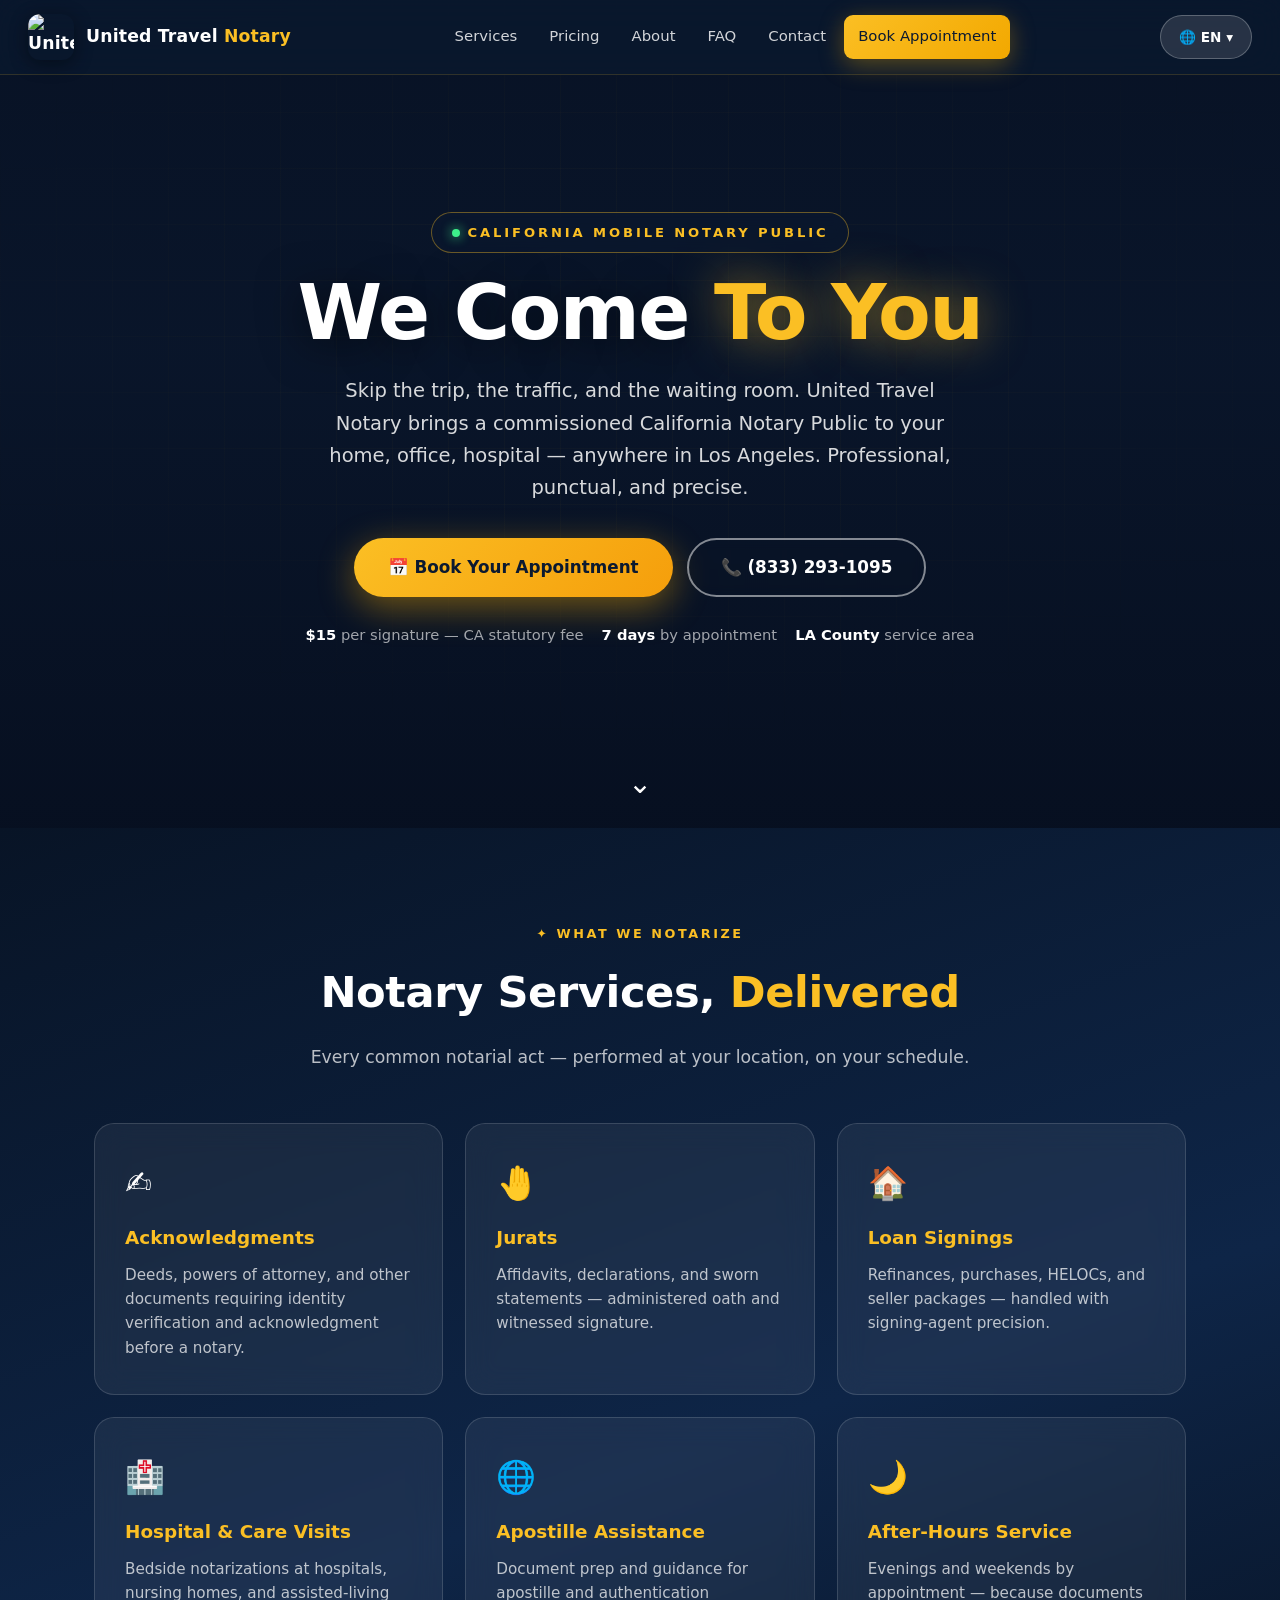
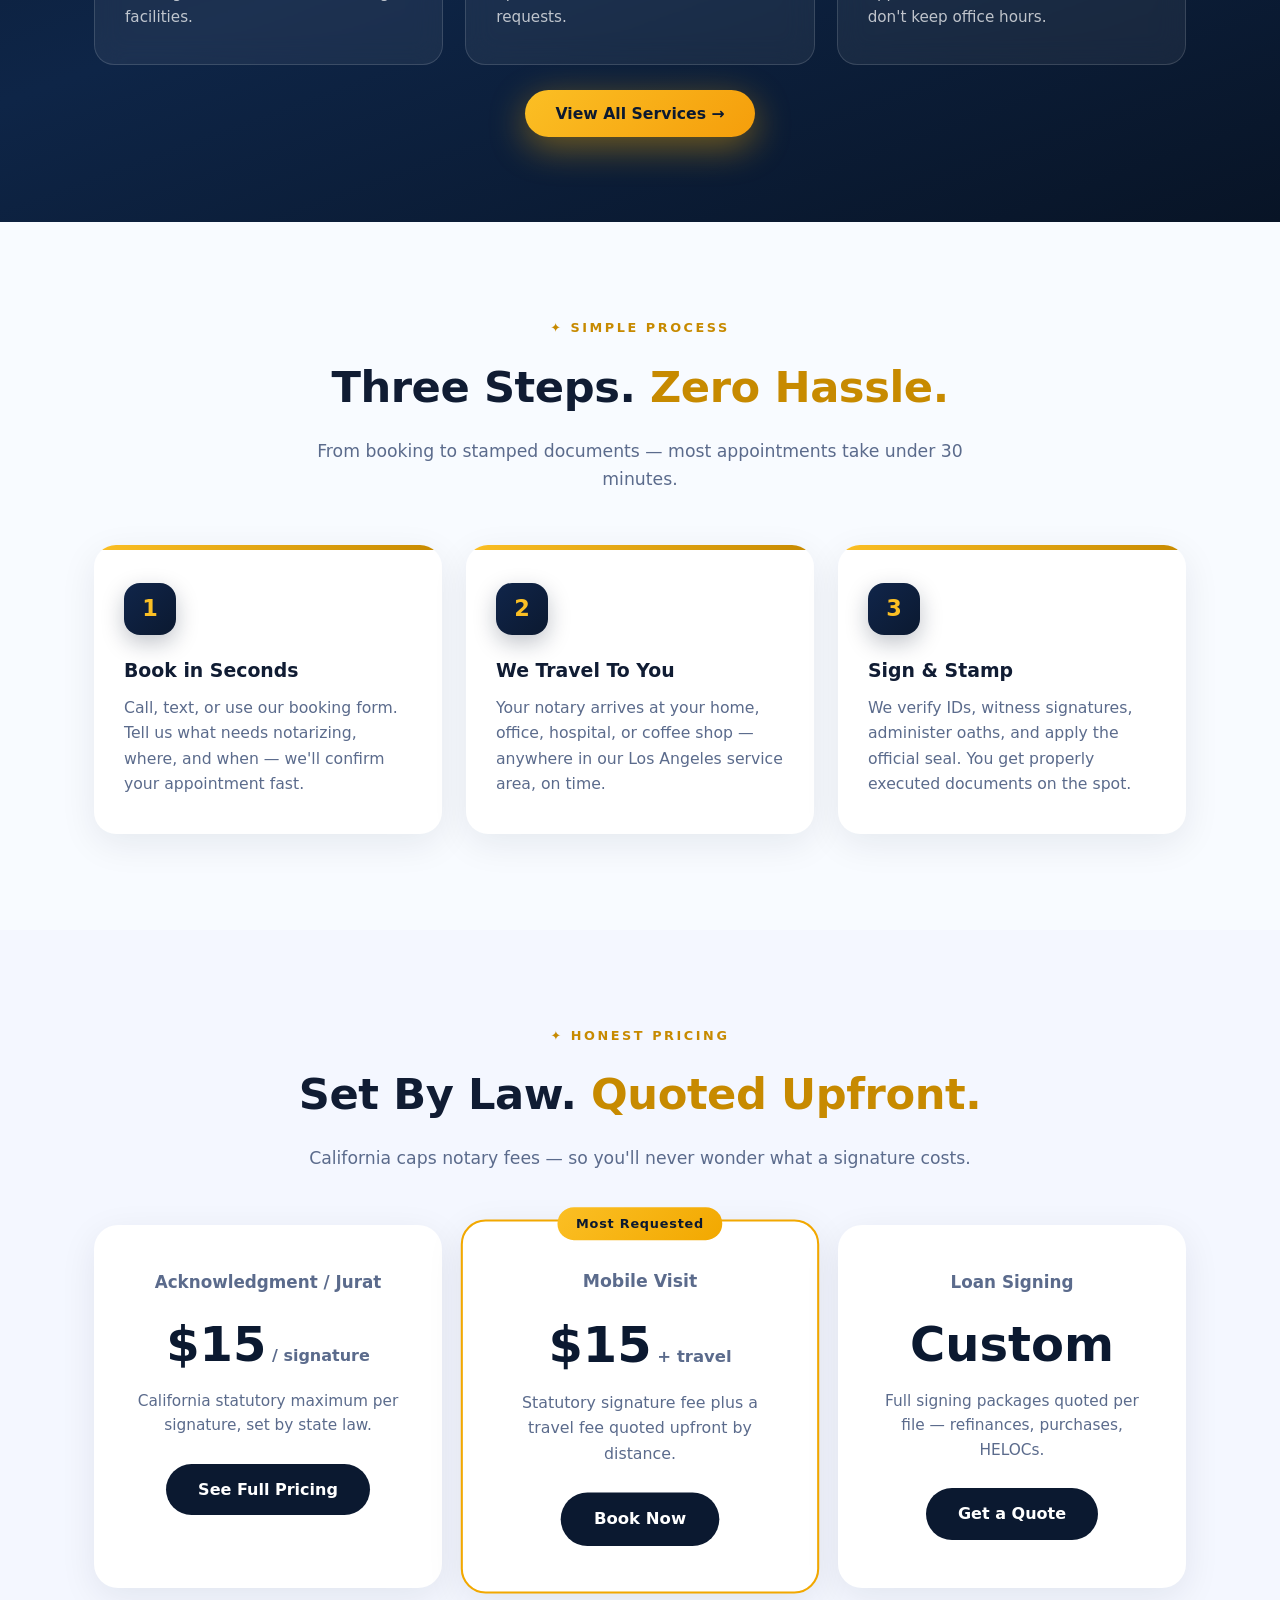
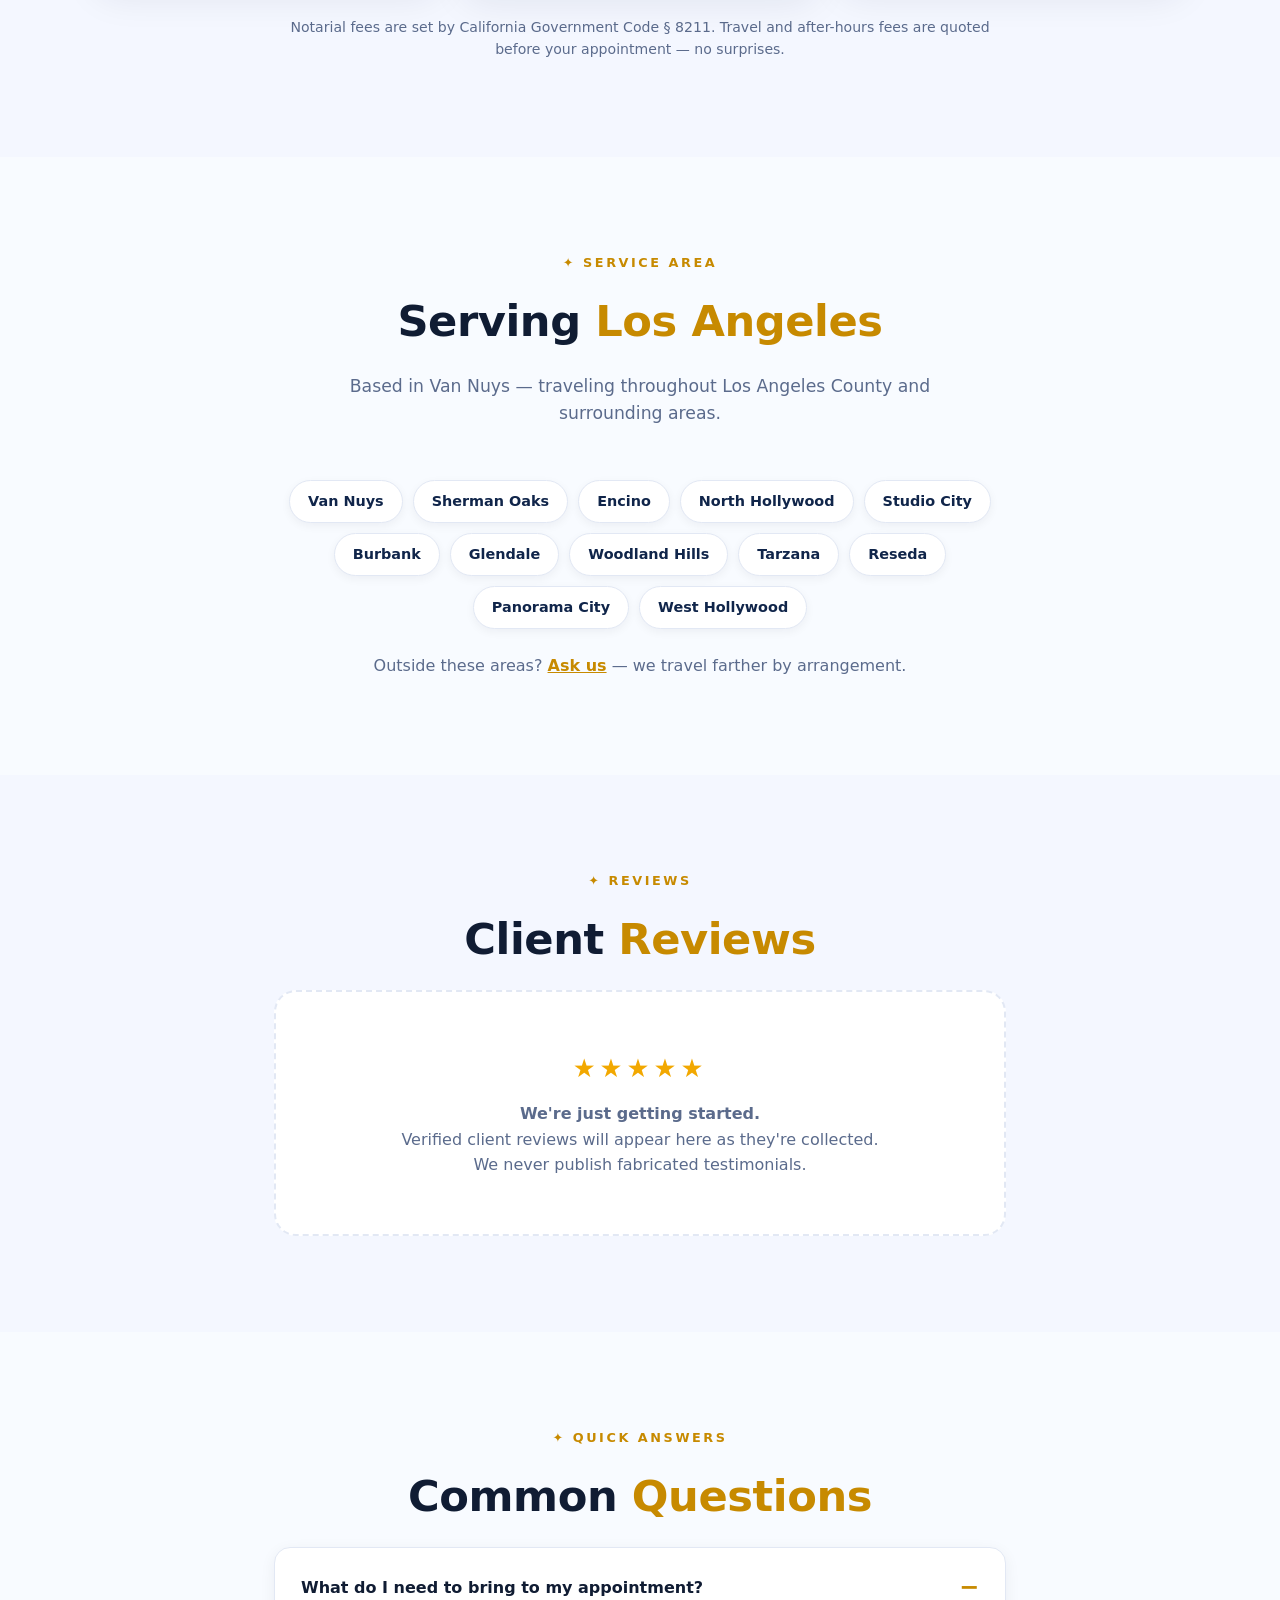
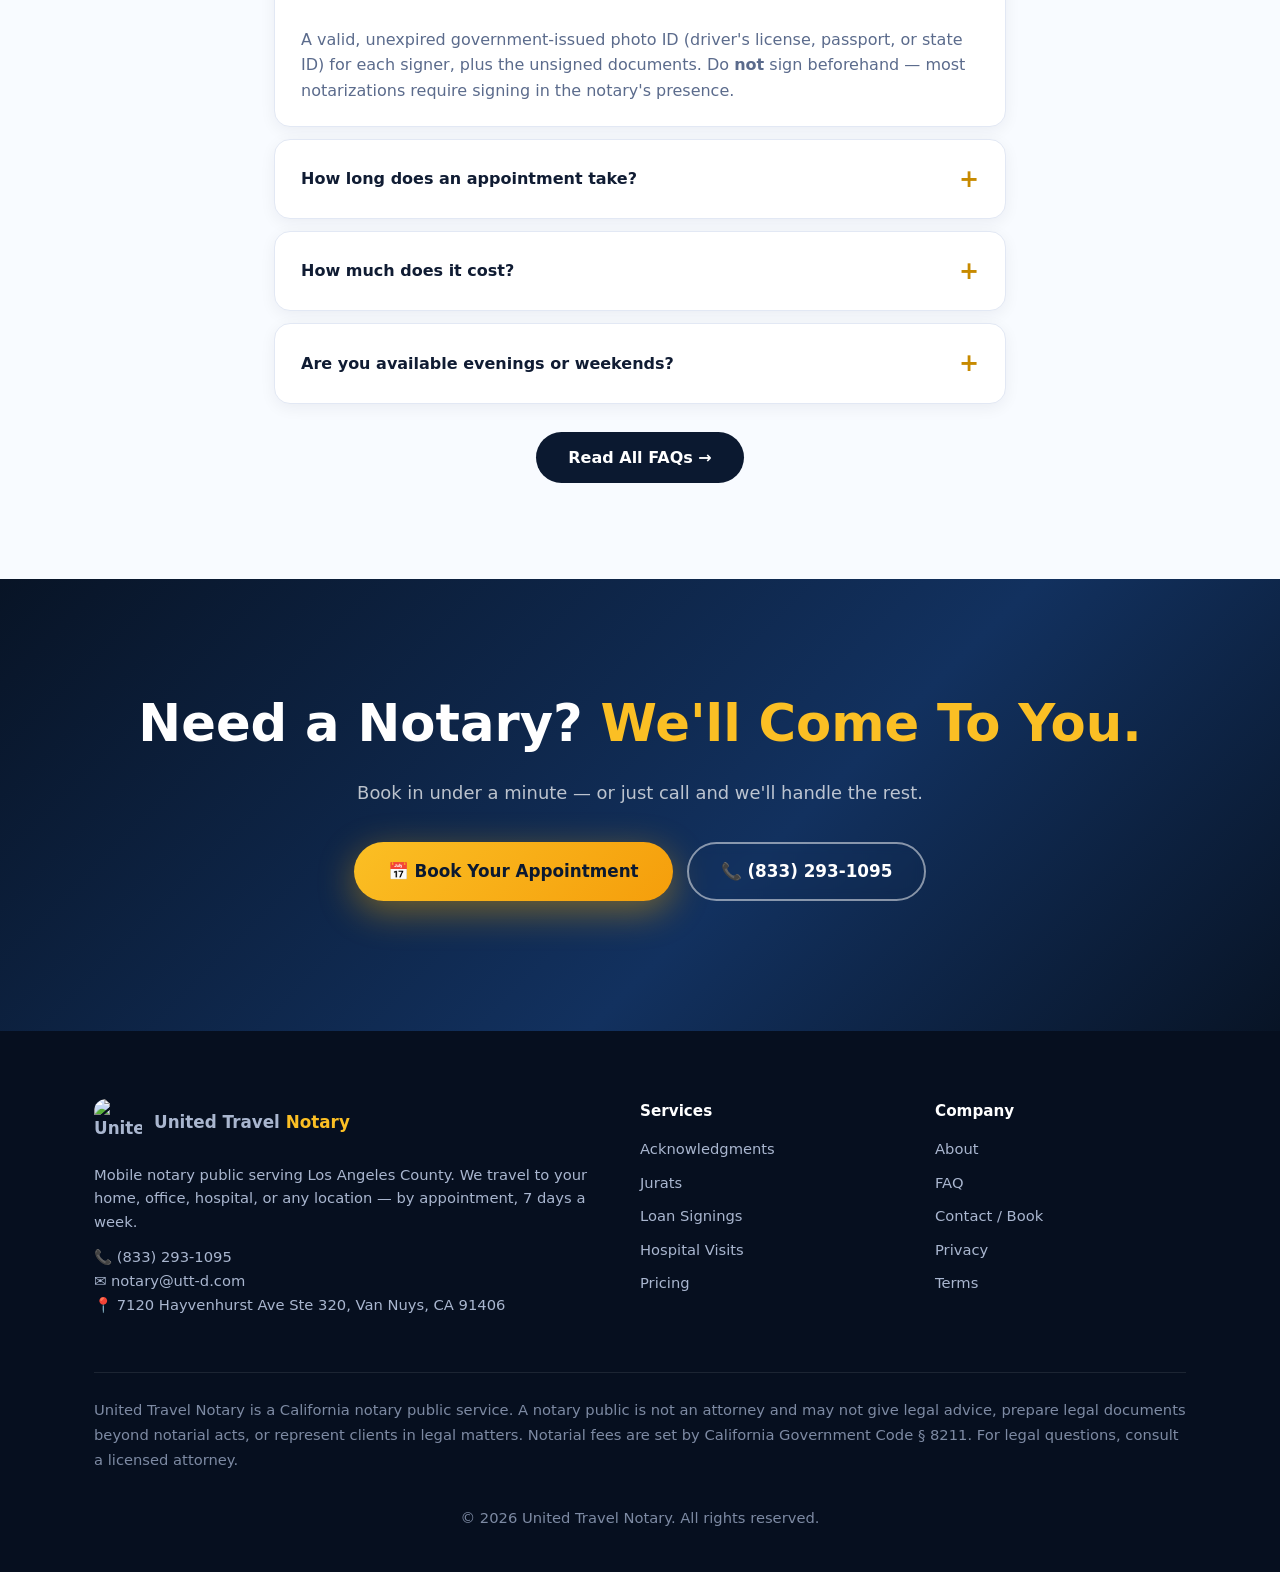
==== index.html @ 8c473d1f "Bulk site update (batch 1)" ====
<!DOCTYPE html>
<html lang="en">
<head>
<meta charset="UTF-8">
<meta name="viewport" content="width=device-width, initial-scale=1, viewport-fit=cover">
<meta name="theme-color" content="#0b1930">
<title>Mobile Notary Public — We Come To You | United Travel Notary</title>
<meta name="description" content="United Travel Notary is a California mobile notary public service. We travel to your home, office, hospital, or anywhere in Los Angeles. Acknowledgments, jurats, loan signings & more. Call (833) 293-1095.">
<meta name="robots" content="index,follow,max-image-preview:large">
<meta name="author" content="United Travel Notary">
<meta property="og:site_name" content="United Travel Notary">
<meta property="og:type" content="website">
<meta property="og:url" content="https://unitedtravelnotary.com/">
<meta property="og:title" content="Mobile Notary Public — We Come To You | United Travel Notary">
<meta property="og:description" content="California mobile notary public. We travel to you — home, office, hospital, anywhere in Los Angeles. Call (833) 293-1095.">
<meta property="og:image" content="https://unitedtravelnotary.com/assets/notary-hero.webp">
<meta name="twitter:card" content="summary_large_image">
<link rel="canonical" href="https://unitedtravelnotary.com/">
<link rel="icon" href="https://unitedtraffictickets.com/assets/logo-defense.webp">
<link rel="preload" as="image" href="/assets/notary-hero.webp" fetchpriority="high">
<link rel="preload" href="/style.css" as="style" onload="this.onload=null;this.rel='stylesheet'">
<noscript><link rel="stylesheet" href="/style.css"></noscript>
<script type="application/ld+json">
{
  "@context": "https://schema.org",
  "@type": "Notary",
  "name": "United Travel Notary",
  "url": "https://unitedtravelnotary.com/",
  "image": "https://unitedtravelnotary.com/assets/notary-hero.webp",
  "telephone": "+18332931095",
  "email": "notary@utt-d.com",
  "founder": { "@type": "Person", "name": "Sarkis Tulumdzhyan", "jobTitle": "Notary Public" },
  "address": {
    "@type": "PostalAddress",
    "streetAddress": "7120 Hayvenhurst Ave Ste 320",
    "addressLocality": "Van Nuys",
    "addressRegion": "CA",
    "postalCode": "91406",
    "addressCountry": "US"
  },
  "areaServed": "Los Angeles County, California",
  "priceRange": "$",
  "description": "Mobile notary public serving Los Angeles. We travel to your home, office, hospital, or any location for acknowledgments, jurats, loan signings, and more."
}
</script>
<style>
.lang-dropdown{position:relative;z-index:60}
.lang-btn{background:rgba(255,255,255,.12);border:1px solid rgba(255,255,255,.25);color:#fff;font-size:.85rem;font-weight:600;padding:12px 18px;min-height:44px;border-radius:999px;cursor:pointer;white-space:nowrap;font-family:inherit}
.lang-btn:hover{background:rgba(255,255,255,.22)}
.lang-menu{display:none;position:absolute;top:calc(100% + 8px);right:0;background:#0b1930;border:1px solid rgba(255,255,255,.15);border-radius:12px;min-width:170px;box-shadow:0 12px 40px rgba(0,0,0,.45);overflow:hidden;z-index:61}
.lang-menu.open{display:block}
.lang-menu a{display:block;color:#f0eaf8;text-decoration:none;padding:10px 18px;font-size:.9rem}
.lang-menu a:hover{background:rgba(255,255,255,.08);color:#fbbf24}
.lang-menu a[aria-current="true"]{color:#fbbf24;font-weight:700}
[dir="rtl"] .lang-menu{left:0;right:auto}
@media(max-width:760px){.lang-btn{padding:7px 12px;font-size:.8rem}.lang-menu{min-width:150px}}

/* Swoosh underline on nav links (bulk pass) */
.cine-links a{position:relative}
.cine-links a::after{content:"";position:absolute;left:0;bottom:-4px;height:2px;width:100%;background:linear-gradient(90deg,#f59e0b,transparent);transform:scaleX(0);transform-origin:left;transition:transform .3s ease}
.cine-links a:hover::after{transform:scaleX(1)}
@media(prefers-reduced-motion:reduce){.cine-links a::after{display:none}}
@media(max-width:900px){.cine-links a::after{display:none}}

@media(max-width:560px){
.cine-title{font-size:clamp(2.2rem,11vw,3rem)!important;line-height:1.08}
.cine-sub{font-size:1.05rem!important}
.cine-actions{flex-direction:column;align-items:stretch}
.cine-actions a{width:100%;text-align:center;box-sizing:border-box}
.cine-titles{padding:32px 20px}
}
</style>
</head>
<body>
<a class="skip" href="#main">Skip to content</a>

<header class="cine-hero">
  <div class="cine-bg" aria-hidden="true"></div>
  <div class="cine-overlay" aria-hidden="true"></div>
  <div class="cine-grid-bg" aria-hidden="true"></div>
  <nav class="cine-nav" aria-label="Main navigation">
    <a href="/" class="cine-brand">
      <img src="https://unitedtraffictickets.com/assets/logo-defense.webp" alt="United Travel Notary shield logo" width="46" height="46">
      <span>United Travel <em>Notary</em></span>
    </a>
    <button class="nav-toggle" aria-label="Open menu" aria-expanded="false"><span></span><span></span><span></span></button>
    <div class="cine-links">
      <a href="/services.html">Services</a>
      <a href="/pricing.html">Pricing</a>
      <a href="/about.html">About</a>
      <a href="/faq.html">FAQ</a>
      <a href="/contact.html">Contact</a>
      <a href="/contact.html" class="cine-cta nav-cta-desktop">Book Appointment</a>
    </div>
    <div class="lang-dropdown">
      <button class="lang-btn" aria-label="Select language" aria-haspopup="true" aria-expanded="false">🌐 EN ▾</button>
      <div class="lang-menu" role="menu">
        <a role="menuitem" href="/" aria-current="true">English</a>
        <a role="menuitem" href="#" data-gt="es">Español</a>
        <a role="menuitem" href="#" data-gt="zh-CN">中文</a>
        <a role="menuitem" href="#" data-gt="vi">Tiếng Việt</a>
        <a role="menuitem" href="#" data-gt="ko">한국어</a>
        <a role="menuitem" href="#" data-gt="tl">Tagalog</a>
        <a role="menuitem" href="#" data-gt="hy">Հայերեն</a>
        <a role="menuitem" href="#" data-gt="fa">فارسی</a>
        <a role="menuitem" href="#" data-gt="ar">العربية</a>
      </div>
    </div>
  </nav>
  <div class="cine-titles">
    <p class="cine-eyebrow"><span class="dot"></span> California Mobile Notary Public</p>
    <h1 class="cine-title">We Come <span class="gold">To You</span></h1>
    <p class="cine-sub">Skip the trip, the traffic, and the waiting room. United Travel Notary brings a commissioned California Notary Public to your home, office, hospital — anywhere in Los Angeles. Professional, punctual, and precise.</p>
    <div class="cine-actions">
      <a href="/contact.html" class="btn-cine-primary">📅 Book Your Appointment</a>
      <a href="tel:+18332931095" class="btn-cine-ghost">📞 (833) 293-1095</a>
    </div>
    <div class="cine-trust">
      <span><strong>$15</strong> per signature — CA statutory fee</span>
      <span><strong>7 days</strong> by appointment</span>
      <span><strong>LA County</strong> service area</span>
    </div>
  </div>
  <a href="#services" class="cine-scroll" aria-label="Scroll down">⌄</a>
</header>

<main id="main">
<!-- SERVICES -->
<section class="section dark" id="services">
  <div class="wrap">
    <p class="eyebrow">✦ What we notarize</p>
    <h2>Notary Services, <span class="gold">Delivered</span></h2>
    <p class="lede">Every common notarial act — performed at your location, on your schedule.</p>
    <div class="svc-grid">
      <div class="svc-card"><span class="svc-icon">✍️</span><h3>Acknowledgments</h3><p>Deeds, powers of attorney, and other documents requiring identity verification and acknowledgment before a notary.</p></div>
      <div class="svc-card"><span class="svc-icon">🤚</span><h3>Jurats</h3><p>Affidavits, declarations, and sworn statements — administered oath and witnessed signature.</p></div>
      <div class="svc-card"><span class="svc-icon">🏠</span><h3>Loan Signings</h3><p>Refinances, purchases, HELOCs, and seller packages — handled with signing-agent precision.</p></div>
      <div class="svc-card"><span class="svc-icon">🏥</span><h3>Hospital &amp; Care Visits</h3><p>Bedside notarizations at hospitals, nursing homes, and assisted-living facilities.</p></div>
      <div class="svc-card"><span class="svc-icon">🌐</span><h3>Apostille Assistance</h3><p>Document prep and guidance for apostille and authentication requests.</p></div>
      <div class="svc-card"><span class="svc-icon">🌙</span><h3>After-Hours Service</h3><p>Evenings and weekends by appointment — because documents don't keep office hours.</p></div>
    </div>
    <p style="text-align:center;margin-top:36px"><a href="/services.html" class="btn-cine-primary" style="font-size:.98rem;padding:14px 30px">View All Services →</a></p>
  </div>
</section>

<!-- HOW IT WORKS -->
<section class="section reveal" id="how">
  <div class="wrap">
    <p class="eyebrow">✦ Simple process</p>
    <h2>Three Steps. <span class="gold" style="color:var(--gold-d)">Zero Hassle.</span></h2>
    <p class="lede">From booking to stamped documents — most appointments take under 30 minutes.</p>
    <div class="steps">
      <div class="step"><div class="step-n">1</div><h3>Book in Seconds</h3><p>Call, text, or use our booking form. Tell us what needs notarizing, where, and when — we'll confirm your appointment fast.</p></div>
      <div class="step"><div class="step-n">2</div><h3>We Travel To You</h3><p>Your notary arrives at your home, office, hospital, or coffee shop — anywhere in our Los Angeles service area, on time.</p></div>
      <div class="step"><div class="step-n">3</div><h3>Sign &amp; Stamp</h3><p>We verify IDs, witness signatures, administer oaths, and apply the official seal. You get properly executed documents on the spot.</p></div>
    </div>
  </div>
</section>

<!-- PRICING TEASER -->
<section class="section alt" id="pricing">
  <div class="wrap">
    <p class="eyebrow">✦ Honest pricing</p>
    <h2>Set By Law. <span class="gold" style="color:var(--gold-d)">Quoted Upfront.</span></h2>
    <p class="lede">California caps notary fees — so you'll never wonder what a signature costs.</p>
    <div class="price-grid">
      <div class="price-card">
        <h3>Acknowledgment / Jurat</h3>
        <p class="price">$15<small> / signature</small></p>
        <p class="desc">California statutory maximum per signature, set by state law.</p>
        <a href="/pricing.html" class="btn-price">See Full Pricing</a>
      </div>
      <div class="price-card hot">
        <div class="hot-tag">Most Requested</div>
        <h3>Mobile Visit</h3>
        <p class="price">$15<small> + travel</small></p>
        <p class="desc">Statutory signature fee plus a travel fee quoted upfront by distance.</p>
        <a href="/contact.html" class="btn-price">Book Now</a>
      </div>
      <div class="price-card">
        <h3>Loan Signing</h3>
        <p class="price">Custom</p>
        <p class="desc">Full signing packages quoted per file — refinances, purchases, HELOCs.</p>
        <a href="/pricing.html" class="btn-price">Get a Quote</a>
      </div>
    </div>
    <p class="fine">Notarial fees are set by California Government Code § 8211. Travel and after-hours fees are quoted before your appointment — no surprises.</p>
  </div>
</section>

<!-- SERVICE AREA -->
<section class="section reveal" id="area">
  <div class="wrap narrow" style="text-align:center">
    <p class="eyebrow">✦ Service area</p>
    <h2>Serving <span class="gold" style="color:var(--gold-d)">Los Angeles</span></h2>
    <p class="lede">Based in Van Nuys — traveling throughout Los Angeles County and surrounding areas.</p>
    <div class="area-chips">
      <span>Van Nuys</span><span>Sherman Oaks</span><span>Encino</span><span>North Hollywood</span><span>Studio City</span><span>Burbank</span><span>Glendale</span><span>Woodland Hills</span><span>Tarzana</span><span>Reseda</span><span>Panorama City</span><span>West Hollywood</span>
    </div>
    <p style="margin-top:24px;color:var(--muted)">Outside these areas? <a href="/contact.html" style="color:var(--gold-d);font-weight:700">Ask us</a> — we travel farther by arrangement.</p>
  </div>
</section>

<!-- REVIEWS (placeholder — no fabricated reviews) -->
<section class="section alt" id="reviews">
  <div class="wrap narrow">
    <p class="eyebrow">✦ Reviews</p>
    <h2>Client <span class="gold" style="color:var(--gold-d)">Reviews</span></h2>
    <div class="reviews-empty">
      <div class="stars">★★★★★</div>
      <p><strong>We're just getting started.</strong><br>Verified client reviews will appear here as they're collected.<br>We never publish fabricated testimonials.</p>
    </div>
  </div>
</section>

<!-- FAQ TEASER -->
<section class="section reveal" id="faq">
  <div class="wrap narrow">
    <p class="eyebrow">✦ Quick answers</p>
    <h2>Common <span class="gold" style="color:var(--gold-d)">Questions</span></h2>
    <div class="faq">
      <details open><summary>What do I need to bring to my appointment?</summary><p>A valid, unexpired government-issued photo ID (driver's license, passport, or state ID) for each signer, plus the unsigned documents. Do <strong>not</strong> sign beforehand — most notarizations require signing in the notary's presence.</p></details>
      <details><summary>How long does an appointment take?</summary><p>Most appointments take 15–30 minutes depending on the number of documents and signers. Loan signings typically run 30–45 minutes.</p></details>
      <details><summary>How much does it cost?</summary><p>California law sets the maximum at $15 per signature for acknowledgments and jurats. A travel fee applies for mobile visits and is always quoted upfront before you book.</p></details>
      <details><summary>Are you available evenings or weekends?</summary><p>Yes — appointments are available 7 days a week, including evenings, by arrangement. After-hours visits may include a surcharge, quoted in advance.</p></details>
    </div>
    <p style="text-align:center;margin-top:28px"><a href="/faq.html" class="btn-price">Read All FAQs →</a></p>
  </div>
</section>

<!-- FINAL CTA -->
<section class="final">
  <div class="wrap">
    <h2>Need a Notary? <span class="gold">We'll Come To You.</span></h2>
    <p>Book in under a minute — or just call and we'll handle the rest.</p>
    <div class="cine-actions">
      <a href="/contact.html" class="btn-cine-primary">📅 Book Your Appointment</a>
      <a href="tel:+18332931095" class="btn-cine-ghost">📞 (833) 293-1095</a>
    </div>
  </div>
</section>
</main>

<footer class="footer">
  <div class="wrap footer-grid">
    <div>
      <a href="/" class="footer-brand">
        <img src="https://unitedtraffictickets.com/assets/logo-defense.webp" alt="United Travel Notary" width="48" height="48">
        <span>United Travel <em>Notary</em></span>
      </a>
      <p>Mobile notary public serving Los Angeles County. We travel to your home, office, hospital, or any location — by appointment, 7 days a week.</p>
      <p>📞 <a href="tel:+18332931095">(833) 293-1095</a><br>✉️ <a href="mailto:notary@utt-d.com">notary@utt-d.com</a><br>📍 7120 Hayvenhurst Ave Ste 320, Van Nuys, CA 91406</p>
    </div>
    <div class="footer-col">
      <strong>Services</strong>
      <a href="/services.html">Acknowledgments</a>
      <a href="/services.html">Jurats</a>
      <a href="/services.html">Loan Signings</a>
      <a href="/services.html">Hospital Visits</a>
      <a href="/pricing.html">Pricing</a>
    </div>
    <div class="footer-col">
      <strong>Company</strong>
      <a href="/about.html">About</a>
      <a href="/faq.html">FAQ</a>
      <a href="/contact.html">Contact / Book</a>
      <a href="/privacy.html">Privacy</a>
      <a href="/terms.html">Terms</a>
    </div>
  </div>
  <div class="wrap">
    <p class="footer-legal">United Travel Notary is a California notary public service. A notary public is not an attorney and may not give legal advice, prepare legal documents beyond notarial acts, or represent clients in legal matters. Notarial fees are set by California Government Code § 8211. For legal questions, consult a licensed attorney.</p>
    <p class="copy">© 2026 United Travel Notary. All rights reserved.</p>
  </div>
</footer>

<script>
// Mobile nav toggle
(function(){var t=document.querySelector('.nav-toggle'),l=document.querySelector('.cine-links');if(!t||!l)return;t.addEventListener('click',function(){var o=l.classList.toggle('open');t.setAttribute('aria-expanded',o)});})();
// Scroll reveal
(function(){var els=document.querySelectorAll('.section');els.forEach(function(e){e.classList.add('reveal')});if(!('IntersectionObserver' in window)){els.forEach(function(e){e.classList.add('visible')});return}var io=new IntersectionObserver(function(es){es.forEach(function(e){if(e.isIntersecting){e.target.classList.add('visible');io.unobserve(e.target)}})},{threshold:.1});els.forEach(function(e){io.observe(e)})})();
</script>
<script>
(function(){var b=document.querySelector('.lang-btn'),m=document.querySelector('.lang-menu');if(!b||!m)return;b.addEventListener('click',function(e){e.stopPropagation();var o=m.classList.toggle('open');b.setAttribute('aria-expanded',o?'true':'false')});document.addEventListener('click',function(){m.classList.remove('open');b.setAttribute('aria-expanded','false')});document.addEventListener('keydown',function(e){if(e.key==='Escape'){m.classList.remove('open');b.setAttribute('aria-expanded','false')}});m.querySelectorAll('a[data-gt]').forEach(function(a){a.addEventListener('click',function(e){e.preventDefault();var tl=a.getAttribute('data-gt');window.location.href='https://translate.google.com/translate?sl=en&tl='+tl+'&u='+encodeURIComponent(window.location.href)})})})();
</script>
</body>
</html>
---- style.css ----
/* United Travel Notary — worldclass futuristic theme */
:root{
  --navy:#0b1930; --navy2:#10254a; --navy3:#0e1f3d;
  --gold:#f2a800; --gold-l:#fbbf24; --gold-d:#c78a00;
  --white:#ffffff; --cloud:#f4f7ff; --ink:#101c33;
  --muted:#5b6b8c; --line:#e2e8f4;
  --max:1140px;
}
*{box-sizing:border-box;margin:0;padding:0}
html{scroll-behavior:smooth}
body{font-family:Inter,system-ui,-apple-system,'Segoe UI',Helvetica,Arial,sans-serif;color:var(--ink);background:#f8fbff;line-height:1.6;overflow-x:hidden}
img{max-width:100%;height:auto}
a{color:inherit}
.wrap{max-width:var(--max);margin:0 auto;padding:0 24px}
.wrap.narrow{max-width:780px}
.gold{color:var(--gold-l)}
.skip{position:fixed;left:16px;top:-90px;z-index:10000;background:#fff;color:var(--navy);font-weight:800;padding:12px 18px;border-radius:10px}
.skip:focus{top:16px}

/* ---------- NAV ---------- */
.cine-nav{position:sticky;top:0;z-index:50;display:flex;align-items:center;justify-content:space-between;gap:16px;padding:14px 28px;background:rgba(11,25,48,.72);backdrop-filter:blur(18px);-webkit-backdrop-filter:blur(18px);border-bottom:1px solid rgba(251,191,36,.16)}
.cine-brand{display:flex;align-items:center;gap:12px;color:#fff;text-decoration:none;font-weight:800;font-size:1.08rem;letter-spacing:.01em}
.cine-brand em{font-style:normal;color:var(--gold-l)}
.cine-brand img{width:46px;height:46px;border-radius:12px;object-fit:cover;box-shadow:0 4px 18px rgba(0,0,0,.4)}
.cine-links{display:flex;gap:4px;align-items:center}
.cine-links a{color:rgba(255,255,255,.82);text-decoration:none;font-size:.93rem;font-weight:500;padding:10px 14px;border-radius:9px}
.cine-links a:hover{color:var(--gold-l);background:rgba(255,255,255,.06)}
.cine-cta{background:linear-gradient(135deg,var(--gold-l),var(--gold));color:#0b1930!important;font-weight:800;padding:11px 22px;border-radius:999px;text-decoration:none;box-shadow:0 6px 24px rgba(242,168,0,.35);white-space:nowrap}
.cine-cta:hover{transform:translateY(-1px)}
.nav-toggle{display:none;background:none;border:1px solid rgba(255,255,255,.25);border-radius:10px;padding:10px 12px;cursor:pointer}
.nav-toggle span{display:block;width:22px;height:2px;background:#fff;margin:5px 0;border-radius:2px}

/* ---------- HERO ---------- */
.cine-hero{position:relative;min-height:92vh;min-height:92svh;display:flex;flex-direction:column;overflow:hidden;background:var(--navy)}
.cine-bg{position:absolute;inset:0;background:url(/assets/notary-hero.webp) center/cover no-repeat;animation:kenburns 26s ease-in-out infinite alternate}
@keyframes kenburns{from{transform:scale(1)}to{transform:scale(1.12)}}
.cine-overlay{position:absolute;inset:0;background:linear-gradient(180deg,rgba(6,14,30,.62) 0%,rgba(6,14,30,.34) 42%,rgba(6,14,30,.86) 100%)}
.cine-grid-bg{position:absolute;inset:0;pointer-events:none;opacity:.5;background-image:linear-gradient(rgba(251,191,36,.05) 1px,transparent 1px),linear-gradient(90deg,rgba(251,191,36,.05) 1px,transparent 1px);background-size:56px 56px;mask-image:radial-gradient(ellipse 80% 70% at 50% 40%,#000 30%,transparent 75%)}
.cine-titles{position:relative;z-index:2;flex:1;display:flex;flex-direction:column;justify-content:center;align-items:center;text-align:center;padding:72px 24px 48px;animation:fadeUp 1.1s ease-out}
@keyframes fadeUp{from{opacity:0;transform:translateY(28px)}to{opacity:1;transform:none}}
.cine-eyebrow{display:inline-flex;align-items:center;gap:8px;color:var(--gold-l);font-size:.82rem;font-weight:800;letter-spacing:.22em;text-transform:uppercase;margin-bottom:20px;padding:9px 20px;border:1px solid rgba(251,191,36,.4);border-radius:999px;background:rgba(11,25,48,.5);backdrop-filter:blur(8px)}
.cine-eyebrow .dot{width:8px;height:8px;border-radius:50%;background:#3df08a;box-shadow:0 0 12px #3df08a;animation:blink 2s infinite}
@keyframes blink{50%{opacity:.4}}
.cine-title{color:#fff;font-size:clamp(2.6rem,7vw,4.8rem);font-weight:900;line-height:1.04;letter-spacing:-.02em;margin-bottom:22px;text-shadow:0 6px 44px rgba(0,0,0,.6)}
.cine-title .gold{text-shadow:0 0 46px rgba(251,191,36,.55)}
.cine-sub{color:rgba(255,255,255,.84);font-size:clamp(1rem,2.2vw,1.22rem);max-width:660px;margin-bottom:34px;line-height:1.65}
.cine-actions{display:flex;gap:14px;flex-wrap:wrap;justify-content:center;margin-bottom:26px}
.btn-cine-primary{background:linear-gradient(135deg,var(--gold-l),#f59e0b);color:#0b1930;font-weight:800;font-size:1.05rem;padding:16px 34px;border-radius:999px;text-decoration:none;box-shadow:0 10px 36px rgba(242,168,0,.45);transition:transform .2s}
.btn-cine-primary:hover{transform:translateY(-2px)}
.btn-cine-ghost{border:2px solid rgba(255,255,255,.5);color:#fff;font-weight:700;font-size:1.05rem;padding:14px 32px;border-radius:999px;text-decoration:none;backdrop-filter:blur(6px)}
.btn-cine-ghost:hover{background:rgba(255,255,255,.12)}
.cine-trust{color:rgba(255,255,255,.62);font-size:.92rem;display:flex;gap:18px;flex-wrap:wrap;justify-content:center}
.cine-trust strong{color:#fff}
.cine-scroll{position:relative;z-index:2;text-align:center;color:#fff;font-size:1.8rem;text-decoration:none;padding-bottom:22px;animation:bounce 2.2s infinite}
@keyframes bounce{0%,100%{transform:translateY(0)}50%{transform:translateY(8px)}}

/* ---------- SECTIONS ---------- */
.section{padding:96px 0}
.section.alt{background:var(--cloud)}
.section.dark{background:linear-gradient(160deg,#081426 0%,#0e2547 60%,#081426 100%);color:#fff;position:relative;overflow:hidden}
.eyebrow{color:var(--gold-d);font-weight:800;letter-spacing:.2em;text-transform:uppercase;font-size:.8rem;margin-bottom:14px;text-align:center}
.section.dark .eyebrow{color:var(--gold-l)}
.section h2{font-size:clamp(1.9rem,4vw,2.7rem);font-weight:800;margin-bottom:16px;text-align:center;letter-spacing:-.01em}
.section.dark h2{color:#fff}
.section .lede{text-align:center;color:var(--muted);max-width:680px;margin:0 auto 52px;font-size:1.08rem}
.section.dark .lede{color:rgba(255,255,255,.72)}

/* steps */
.steps{display:grid;grid-template-columns:repeat(auto-fit,minmax(250px,1fr));gap:24px}
.step{background:#fff;border-radius:22px;padding:38px 30px;box-shadow:0 10px 36px rgba(11,25,48,.08);position:relative;overflow:hidden;transition:transform .25s,box-shadow .25s}
.step::before{content:"";position:absolute;top:0;left:0;right:0;height:5px;background:linear-gradient(90deg,var(--gold-l),var(--gold-d))}
.step:hover{transform:translateY(-5px);box-shadow:0 18px 54px rgba(242,168,0,.16)}
.step-n{width:52px;height:52px;border-radius:16px;background:linear-gradient(135deg,var(--navy2),var(--navy));color:var(--gold-l);font-weight:900;font-size:1.4rem;display:flex;align-items:center;justify-content:center;margin-bottom:20px;box-shadow:0 8px 22px rgba(11,25,48,.25)}
.step h3{margin-bottom:10px;font-size:1.18rem}
.step p{color:var(--muted);font-size:.98rem}

/* services grid */
.svc-grid{display:grid;grid-template-columns:repeat(auto-fit,minmax(300px,1fr));gap:22px}
.svc-card{background:rgba(255,255,255,.06);border:1px solid rgba(255,255,255,.14);border-radius:20px;padding:34px 30px;backdrop-filter:blur(14px);-webkit-backdrop-filter:blur(14px);transition:transform .25s,border-color .25s;color:#fff}
.svc-card:hover{transform:translateY(-5px);border-color:rgba(251,191,36,.5)}
.svc-icon{font-size:2rem;margin-bottom:14px;display:block}
.svc-card h3{font-size:1.15rem;margin-bottom:10px;color:var(--gold-l)}
.svc-card p{color:rgba(255,255,255,.72);font-size:.95rem}

/* pricing */
.price-grid{display:grid;grid-template-columns:repeat(auto-fit,minmax(280px,1fr));gap:24px;margin-bottom:28px}
.price-card{background:#fff;border-radius:24px;padding:44px 36px;text-align:center;box-shadow:0 10px 36px rgba(11,25,48,.08);position:relative}
.price-card.hot{border:2px solid var(--gold);transform:scale(1.03)}
.hot-tag{position:absolute;top:-14px;left:50%;transform:translateX(-50%);background:linear-gradient(135deg,var(--gold-l),var(--gold));color:#0b1930;font-weight:800;font-size:.78rem;letter-spacing:.06em;padding:6px 18px;border-radius:999px;white-space:nowrap}
.price-card h3{font-size:1.05rem;color:var(--muted);margin-bottom:10px;font-weight:700}
.price{font-size:3rem;font-weight:900;color:var(--navy);margin-bottom:6px}
.price small{font-size:1rem;font-weight:600;color:var(--muted)}
.price-card p.desc{color:var(--muted);margin-bottom:26px;font-size:.96rem}
.btn-price{display:inline-block;background:var(--navy);color:#fff;font-weight:700;padding:13px 32px;border-radius:999px;text-decoration:none}
.btn-price:hover{background:var(--navy2)}
.fine{text-align:center;color:var(--muted);font-size:.88rem;max-width:720px;margin:0 auto}
.fee-table{width:100%;border-collapse:collapse;background:#fff;border-radius:18px;overflow:hidden;box-shadow:0 10px 36px rgba(11,25,48,.08);margin-bottom:28px}
.fee-table th{background:var(--navy);color:#fff;text-align:left;padding:16px 22px;font-size:.9rem;letter-spacing:.04em}
.fee-table td{padding:16px 22px;border-top:1px solid var(--line);font-size:.96rem}
.fee-table tr td:first-child{font-weight:700}
.fee-table .amt{color:var(--gold-d);font-weight:800;white-space:nowrap}

/* area chips */
.area-chips{display:flex;flex-wrap:wrap;gap:10px;justify-content:center;margin-top:8px}
.area-chips span{background:#fff;border:1px solid var(--line);padding:9px 18px;border-radius:999px;font-size:.9rem;font-weight:600;color:var(--navy2);box-shadow:0 3px 10px rgba(11,25,48,.05)}

/* faq */
.faq details{background:#fff;border-radius:16px;margin-bottom:12px;box-shadow:0 4px 16px rgba(11,25,48,.06);border:1px solid var(--line)}
.faq summary{padding:20px 26px;font-weight:700;cursor:pointer;list-style:none;display:flex;justify-content:space-between;align-items:center;gap:12px}
.faq summary::-webkit-details-marker{display:none}
.faq summary::after{content:"+";color:var(--gold-d);font-size:1.5rem;font-weight:800;flex-shrink:0}
.faq details[open] summary::after{content:"−"}
.faq details p{padding:0 26px 22px;color:var(--muted)}

/* reviews placeholder */
.reviews-empty{background:#fff;border:2px dashed var(--line);border-radius:22px;padding:56px 32px;text-align:center;color:var(--muted)}
.reviews-empty .stars{font-size:1.6rem;color:var(--gold);letter-spacing:4px;margin-bottom:12px}

/* final cta */
.final{background:linear-gradient(135deg,#081426,#12315f 60%,#081426);color:#fff;text-align:center;padding:104px 0;position:relative;overflow:hidden}
.final h2{font-size:clamp(2rem,5vw,3.2rem);font-weight:900;margin-bottom:14px}
.final p{color:rgba(255,255,255,.72);font-size:1.12rem;margin-bottom:34px}

/* footer */
.footer{background:#060f1f;color:#a9b6cf;padding:68px 0 30px}
.footer-grid{display:grid;grid-template-columns:2fr 1fr 1fr;gap:44px;margin-bottom:44px}
.footer-brand{display:flex;align-items:center;gap:12px;color:#fff;font-weight:800;font-size:1.05rem;margin-bottom:16px;text-decoration:none}
.footer-brand img{width:48px;height:48px;border-radius:12px}
.footer-brand em{font-style:normal;color:var(--gold-l)}
.footer p{font-size:.92rem;margin-bottom:12px}
.footer a{color:#a9b6cf;text-decoration:none}
.footer a:hover{color:var(--gold-l)}
.footer strong{display:block;color:#fff;margin-bottom:14px;font-size:.95rem}
.footer-col a{display:block;margin-bottom:10px;font-size:.92rem}
.footer-legal{border-top:1px solid rgba(255,255,255,.09);padding-top:24px;font-size:.82rem;color:#7d8aa3;line-height:1.7}
.footer-legal a{color:#a9b6cf;text-decoration:underline}
.copy{text-align:center;padding-top:22px;font-size:.85rem;color:#7d8aa3}

/* forms */
.book-form{background:#fff;border-radius:24px;padding:44px 40px;box-shadow:0 14px 48px rgba(11,25,48,.1);max-width:720px;margin:0 auto}
.form-row{display:grid;grid-template-columns:1fr 1fr;gap:18px}
.form-group{margin-bottom:18px}
.form-group label{display:block;font-weight:700;font-size:.88rem;margin-bottom:7px;color:var(--navy)}
.form-group input,.form-group select,.form-group textarea{width:100%;padding:13px 16px;border:1.5px solid var(--line);border-radius:12px;font-size:1rem;font-family:inherit;background:#fbfcff;color:var(--ink)}
.form-group input:focus,.form-group select:focus,.form-group textarea:focus{outline:none;border-color:var(--gold);box-shadow:0 0 0 3px rgba(242,168,0,.18)}
.form-group textarea{min-height:110px;resize:vertical}
.btn-submit{width:100%;background:linear-gradient(135deg,var(--gold-l),var(--gold));color:#0b1930;font-weight:800;font-size:1.08rem;padding:16px;border:none;border-radius:14px;cursor:pointer;box-shadow:0 10px 30px rgba(242,168,0,.35)}
.btn-submit:hover{transform:translateY(-1px)}
.contact-cards{display:grid;grid-template-columns:repeat(auto-fit,minmax(260px,1fr));gap:20px;margin-bottom:48px}
.contact-card{background:var(--navy);color:#fff;border-radius:20px;padding:32px 28px;text-align:center}
.contact-card .ci{font-size:2rem;margin-bottom:10px;display:block}
.contact-card h3{color:var(--gold-l);margin-bottom:8px}
.contact-card a{color:#fff;font-weight:700;text-decoration:none;font-size:1.1rem}
.contact-card p{color:rgba(255,255,255,.65);font-size:.9rem}

/* prose pages */
.prose{background:#fff;border-radius:22px;padding:48px;box-shadow:0 10px 36px rgba(11,25,48,.07)}
.prose h2{font-size:1.5rem;margin:34px 0 12px;text-align:left}
.prose h2:first-child{margin-top:0}
.prose p,.prose li{color:var(--muted);margin-bottom:12px}
.prose ul{padding-left:22px}
.page-hero{background:linear-gradient(150deg,#081426,#12315f);color:#fff;padding:72px 0;text-align:center}
.page-hero h1{font-size:clamp(2rem,5vw,3rem);font-weight:900;margin-bottom:12px}
.page-hero h1 .gold{text-shadow:0 0 34px rgba(251,191,36,.5)}
.page-hero p{color:rgba(255,255,255,.72);max-width:620px;margin:0 auto}

/* reveal */
.reveal{opacity:0;transform:translateY(34px);transition:opacity .7s ease,transform .7s ease}
.reveal.visible{opacity:1;transform:none}
@media(prefers-reduced-motion:reduce){.reveal{opacity:1;transform:none}.cine-bg{animation:none}}

@media(max-width:900px){
  .cine-links{display:none;position:absolute;top:100%;left:0;right:0;background:rgba(8,20,38,.97);flex-direction:column;align-items:stretch;padding:12px 20px 20px;gap:2px}
  .cine-links.open{display:flex}
  .nav-toggle{display:block}
  .cine-nav{padding:12px 18px}
  .nav-cta-desktop{display:none}
  .footer-grid{grid-template-columns:1fr}
  .form-row{grid-template-columns:1fr}
  .section{padding:68px 0}
  .prose{padding:32px 22px}
  .book-form{padding:32px 22px}
}
---- style.css ----
/* United Travel Notary — worldclass futuristic theme */
:root{
  --navy:#0b1930; --navy2:#10254a; --navy3:#0e1f3d;
  --gold:#f2a800; --gold-l:#fbbf24; --gold-d:#c78a00;
  --white:#ffffff; --cloud:#f4f7ff; --ink:#101c33;
  --muted:#5b6b8c; --line:#e2e8f4;
  --max:1140px;
}
*{box-sizing:border-box;margin:0;padding:0}
html{scroll-behavior:smooth}
body{font-family:Inter,system-ui,-apple-system,'Segoe UI',Helvetica,Arial,sans-serif;color:var(--ink);background:#f8fbff;line-height:1.6;overflow-x:hidden}
img{max-width:100%;height:auto}
a{color:inherit}
.wrap{max-width:var(--max);margin:0 auto;padding:0 24px}
.wrap.narrow{max-width:780px}
.gold{color:var(--gold-l)}
.skip{position:fixed;left:16px;top:-90px;z-index:10000;background:#fff;color:var(--navy);font-weight:800;padding:12px 18px;border-radius:10px}
.skip:focus{top:16px}

/* ---------- NAV ---------- */
.cine-nav{position:sticky;top:0;z-index:50;display:flex;align-items:center;justify-content:space-between;gap:16px;padding:14px 28px;background:rgba(11,25,48,.72);backdrop-filter:blur(18px);-webkit-backdrop-filter:blur(18px);border-bottom:1px solid rgba(251,191,36,.16)}
.cine-brand{display:flex;align-items:center;gap:12px;color:#fff;text-decoration:none;font-weight:800;font-size:1.08rem;letter-spacing:.01em}
.cine-brand em{font-style:normal;color:var(--gold-l)}
.cine-brand img{width:46px;height:46px;border-radius:12px;object-fit:cover;box-shadow:0 4px 18px rgba(0,0,0,.4)}
.cine-links{display:flex;gap:4px;align-items:center}
.cine-links a{color:rgba(255,255,255,.82);text-decoration:none;font-size:.93rem;font-weight:500;padding:10px 14px;border-radius:9px}
.cine-links a:hover{color:var(--gold-l);background:rgba(255,255,255,.06)}
.cine-cta{background:linear-gradient(135deg,var(--gold-l),var(--gold));color:#0b1930!important;font-weight:800;padding:11px 22px;border-radius:999px;text-decoration:none;box-shadow:0 6px 24px rgba(242,168,0,.35);white-space:nowrap}
.cine-cta:hover{transform:translateY(-1px)}
.nav-toggle{display:none;background:none;border:1px solid rgba(255,255,255,.25);border-radius:10px;padding:10px 12px;cursor:pointer}
.nav-toggle span{display:block;width:22px;height:2px;background:#fff;margin:5px 0;border-radius:2px}

/* ---------- HERO ---------- */
.cine-hero{position:relative;min-height:92vh;min-height:92svh;display:flex;flex-direction:column;overflow:hidden;background:var(--navy)}
.cine-bg{position:absolute;inset:0;background:url(/assets/notary-hero.webp) center/cover no-repeat;animation:kenburns 26s ease-in-out infinite alternate}
@keyframes kenburns{from{transform:scale(1)}to{transform:scale(1.12)}}
.cine-overlay{position:absolute;inset:0;background:linear-gradient(180deg,rgba(6,14,30,.62) 0%,rgba(6,14,30,.34) 42%,rgba(6,14,30,.86) 100%)}
.cine-grid-bg{position:absolute;inset:0;pointer-events:none;opacity:.5;background-image:linear-gradient(rgba(251,191,36,.05) 1px,transparent 1px),linear-gradient(90deg,rgba(251,191,36,.05) 1px,transparent 1px);background-size:56px 56px;mask-image:radial-gradient(ellipse 80% 70% at 50% 40%,#000 30%,transparent 75%)}
.cine-titles{position:relative;z-index:2;flex:1;display:flex;flex-direction:column;justify-content:center;align-items:center;text-align:center;padding:72px 24px 48px;animation:fadeUp 1.1s ease-out}
@keyframes fadeUp{from{opacity:0;transform:translateY(28px)}to{opacity:1;transform:none}}
.cine-eyebrow{display:inline-flex;align-items:center;gap:8px;color:var(--gold-l);font-size:.82rem;font-weight:800;letter-spacing:.22em;text-transform:uppercase;margin-bottom:20px;padding:9px 20px;border:1px solid rgba(251,191,36,.4);border-radius:999px;background:rgba(11,25,48,.5);backdrop-filter:blur(8px)}
.cine-eyebrow .dot{width:8px;height:8px;border-radius:50%;background:#3df08a;box-shadow:0 0 12px #3df08a;animation:blink 2s infinite}
@keyframes blink{50%{opacity:.4}}
.cine-title{color:#fff;font-size:clamp(2.6rem,7vw,4.8rem);font-weight:900;line-height:1.04;letter-spacing:-.02em;margin-bottom:22px;text-shadow:0 6px 44px rgba(0,0,0,.6)}
.cine-title .gold{text-shadow:0 0 46px rgba(251,191,36,.55)}
.cine-sub{color:rgba(255,255,255,.84);font-size:clamp(1rem,2.2vw,1.22rem);max-width:660px;margin-bottom:34px;line-height:1.65}
.cine-actions{display:flex;gap:14px;flex-wrap:wrap;justify-content:center;margin-bottom:26px}
.btn-cine-primary{background:linear-gradient(135deg,var(--gold-l),#f59e0b);color:#0b1930;font-weight:800;font-size:1.05rem;padding:16px 34px;border-radius:999px;text-decoration:none;box-shadow:0 10px 36px rgba(242,168,0,.45);transition:transform .2s}
.btn-cine-primary:hover{transform:translateY(-2px)}
.btn-cine-ghost{border:2px solid rgba(255,255,255,.5);color:#fff;font-weight:700;font-size:1.05rem;padding:14px 32px;border-radius:999px;text-decoration:none;backdrop-filter:blur(6px)}
.btn-cine-ghost:hover{background:rgba(255,255,255,.12)}
.cine-trust{color:rgba(255,255,255,.62);font-size:.92rem;display:flex;gap:18px;flex-wrap:wrap;justify-content:center}
.cine-trust strong{color:#fff}
.cine-scroll{position:relative;z-index:2;text-align:center;color:#fff;font-size:1.8rem;text-decoration:none;padding-bottom:22px;animation:bounce 2.2s infinite}
@keyframes bounce{0%,100%{transform:translateY(0)}50%{transform:translateY(8px)}}

/* ---------- SECTIONS ---------- */
.section{padding:96px 0}
.section.alt{background:var(--cloud)}
.section.dark{background:linear-gradient(160deg,#081426 0%,#0e2547 60%,#081426 100%);color:#fff;position:relative;overflow:hidden}
.eyebrow{color:var(--gold-d);font-weight:800;letter-spacing:.2em;text-transform:uppercase;font-size:.8rem;margin-bottom:14px;text-align:center}
.section.dark .eyebrow{color:var(--gold-l)}
.section h2{font-size:clamp(1.9rem,4vw,2.7rem);font-weight:800;margin-bottom:16px;text-align:center;letter-spacing:-.01em}
.section.dark h2{color:#fff}
.section .lede{text-align:center;color:var(--muted);max-width:680px;margin:0 auto 52px;font-size:1.08rem}
.section.dark .lede{color:rgba(255,255,255,.72)}

/* steps */
.steps{display:grid;grid-template-columns:repeat(auto-fit,minmax(250px,1fr));gap:24px}
.step{background:#fff;border-radius:22px;padding:38px 30px;box-shadow:0 10px 36px rgba(11,25,48,.08);position:relative;overflow:hidden;transition:transform .25s,box-shadow .25s}
.step::before{content:"";position:absolute;top:0;left:0;right:0;height:5px;background:linear-gradient(90deg,var(--gold-l),var(--gold-d))}
.step:hover{transform:translateY(-5px);box-shadow:0 18px 54px rgba(242,168,0,.16)}
.step-n{width:52px;height:52px;border-radius:16px;background:linear-gradient(135deg,var(--navy2),var(--navy));color:var(--gold-l);font-weight:900;font-size:1.4rem;display:flex;align-items:center;justify-content:center;margin-bottom:20px;box-shadow:0 8px 22px rgba(11,25,48,.25)}
.step h3{margin-bottom:10px;font-size:1.18rem}
.step p{color:var(--muted);font-size:.98rem}

/* services grid */
.svc-grid{display:grid;grid-template-columns:repeat(auto-fit,minmax(300px,1fr));gap:22px}
.svc-card{background:rgba(255,255,255,.06);border:1px solid rgba(255,255,255,.14);border-radius:20px;padding:34px 30px;backdrop-filter:blur(14px);-webkit-backdrop-filter:blur(14px);transition:transform .25s,border-color .25s;color:#fff}
.svc-card:hover{transform:translateY(-5px);border-color:rgba(251,191,36,.5)}
.svc-icon{font-size:2rem;margin-bottom:14px;display:block}
.svc-card h3{font-size:1.15rem;margin-bottom:10px;color:var(--gold-l)}
.svc-card p{color:rgba(255,255,255,.72);font-size:.95rem}

/* pricing */
.price-grid{display:grid;grid-template-columns:repeat(auto-fit,minmax(280px,1fr));gap:24px;margin-bottom:28px}
.price-card{background:#fff;border-radius:24px;padding:44px 36px;text-align:center;box-shadow:0 10px 36px rgba(11,25,48,.08);position:relative}
.price-card.hot{border:2px solid var(--gold);transform:scale(1.03)}
.hot-tag{position:absolute;top:-14px;left:50%;transform:translateX(-50%);background:linear-gradient(135deg,var(--gold-l),var(--gold));color:#0b1930;font-weight:800;font-size:.78rem;letter-spacing:.06em;padding:6px 18px;border-radius:999px;white-space:nowrap}
.price-card h3{font-size:1.05rem;color:var(--muted);margin-bottom:10px;font-weight:700}
.price{font-size:3rem;font-weight:900;color:var(--navy);margin-bottom:6px}
.price small{font-size:1rem;font-weight:600;color:var(--muted)}
.price-card p.desc{color:var(--muted);margin-bottom:26px;font-size:.96rem}
.btn-price{display:inline-block;background:var(--navy);color:#fff;font-weight:700;padding:13px 32px;border-radius:999px;text-decoration:none}
.btn-price:hover{background:var(--navy2)}
.fine{text-align:center;color:var(--muted);font-size:.88rem;max-width:720px;margin:0 auto}
.fee-table{width:100%;border-collapse:collapse;background:#fff;border-radius:18px;overflow:hidden;box-shadow:0 10px 36px rgba(11,25,48,.08);margin-bottom:28px}
.fee-table th{background:var(--navy);color:#fff;text-align:left;padding:16px 22px;font-size:.9rem;letter-spacing:.04em}
.fee-table td{padding:16px 22px;border-top:1px solid var(--line);font-size:.96rem}
.fee-table tr td:first-child{font-weight:700}
.fee-table .amt{color:var(--gold-d);font-weight:800;white-space:nowrap}

/* area chips */
.area-chips{display:flex;flex-wrap:wrap;gap:10px;justify-content:center;margin-top:8px}
.area-chips span{background:#fff;border:1px solid var(--line);padding:9px 18px;border-radius:999px;font-size:.9rem;font-weight:600;color:var(--navy2);box-shadow:0 3px 10px rgba(11,25,48,.05)}

/* faq */
.faq details{background:#fff;border-radius:16px;margin-bottom:12px;box-shadow:0 4px 16px rgba(11,25,48,.06);border:1px solid var(--line)}
.faq summary{padding:20px 26px;font-weight:700;cursor:pointer;list-style:none;display:flex;justify-content:space-between;align-items:center;gap:12px}
.faq summary::-webkit-details-marker{display:none}
.faq summary::after{content:"+";color:var(--gold-d);font-size:1.5rem;font-weight:800;flex-shrink:0}
.faq details[open] summary::after{content:"−"}
.faq details p{padding:0 26px 22px;color:var(--muted)}

/* reviews placeholder */
.reviews-empty{background:#fff;border:2px dashed var(--line);border-radius:22px;padding:56px 32px;text-align:center;color:var(--muted)}
.reviews-empty .stars{font-size:1.6rem;color:var(--gold);letter-spacing:4px;margin-bottom:12px}

/* final cta */
.final{background:linear-gradient(135deg,#081426,#12315f 60%,#081426);color:#fff;text-align:center;padding:104px 0;position:relative;overflow:hidden}
.final h2{font-size:clamp(2rem,5vw,3.2rem);font-weight:900;margin-bottom:14px}
.final p{color:rgba(255,255,255,.72);font-size:1.12rem;margin-bottom:34px}

/* footer */
.footer{background:#060f1f;color:#a9b6cf;padding:68px 0 30px}
.footer-grid{display:grid;grid-template-columns:2fr 1fr 1fr;gap:44px;margin-bottom:44px}
.footer-brand{display:flex;align-items:center;gap:12px;color:#fff;font-weight:800;font-size:1.05rem;margin-bottom:16px;text-decoration:none}
.footer-brand img{width:48px;height:48px;border-radius:12px}
.footer-brand em{font-style:normal;color:var(--gold-l)}
.footer p{font-size:.92rem;margin-bottom:12px}
.footer a{color:#a9b6cf;text-decoration:none}
.footer a:hover{color:var(--gold-l)}
.footer strong{display:block;color:#fff;margin-bottom:14px;font-size:.95rem}
.footer-col a{display:block;margin-bottom:10px;font-size:.92rem}
.footer-legal{border-top:1px solid rgba(255,255,255,.09);padding-top:24px;font-size:.82rem;color:#7d8aa3;line-height:1.7}
.footer-legal a{color:#a9b6cf;text-decoration:underline}
.copy{text-align:center;padding-top:22px;font-size:.85rem;color:#7d8aa3}

/* forms */
.book-form{background:#fff;border-radius:24px;padding:44px 40px;box-shadow:0 14px 48px rgba(11,25,48,.1);max-width:720px;margin:0 auto}
.form-row{display:grid;grid-template-columns:1fr 1fr;gap:18px}
.form-group{margin-bottom:18px}
.form-group label{display:block;font-weight:700;font-size:.88rem;margin-bottom:7px;color:var(--navy)}
.form-group input,.form-group select,.form-group textarea{width:100%;padding:13px 16px;border:1.5px solid var(--line);border-radius:12px;font-size:1rem;font-family:inherit;background:#fbfcff;color:var(--ink)}
.form-group input:focus,.form-group select:focus,.form-group textarea:focus{outline:none;border-color:var(--gold);box-shadow:0 0 0 3px rgba(242,168,0,.18)}
.form-group textarea{min-height:110px;resize:vertical}
.btn-submit{width:100%;background:linear-gradient(135deg,var(--gold-l),var(--gold));color:#0b1930;font-weight:800;font-size:1.08rem;padding:16px;border:none;border-radius:14px;cursor:pointer;box-shadow:0 10px 30px rgba(242,168,0,.35)}
.btn-submit:hover{transform:translateY(-1px)}
.contact-cards{display:grid;grid-template-columns:repeat(auto-fit,minmax(260px,1fr));gap:20px;margin-bottom:48px}
.contact-card{background:var(--navy);color:#fff;border-radius:20px;padding:32px 28px;text-align:center}
.contact-card .ci{font-size:2rem;margin-bottom:10px;display:block}
.contact-card h3{color:var(--gold-l);margin-bottom:8px}
.contact-card a{color:#fff;font-weight:700;text-decoration:none;font-size:1.1rem}
.contact-card p{color:rgba(255,255,255,.65);font-size:.9rem}

/* prose pages */
.prose{background:#fff;border-radius:22px;padding:48px;box-shadow:0 10px 36px rgba(11,25,48,.07)}
.prose h2{font-size:1.5rem;margin:34px 0 12px;text-align:left}
.prose h2:first-child{margin-top:0}
.prose p,.prose li{color:var(--muted);margin-bottom:12px}
.prose ul{padding-left:22px}
.page-hero{background:linear-gradient(150deg,#081426,#12315f);color:#fff;padding:72px 0;text-align:center}
.page-hero h1{font-size:clamp(2rem,5vw,3rem);font-weight:900;margin-bottom:12px}
.page-hero h1 .gold{text-shadow:0 0 34px rgba(251,191,36,.5)}
.page-hero p{color:rgba(255,255,255,.72);max-width:620px;margin:0 auto}

/* reveal */
.reveal{opacity:0;transform:translateY(34px);transition:opacity .7s ease,transform .7s ease}
.reveal.visible{opacity:1;transform:none}
@media(prefers-reduced-motion:reduce){.reveal{opacity:1;transform:none}.cine-bg{animation:none}}

@media(max-width:900px){
  .cine-links{display:none;position:absolute;top:100%;left:0;right:0;background:rgba(8,20,38,.97);flex-direction:column;align-items:stretch;padding:12px 20px 20px;gap:2px}
  .cine-links.open{display:flex}
  .nav-toggle{display:block}
  .cine-nav{padding:12px 18px}
  .nav-cta-desktop{display:none}
  .footer-grid{grid-template-columns:1fr}
  .form-row{grid-template-columns:1fr}
  .section{padding:68px 0}
  .prose{padding:32px 22px}
  .book-form{padding:32px 22px}
}
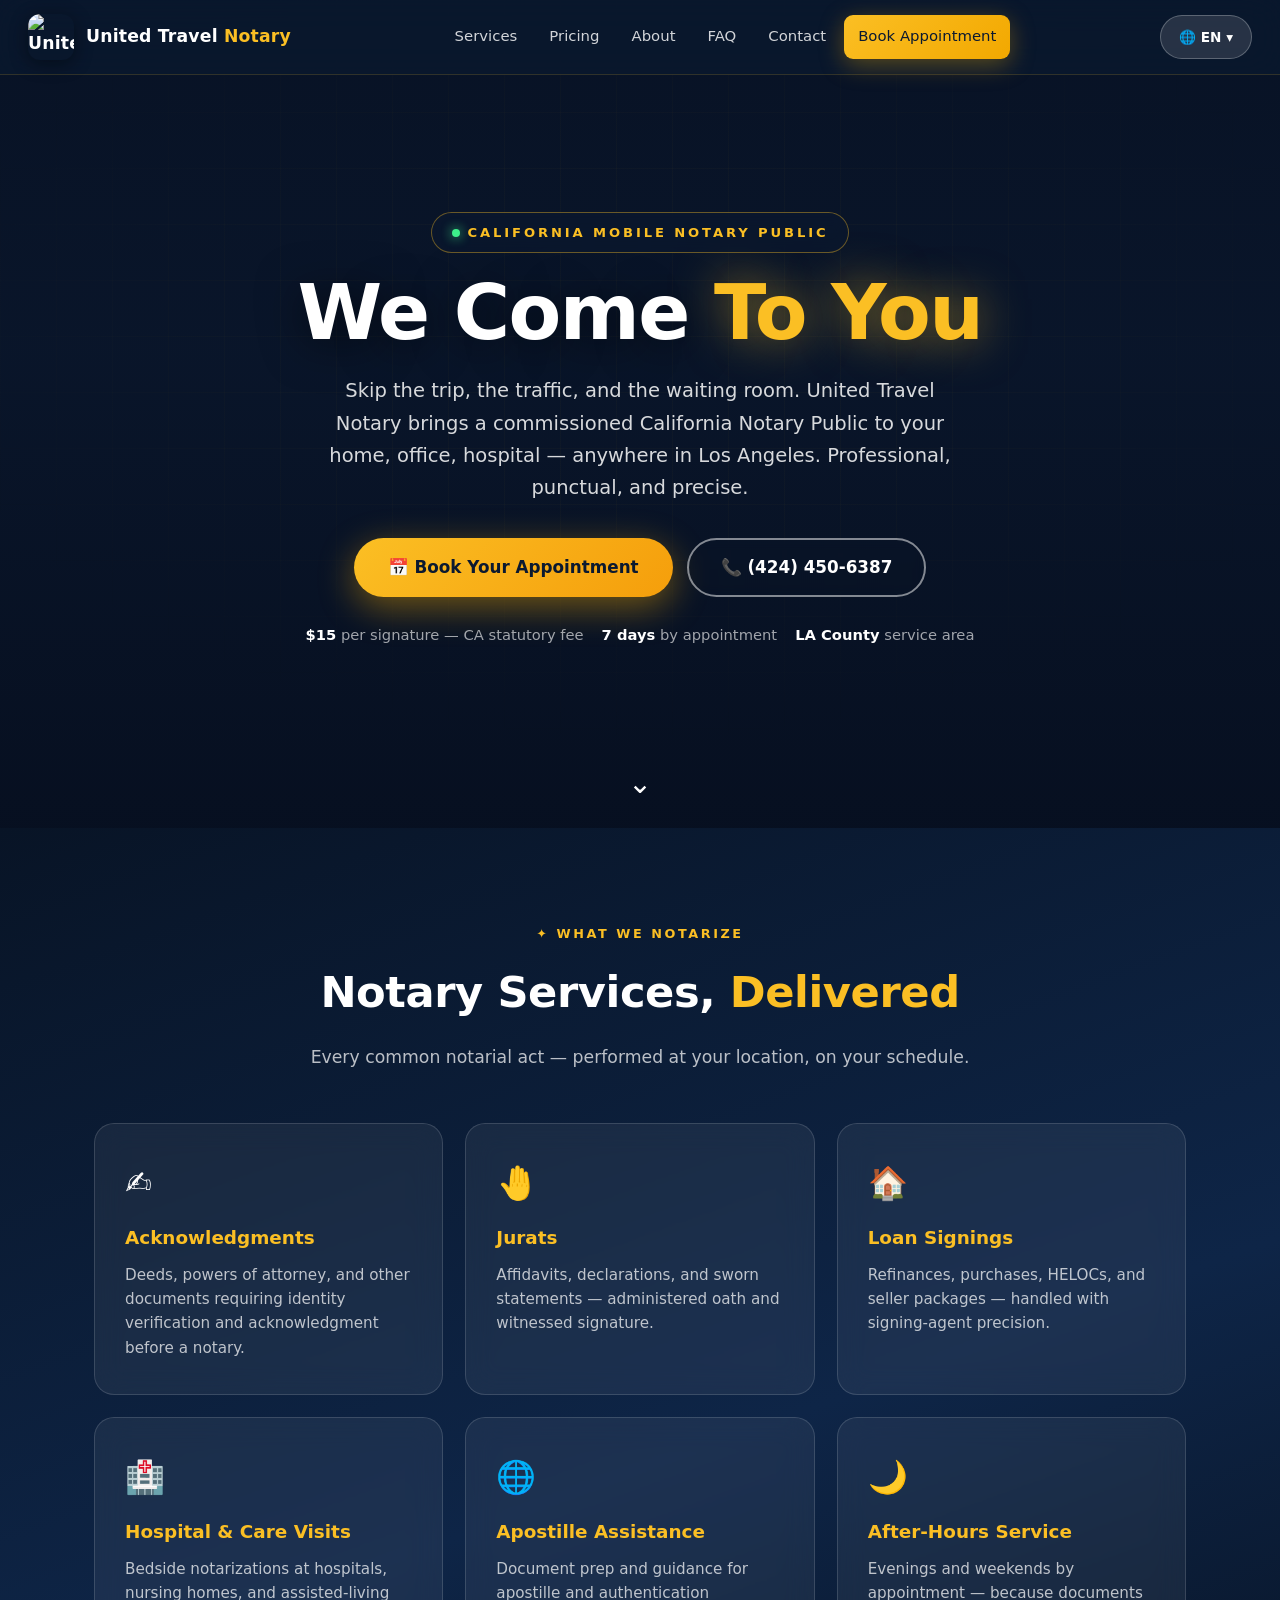
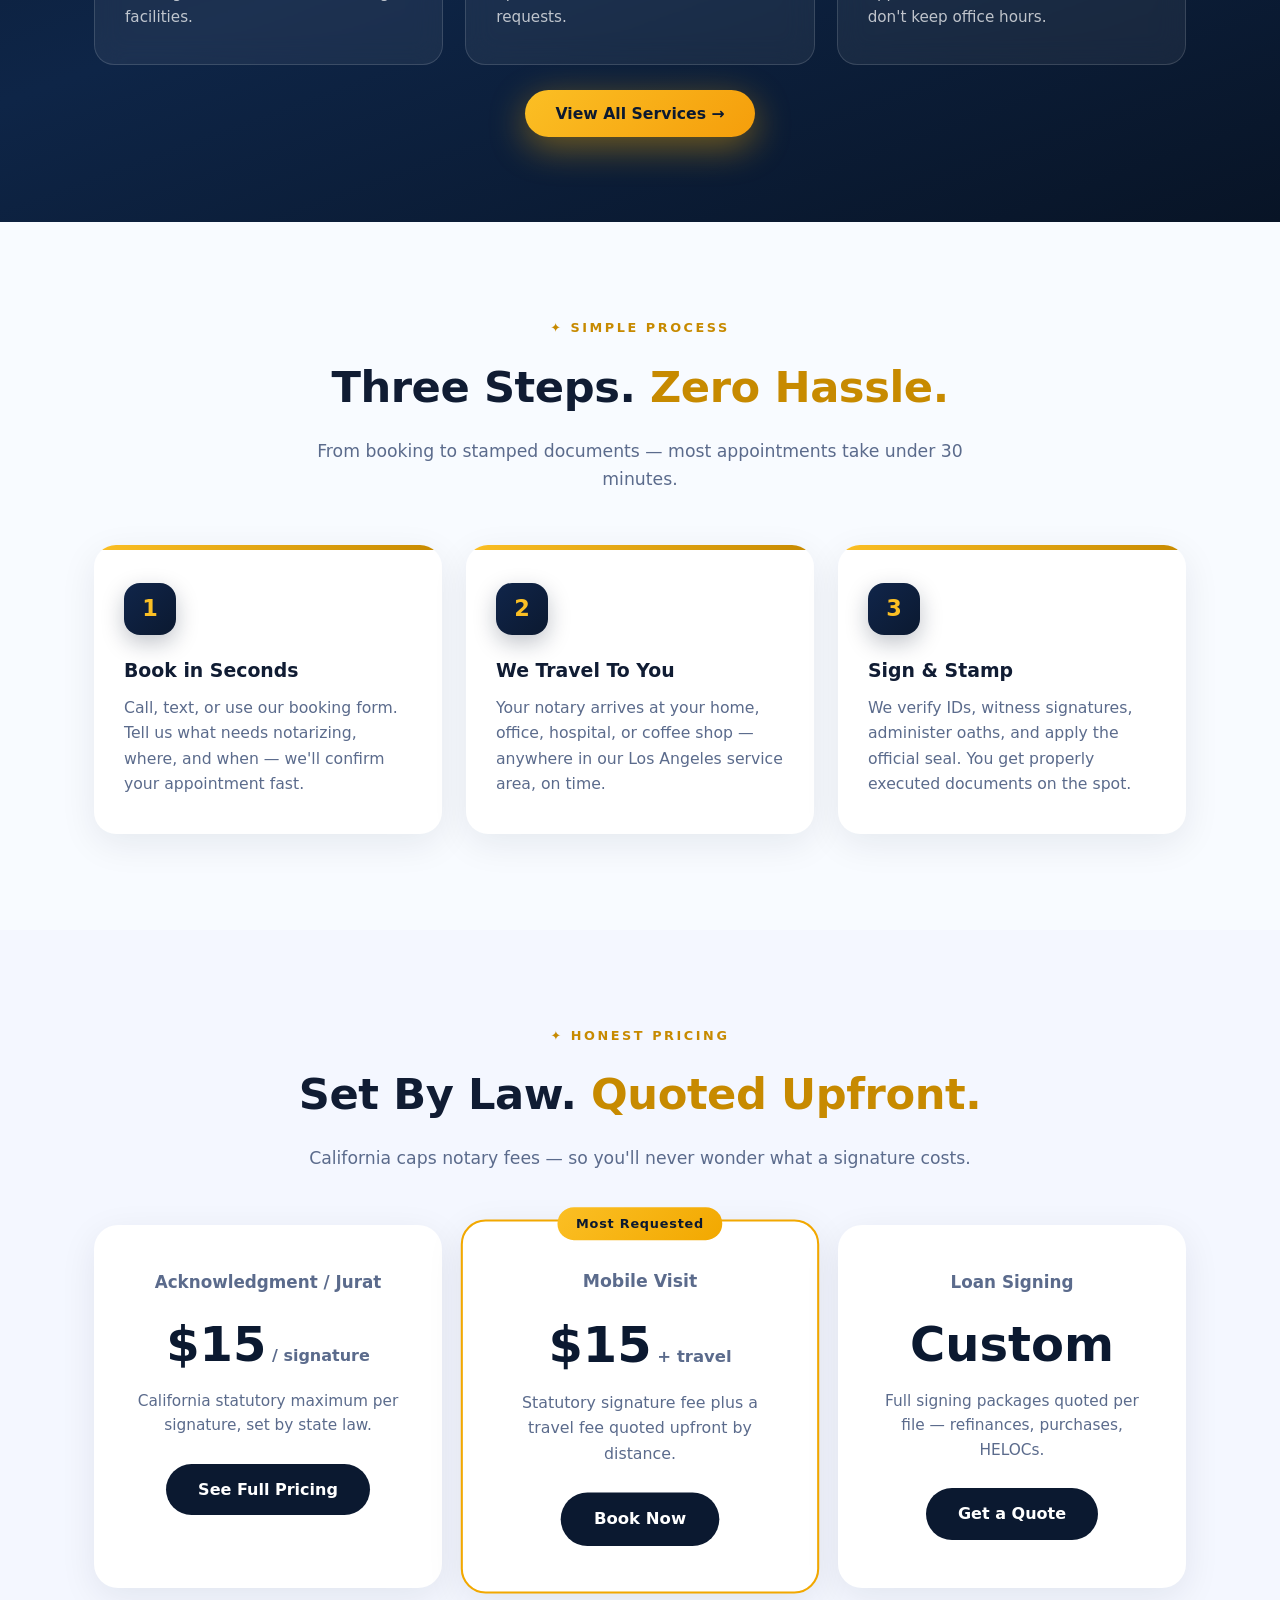
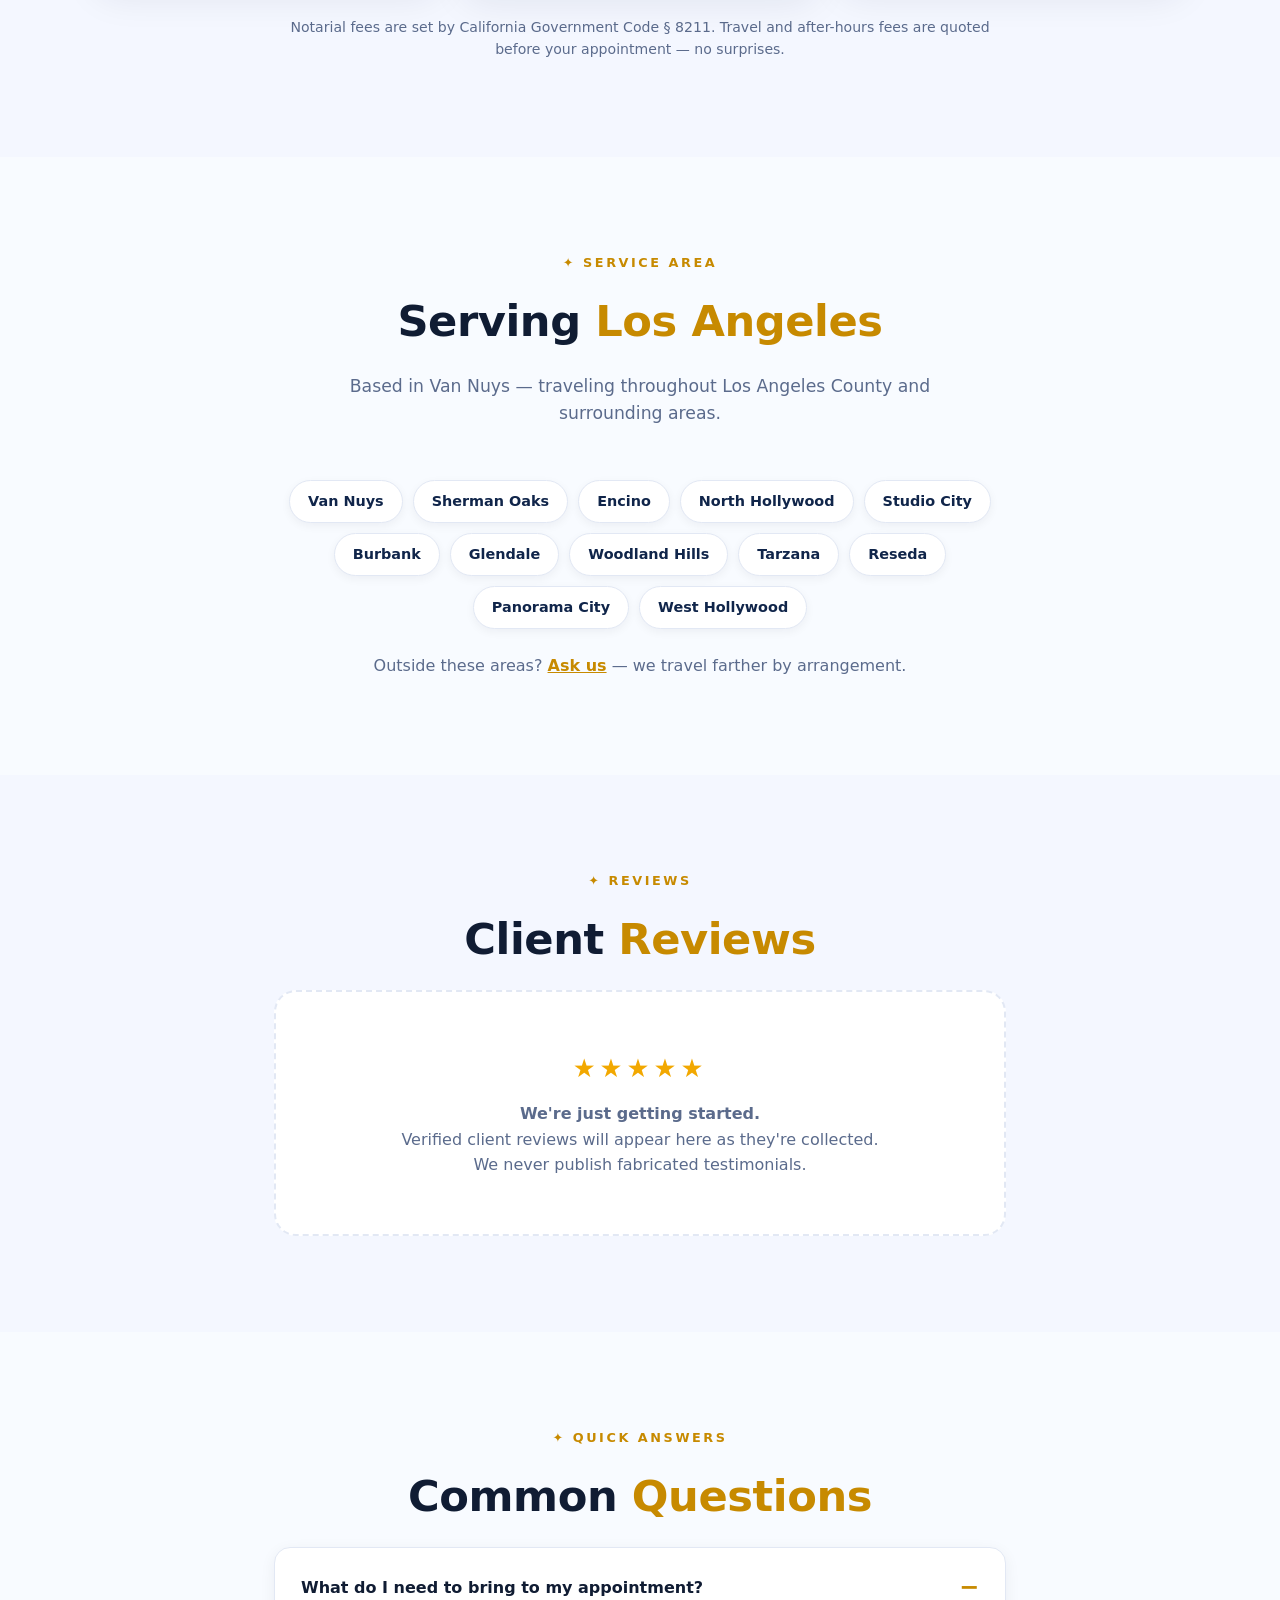
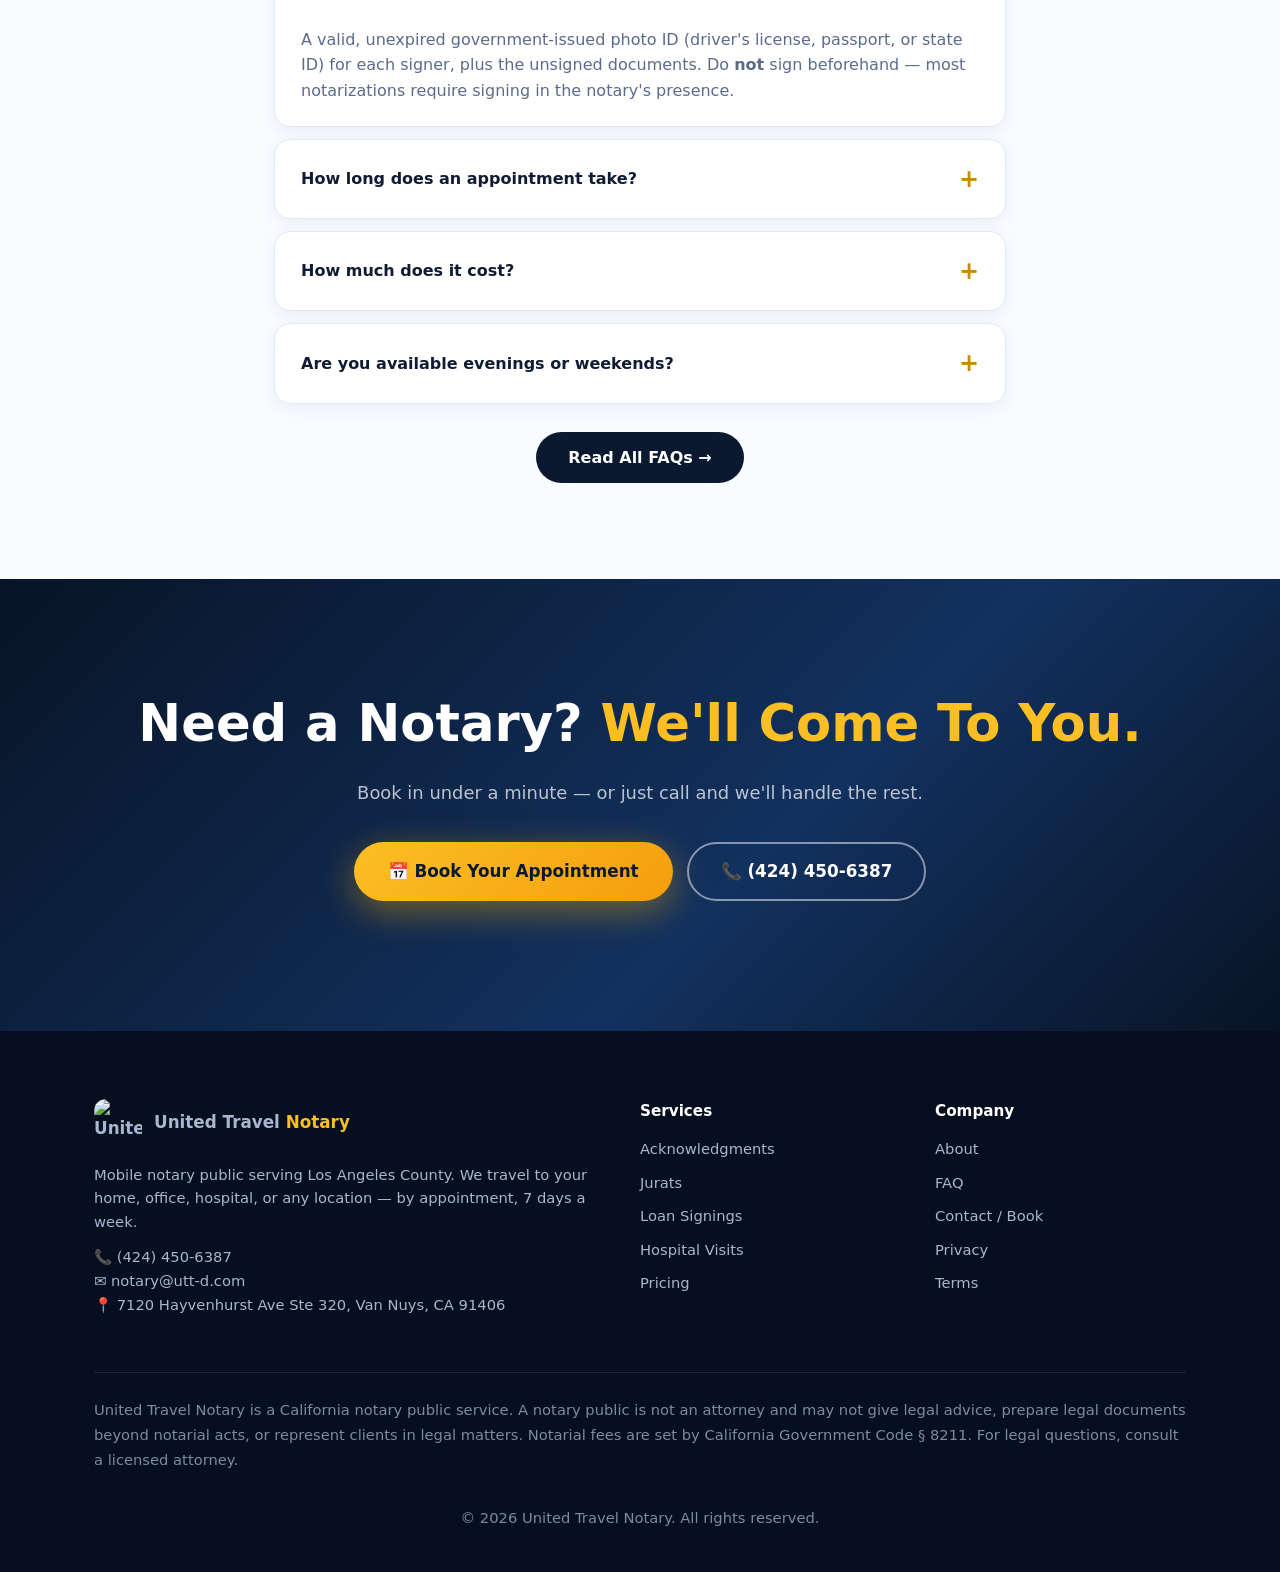
==== commit ca8e81a3: "Replace Telnyx numbers with (424) 450-6387 cell (batch 1/1)" ====
--- a/index.html
+++ b/index.html
@@ -5,14 +5,14 @@
 <meta name="viewport" content="width=device-width, initial-scale=1, viewport-fit=cover">
 <meta name="theme-color" content="#0b1930">
 <title>Mobile Notary Public — We Come To You | United Travel Notary</title>
-<meta name="description" content="United Travel Notary is a California mobile notary public service. We travel to your home, office, hospital, or anywhere in Los Angeles. Acknowledgments, jurats, loan signings & more. Call (833) 293-1095.">
+<meta name="description" content="United Travel Notary is a California mobile notary public service. We travel to your home, office, hospital, or anywhere in Los Angeles. Acknowledgments, jurats, loan signings & more. Call (424) 450-6387.">
 <meta name="robots" content="index,follow,max-image-preview:large">
 <meta name="author" content="United Travel Notary">
 <meta property="og:site_name" content="United Travel Notary">
 <meta property="og:type" content="website">
 <meta property="og:url" content="https://unitedtravelnotary.com/">
 <meta property="og:title" content="Mobile Notary Public — We Come To You | United Travel Notary">
-<meta property="og:description" content="California mobile notary public. We travel to you — home, office, hospital, anywhere in Los Angeles. Call (833) 293-1095.">
+<meta property="og:description" content="California mobile notary public. We travel to you — home, office, hospital, anywhere in Los Angeles. Call (424) 450-6387.">
 <meta property="og:image" content="https://unitedtravelnotary.com/assets/notary-hero.webp">
 <meta name="twitter:card" content="summary_large_image">
 <link rel="canonical" href="https://unitedtravelnotary.com/">
@@ -27,7 +27,7 @@
   "name": "United Travel Notary",
   "url": "https://unitedtravelnotary.com/",
   "image": "https://unitedtravelnotary.com/assets/notary-hero.webp",
-  "telephone": "+18332931095",
+  "telephone": "+14244506387",
   "email": "notary@utt-d.com",
   "founder": { "@type": "Person", "name": "Sarkis Tulumdzhyan", "jobTitle": "Notary Public" },
   "address": {
@@ -113,7 +113,7 @@
     <p class="cine-sub">Skip the trip, the traffic, and the waiting room. United Travel Notary brings a commissioned California Notary Public to your home, office, hospital — anywhere in Los Angeles. Professional, punctual, and precise.</p>
     <div class="cine-actions">
       <a href="/contact.html" class="btn-cine-primary">📅 Book Your Appointment</a>
-      <a href="tel:+18332931095" class="btn-cine-ghost">📞 (833) 293-1095</a>
+      <a href="tel:+14244506387" class="btn-cine-ghost">📞 (424) 450-6387</a>
     </div>
     <div class="cine-trust">
       <span><strong>$15</strong> per signature — CA statutory fee</span>
@@ -235,7 +235,7 @@
     <p>Book in under a minute — or just call and we'll handle the rest.</p>
     <div class="cine-actions">
       <a href="/contact.html" class="btn-cine-primary">📅 Book Your Appointment</a>
-      <a href="tel:+18332931095" class="btn-cine-ghost">📞 (833) 293-1095</a>
+      <a href="tel:+14244506387" class="btn-cine-ghost">📞 (424) 450-6387</a>
     </div>
   </div>
 </section>
@@ -249,7 +249,7 @@
         <span>United Travel <em>Notary</em></span>
       </a>
       <p>Mobile notary public serving Los Angeles County. We travel to your home, office, hospital, or any location — by appointment, 7 days a week.</p>
-      <p>📞 <a href="tel:+18332931095">(833) 293-1095</a><br>✉️ <a href="mailto:notary@utt-d.com">notary@utt-d.com</a><br>📍 7120 Hayvenhurst Ave Ste 320, Van Nuys, CA 91406</p>
+      <p>📞 <a href="tel:+14244506387">(424) 450-6387</a><br>✉️ <a href="mailto:notary@utt-d.com">notary@utt-d.com</a><br>📍 7120 Hayvenhurst Ave Ste 320, Van Nuys, CA 91406</p>
     </div>
     <div class="footer-col">
       <strong>Services</strong>
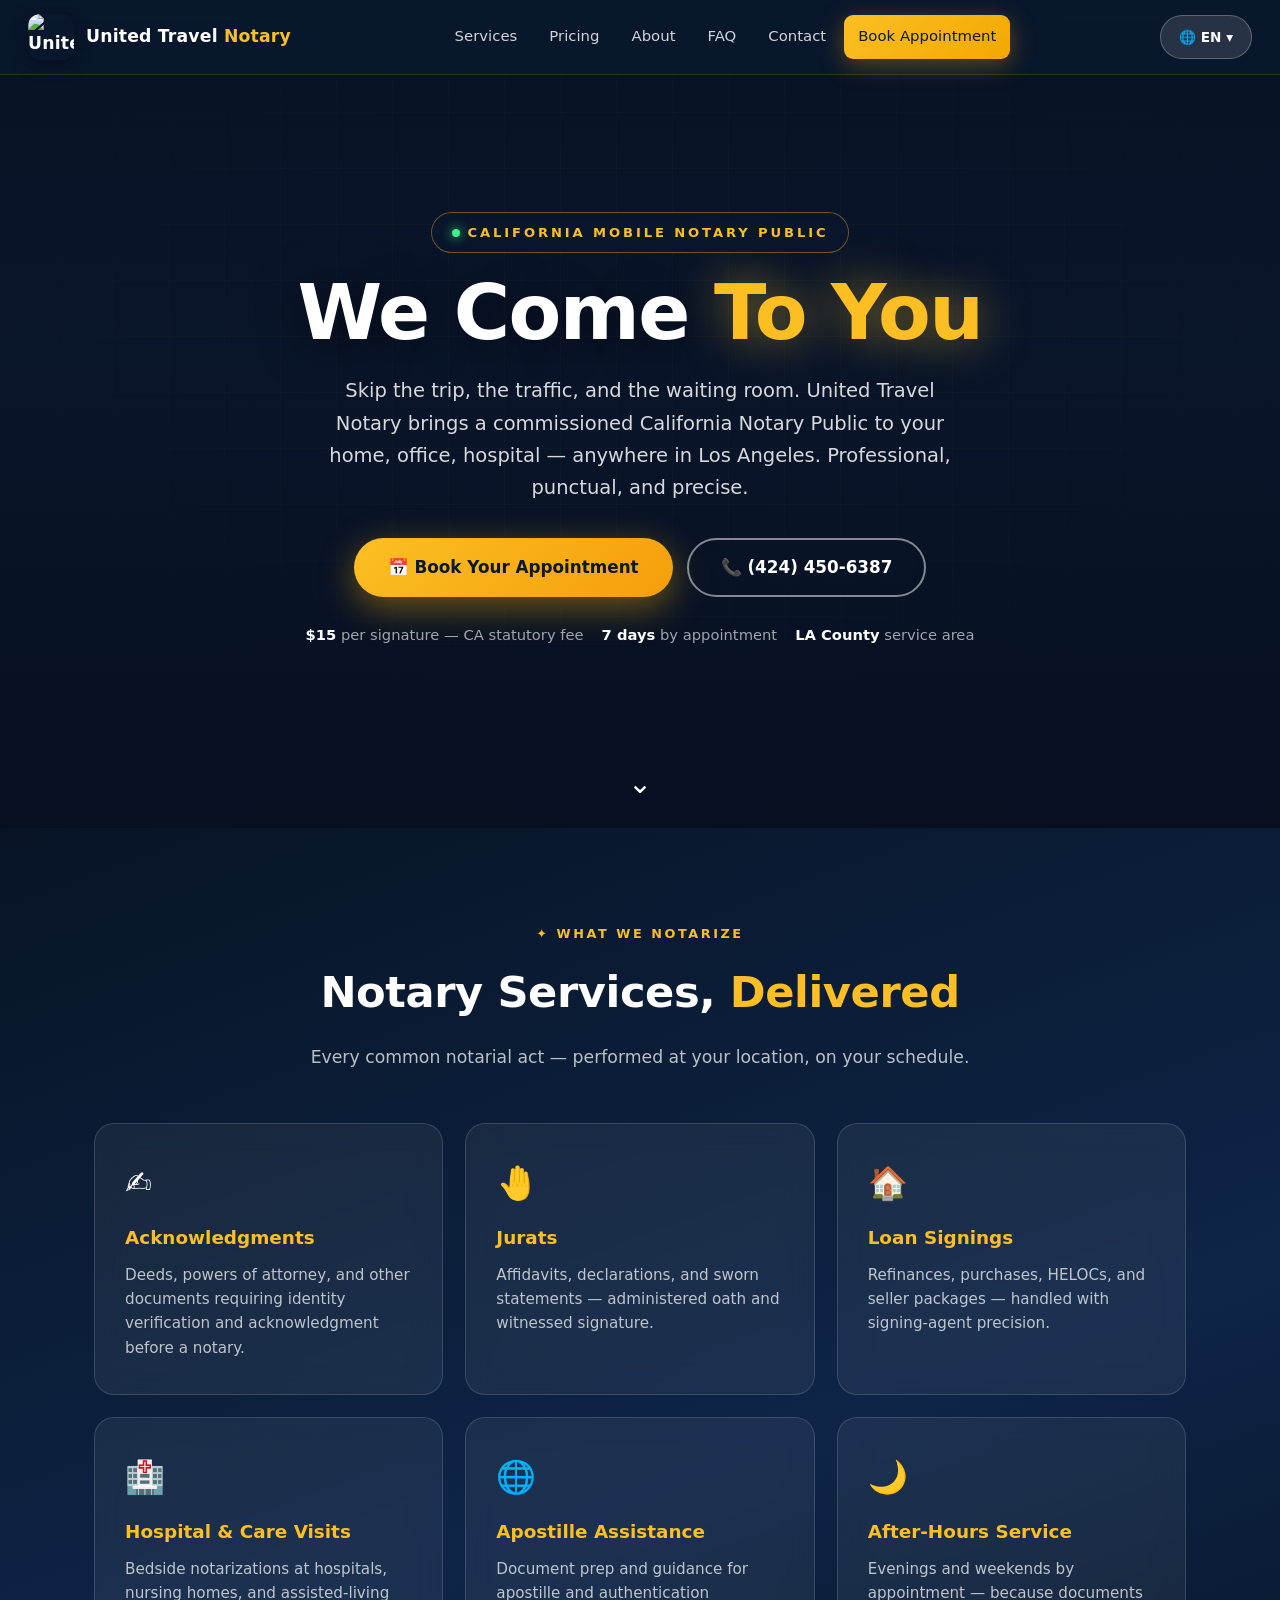
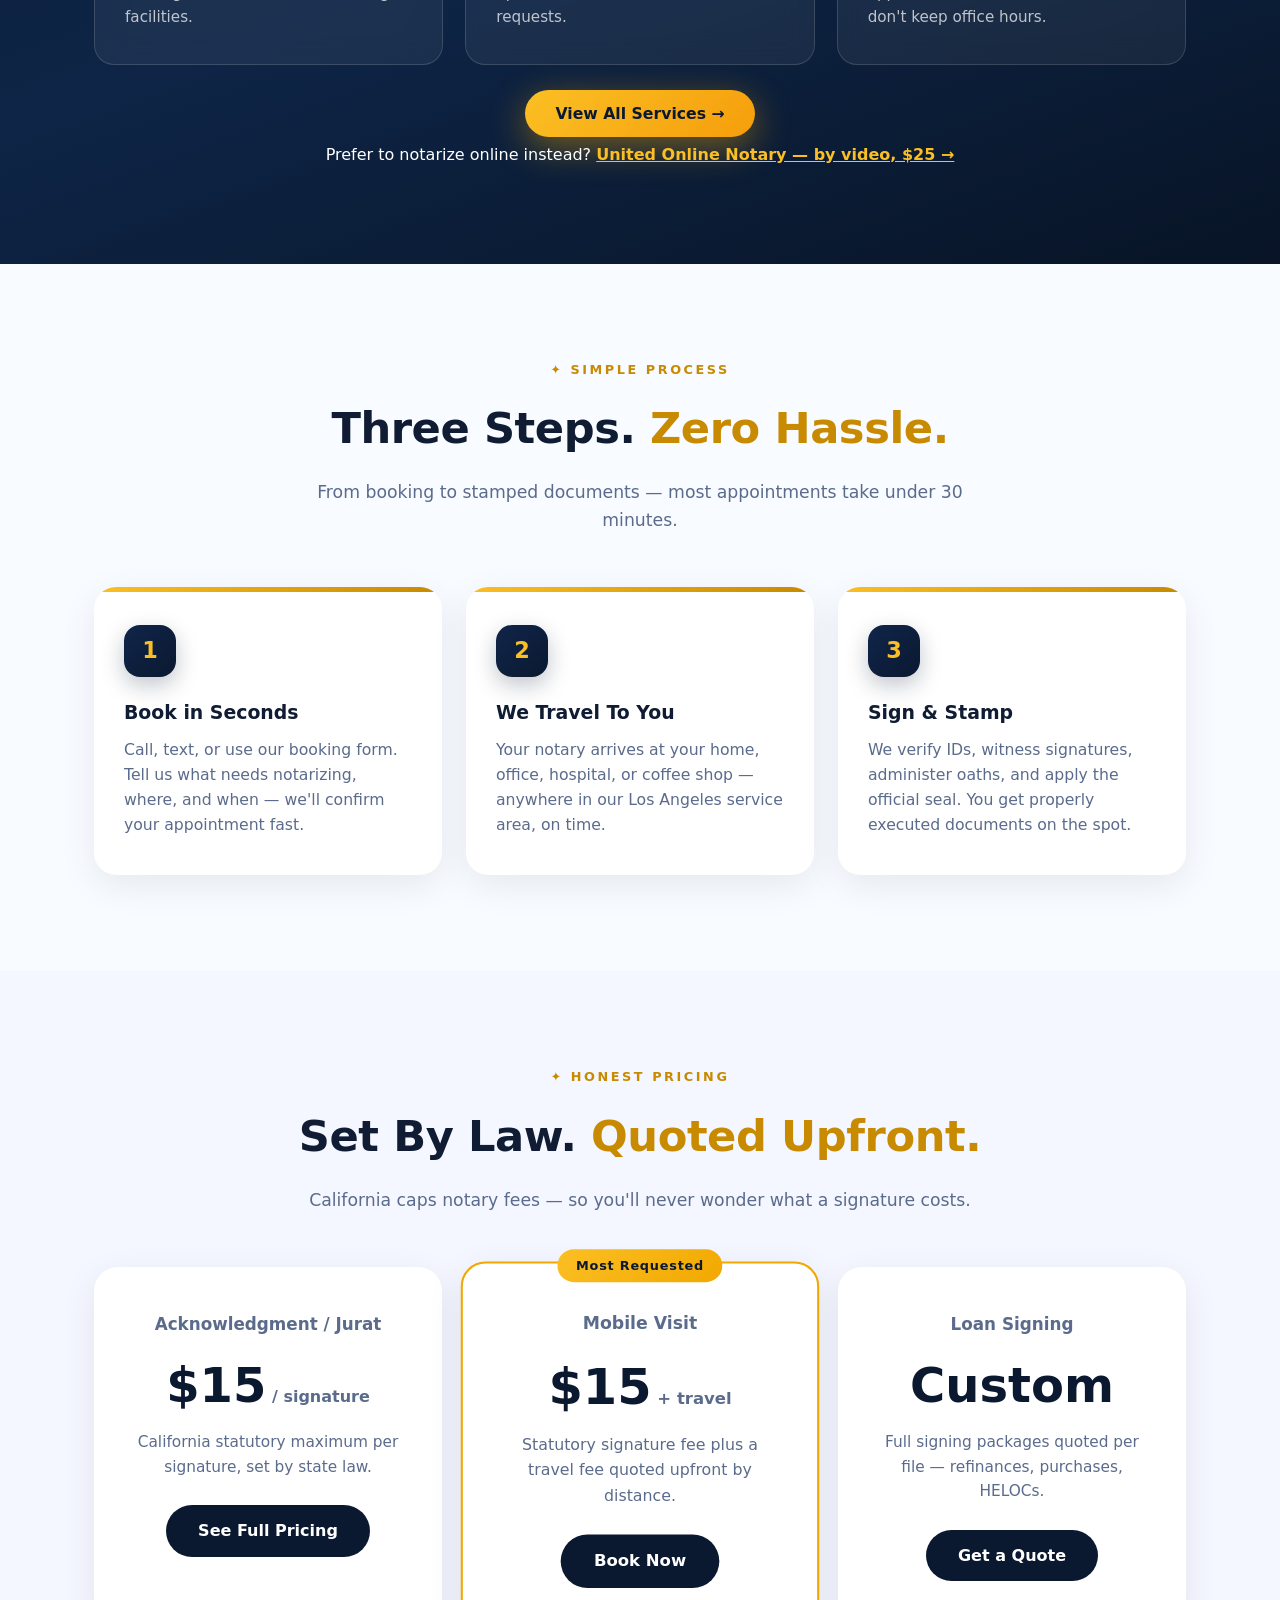
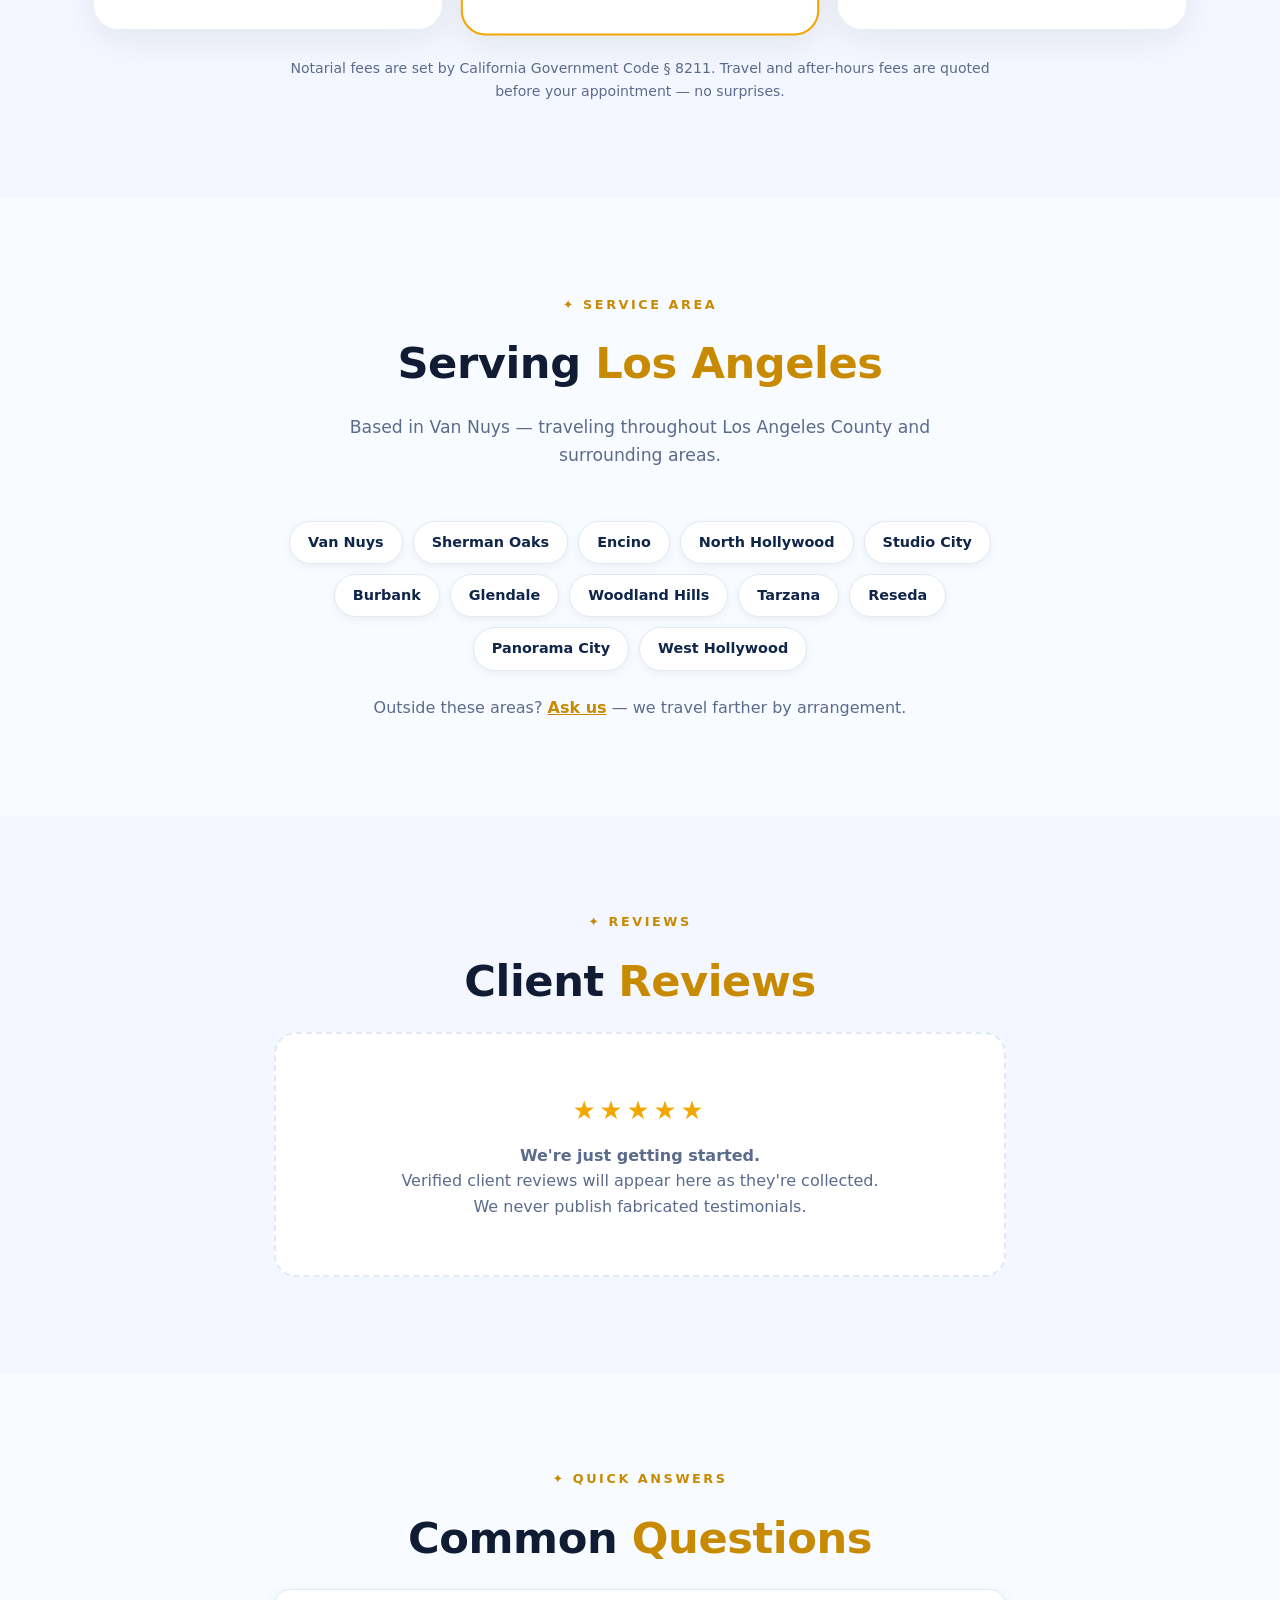
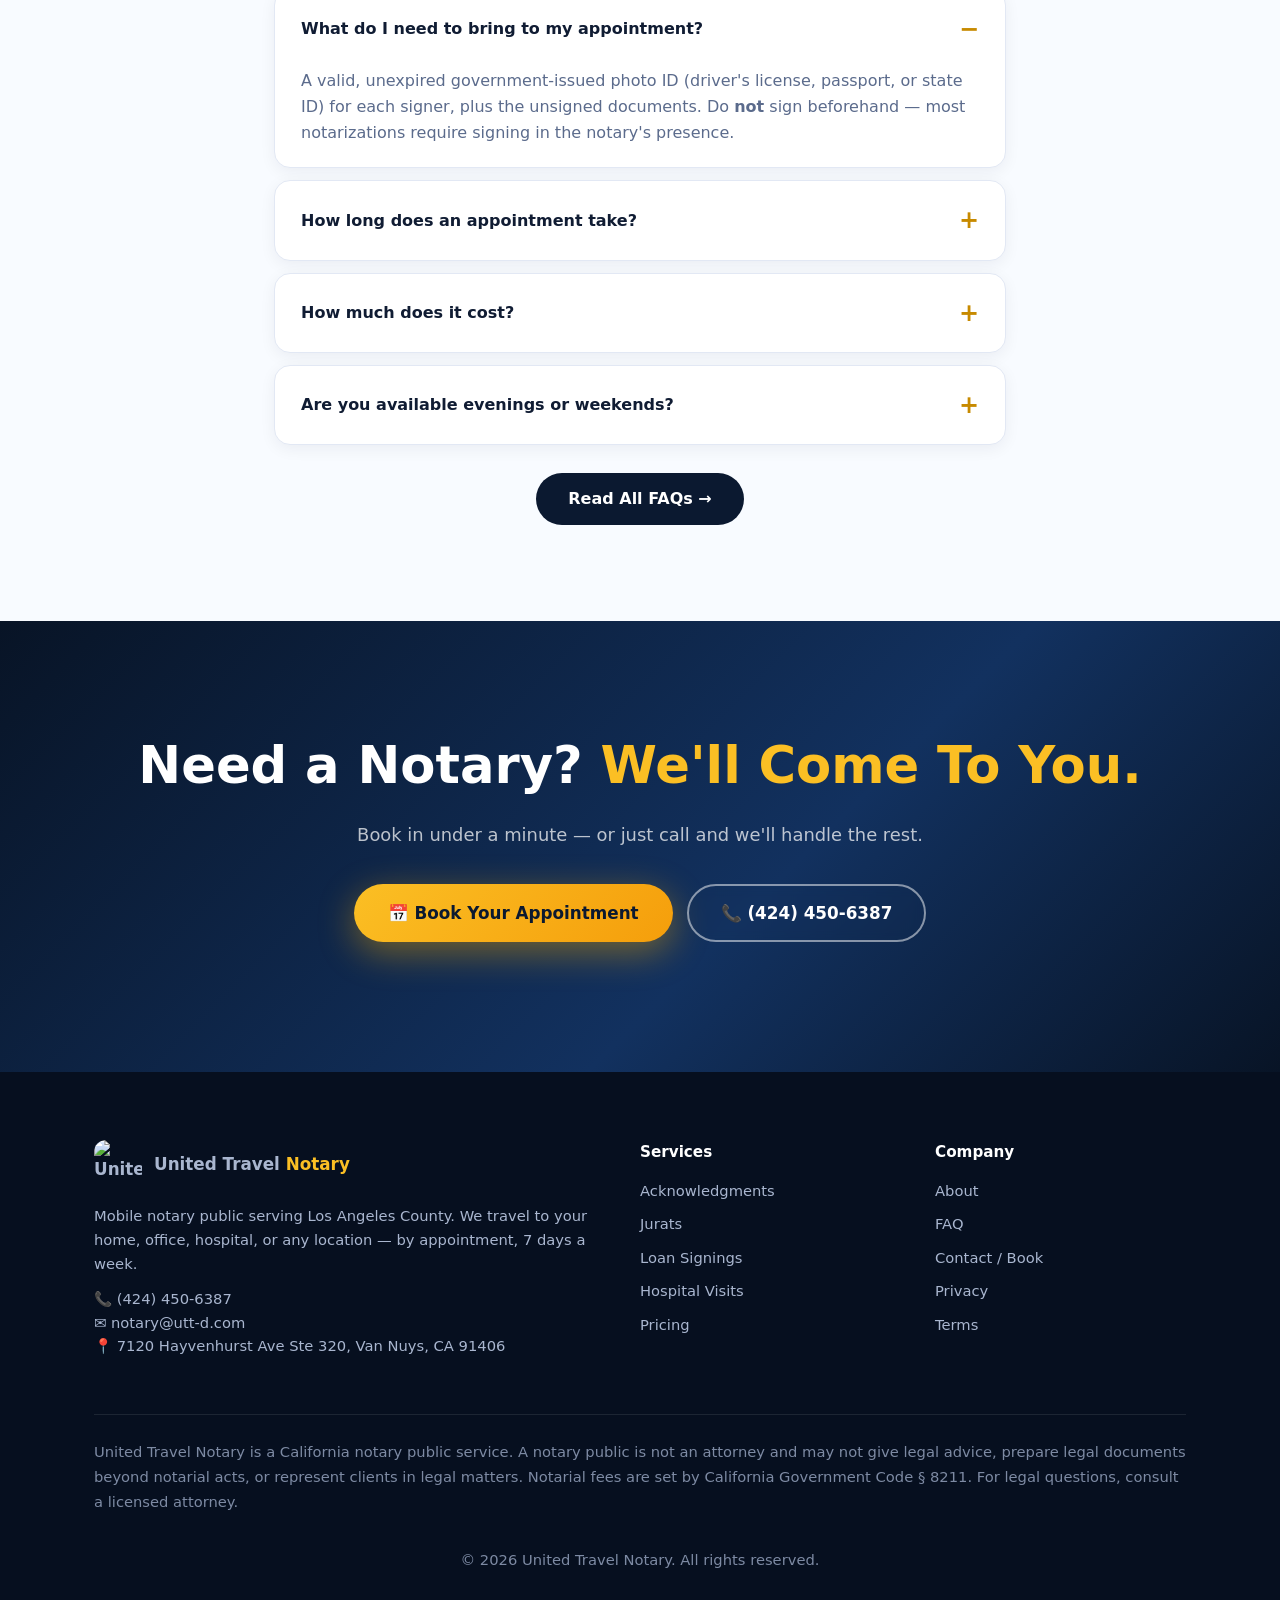
==== commit 9d344368: "Add reciprocal United Online Notary link under Services" ====
--- a/index.html
+++ b/index.html
@@ -140,6 +140,7 @@
       <div class="svc-card"><span class="svc-icon">🌙</span><h3>After-Hours Service</h3><p>Evenings and weekends by appointment — because documents don't keep office hours.</p></div>
     </div>
     <p style="text-align:center;margin-top:36px"><a href="/services.html" class="btn-cine-primary" style="font-size:.98rem;padding:14px 30px">View All Services →</a></p>
+    <p style="text-align:center;margin-top:16px">Prefer to notarize online instead? <a href="https://unitedonlinenotary.com/book" style="color:var(--gold-l);font-weight:700">United Online Notary — by video, $25 →</a></p>
   </div>
 </section>
 
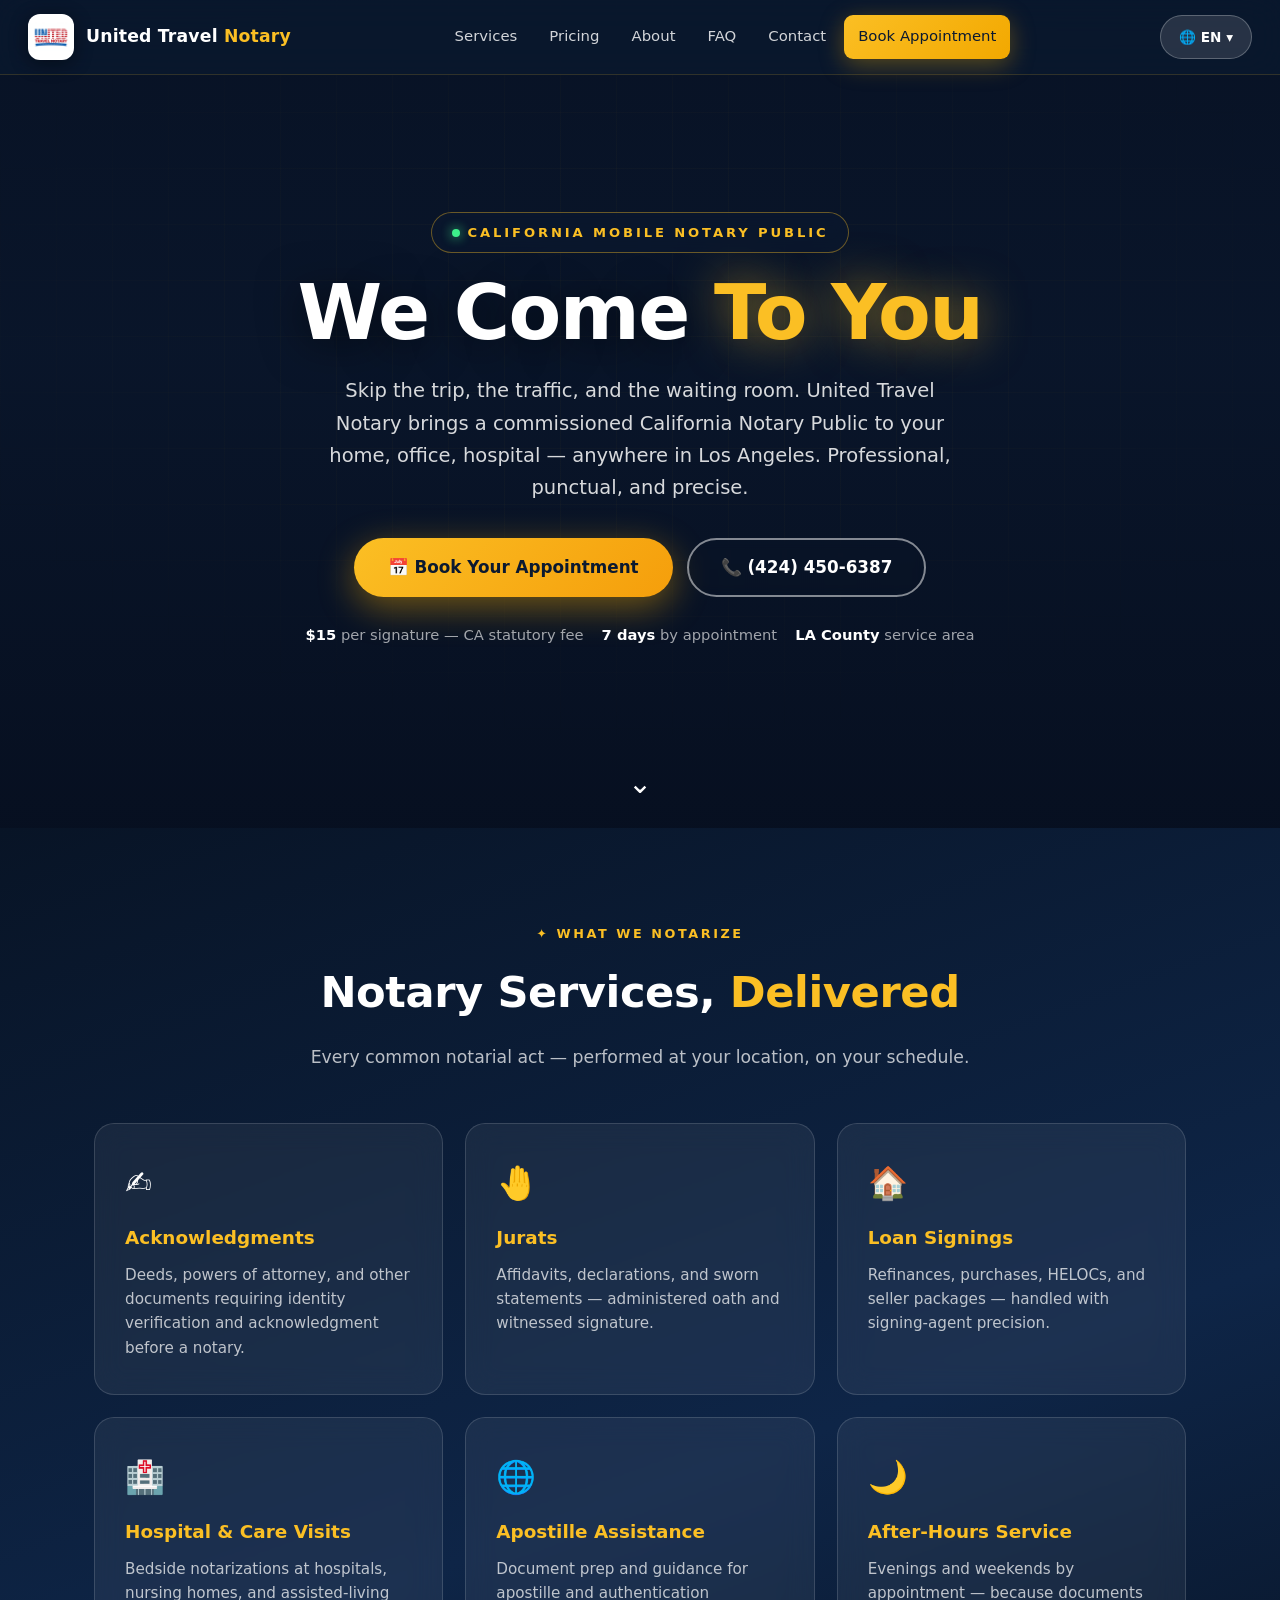
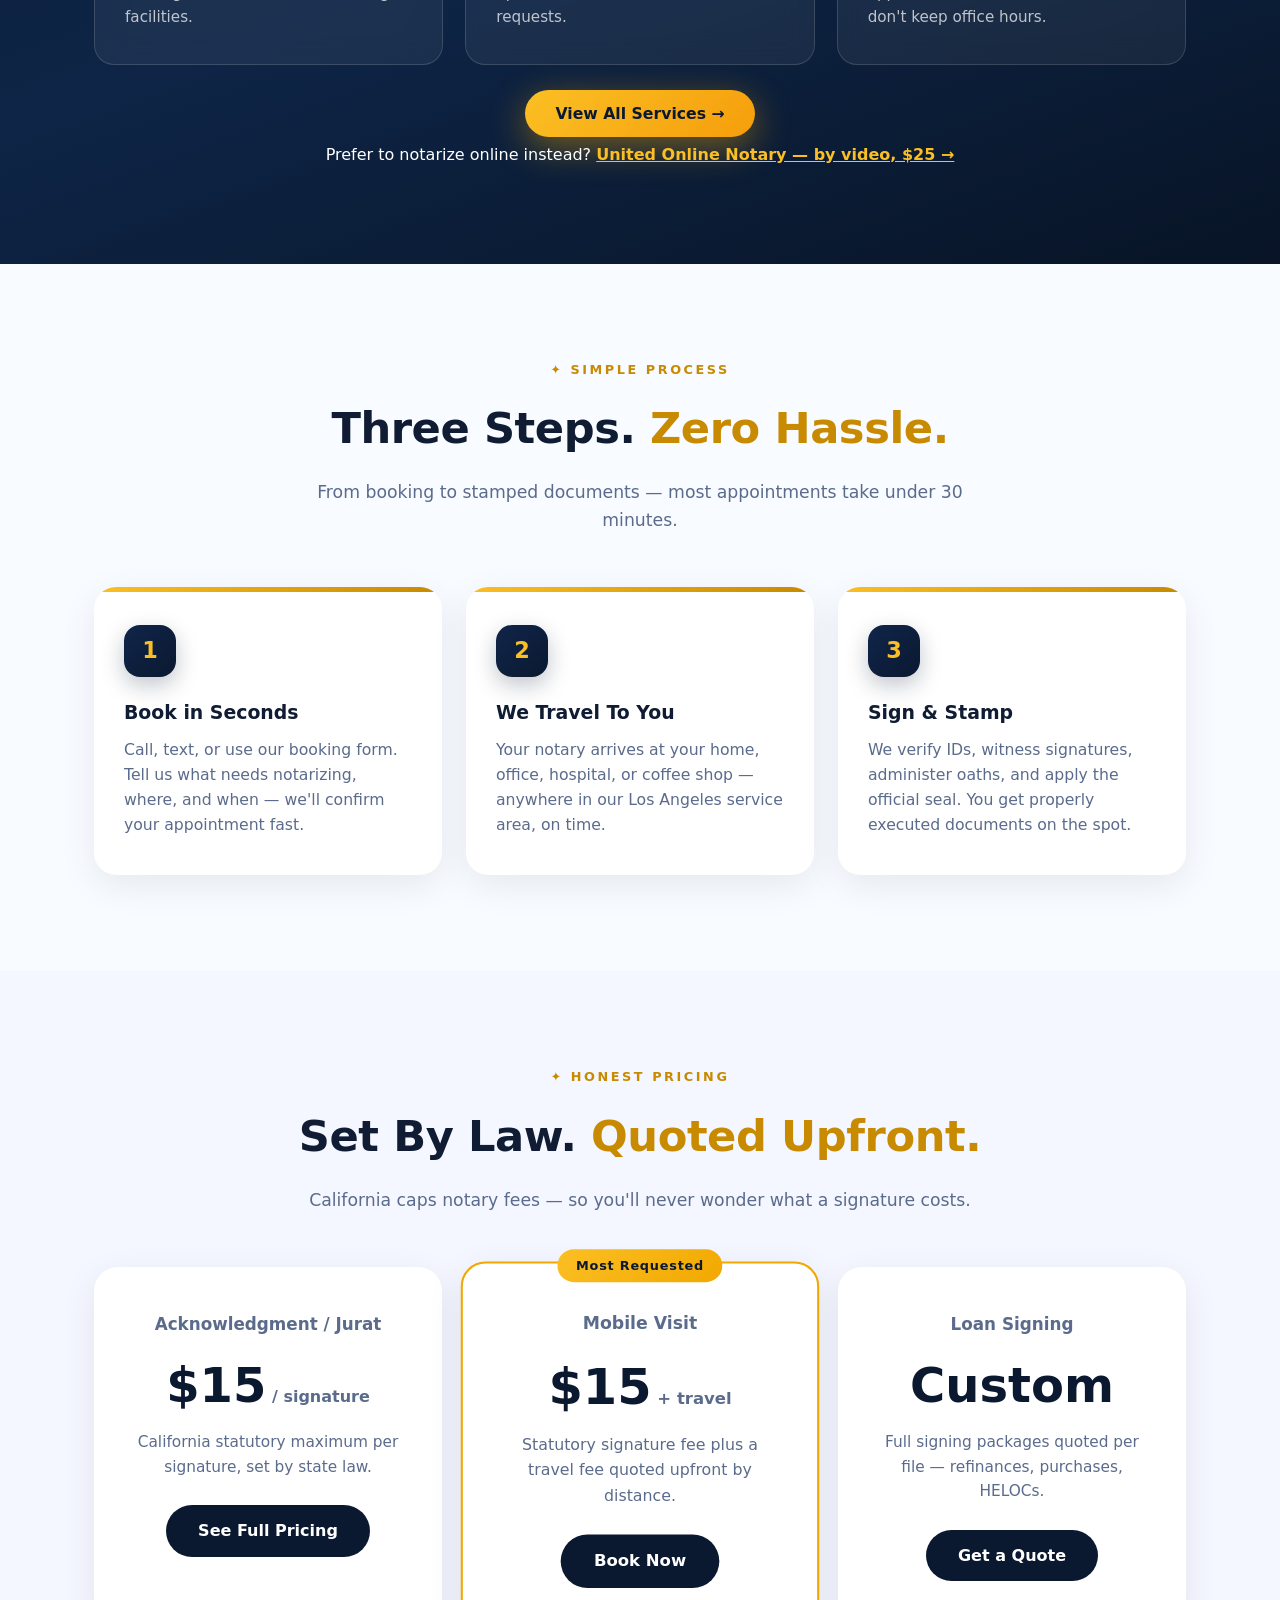
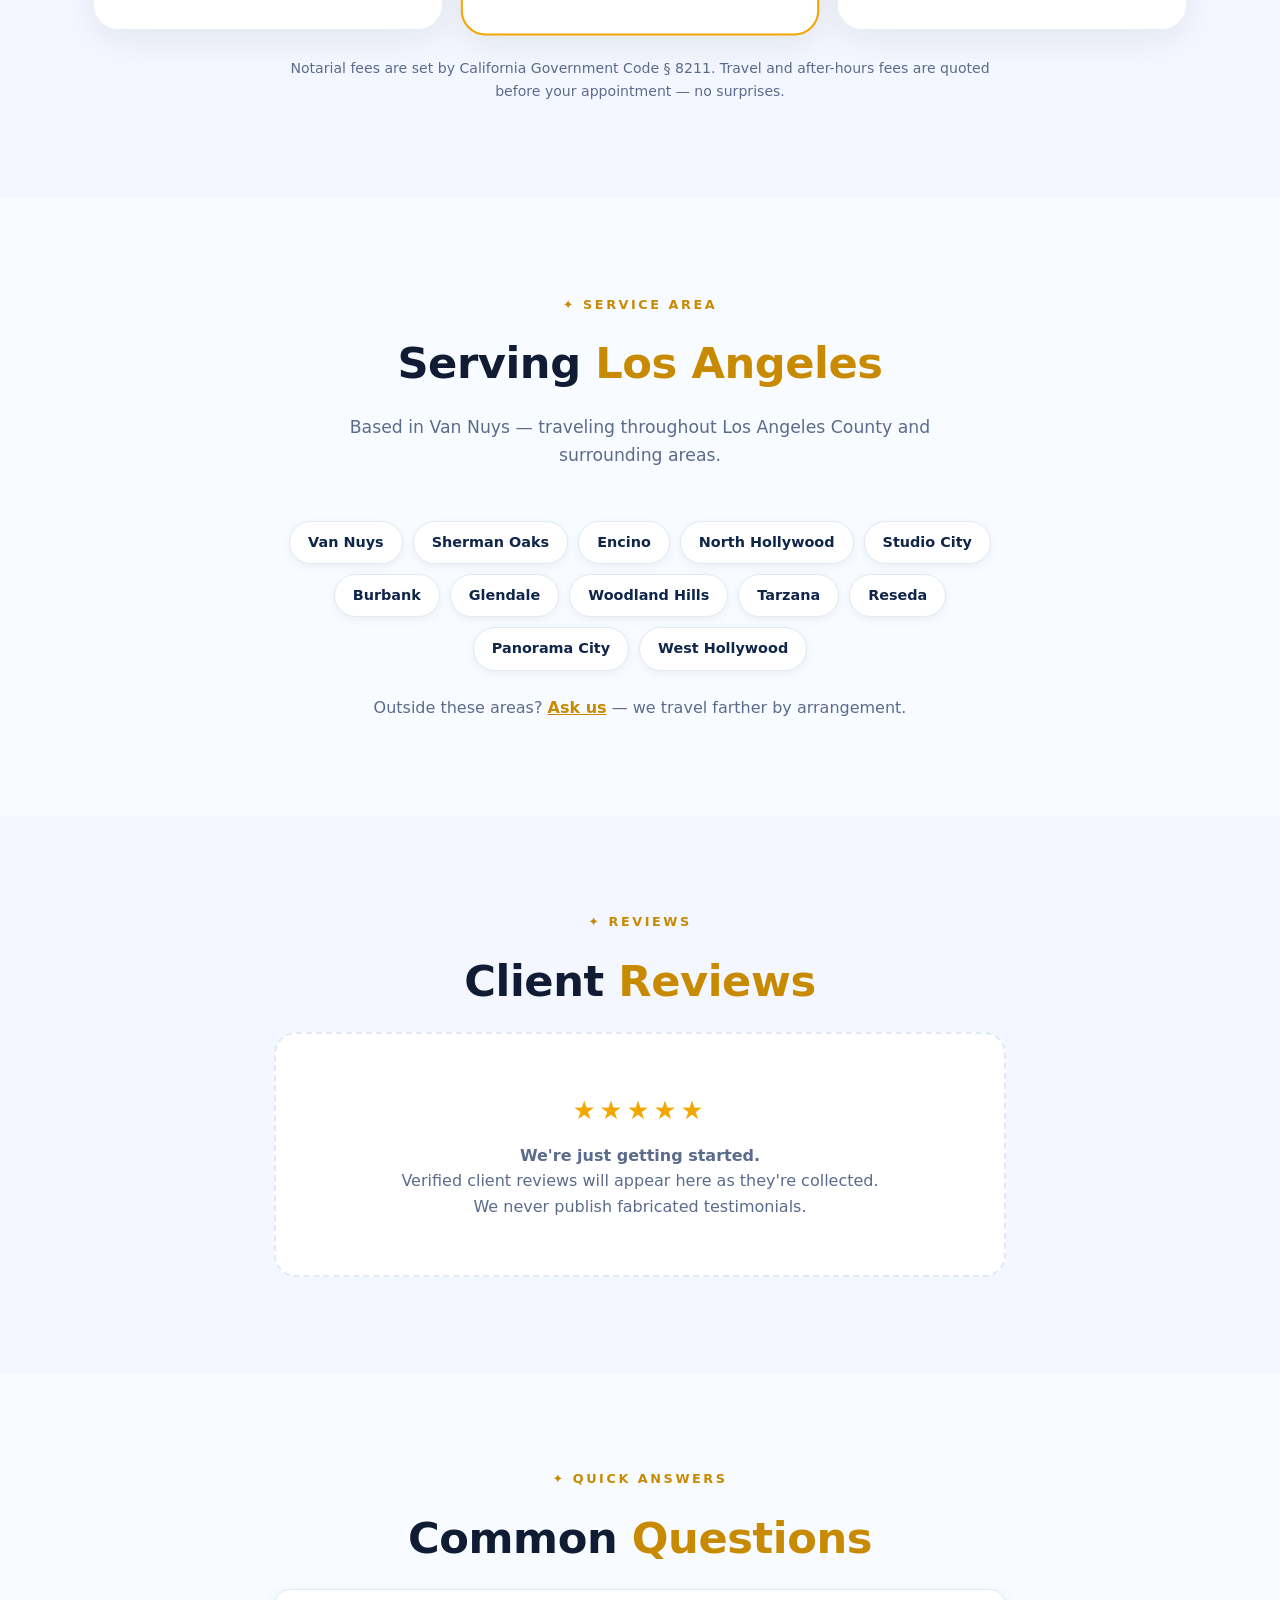
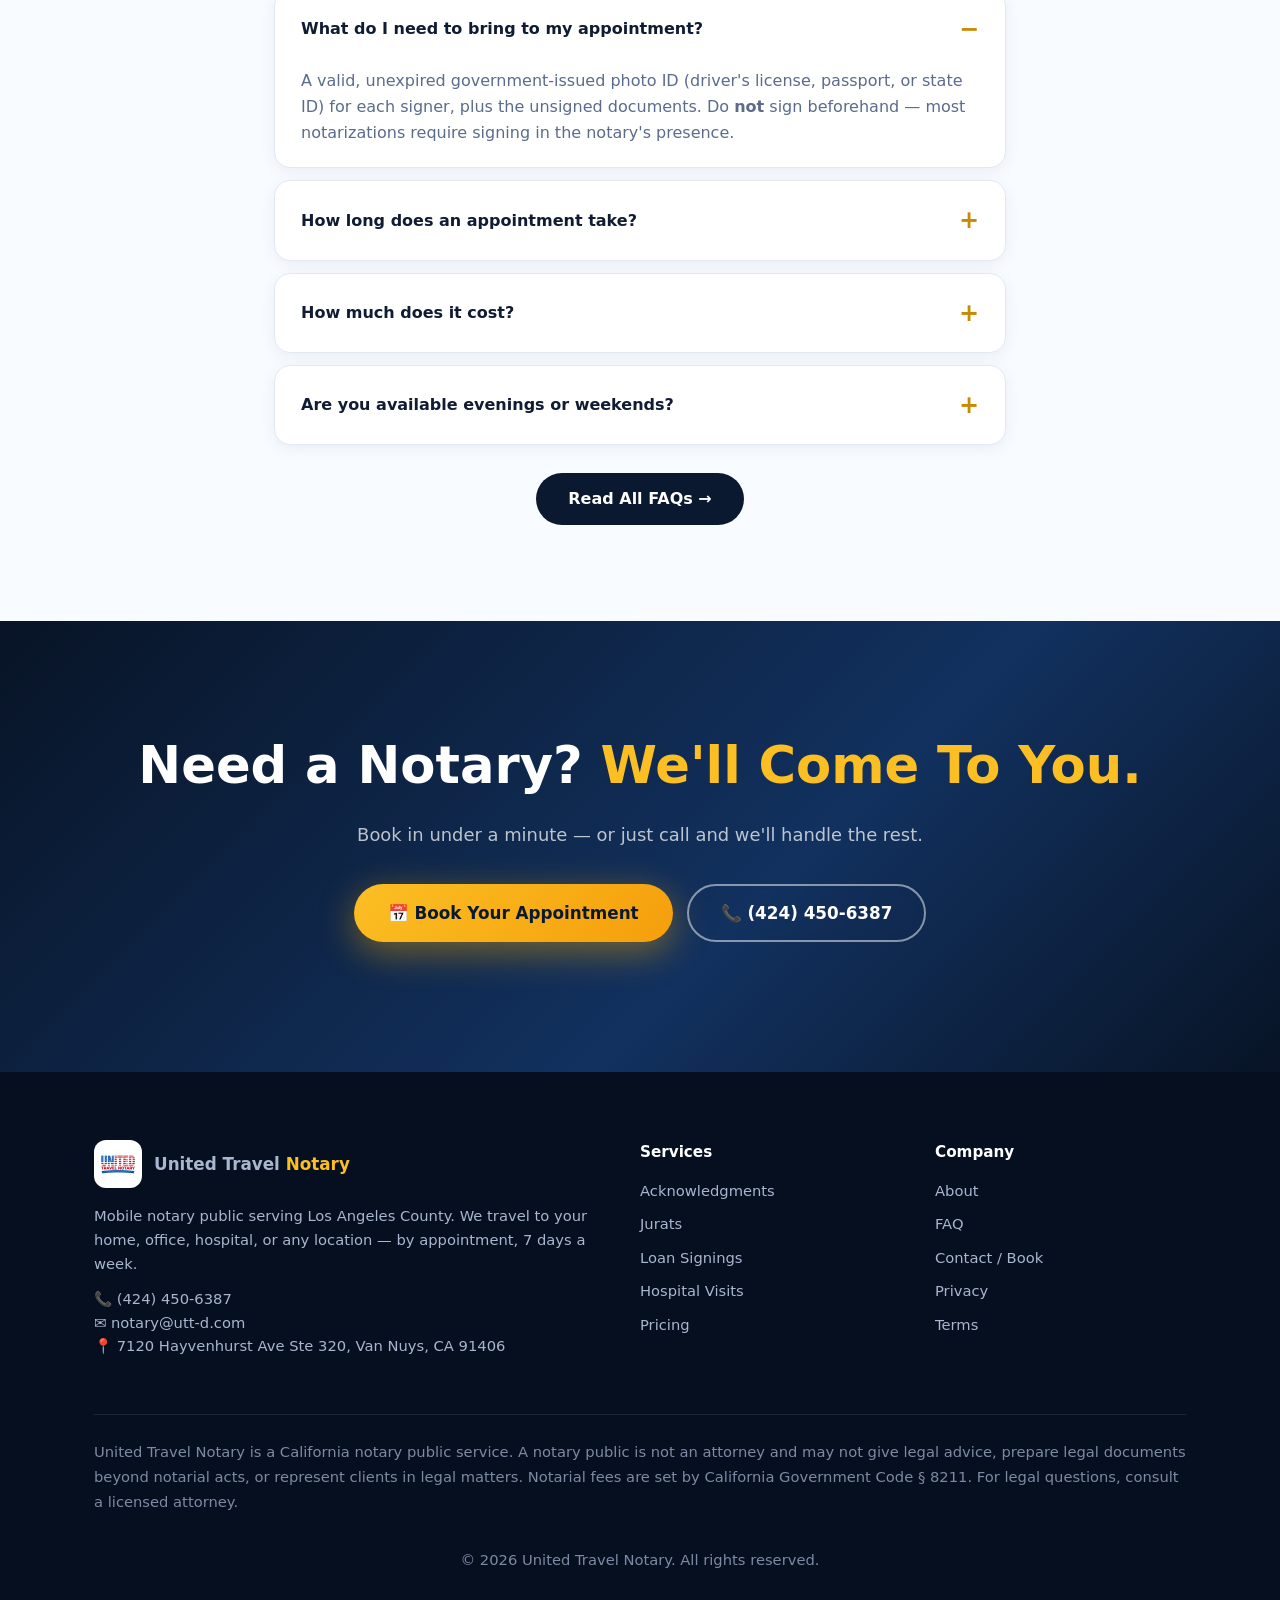
==== commit 35f6b8c8: "Header logo: replace hotlinked United logo with Travel Notary wordmark (assets/logo-wordmark.svg, te" ====
--- a/index.html
+++ b/index.html
@@ -16,7 +16,9 @@
 <meta property="og:image" content="https://unitedtravelnotary.com/assets/notary-hero.webp">
 <meta name="twitter:card" content="summary_large_image">
 <link rel="canonical" href="https://unitedtravelnotary.com/">
-<link rel="icon" href="https://unitedtraffictickets.com/assets/logo-defense.webp">
+<link rel="icon" type="image/svg+xml" href="/favicon.svg">
+<link rel="apple-touch-icon" href="/favicon.svg">
+<script src="/favicon-spin.js" defer></script>
 <link rel="preload" as="image" href="/assets/notary-hero.webp" fetchpriority="high">
 <link rel="preload" href="/style.css" as="style" onload="this.onload=null;this.rel='stylesheet'">
 <noscript><link rel="stylesheet" href="/style.css"></noscript>
@@ -80,7 +82,7 @@
   <div class="cine-grid-bg" aria-hidden="true"></div>
   <nav class="cine-nav" aria-label="Main navigation">
     <a href="/" class="cine-brand">
-      <img src="https://unitedtraffictickets.com/assets/logo-defense.webp" alt="United Travel Notary shield logo" width="46" height="46">
+      <img src="/assets/logo-wordmark.svg" alt="United Travel Notary shield logo" width="46" height="46">
       <span>United Travel <em>Notary</em></span>
     </a>
     <button class="nav-toggle" aria-label="Open menu" aria-expanded="false"><span></span><span></span><span></span></button>
@@ -246,7 +248,7 @@
   <div class="wrap footer-grid">
     <div>
       <a href="/" class="footer-brand">
-        <img src="https://unitedtraffictickets.com/assets/logo-defense.webp" alt="United Travel Notary" width="48" height="48">
+        <img src="/assets/logo-wordmark.svg" alt="United Travel Notary" width="48" height="48">
         <span>United Travel <em>Notary</em></span>
       </a>
       <p>Mobile notary public serving Los Angeles County. We travel to your home, office, hospital, or any location — by appointment, 7 days a week.</p>
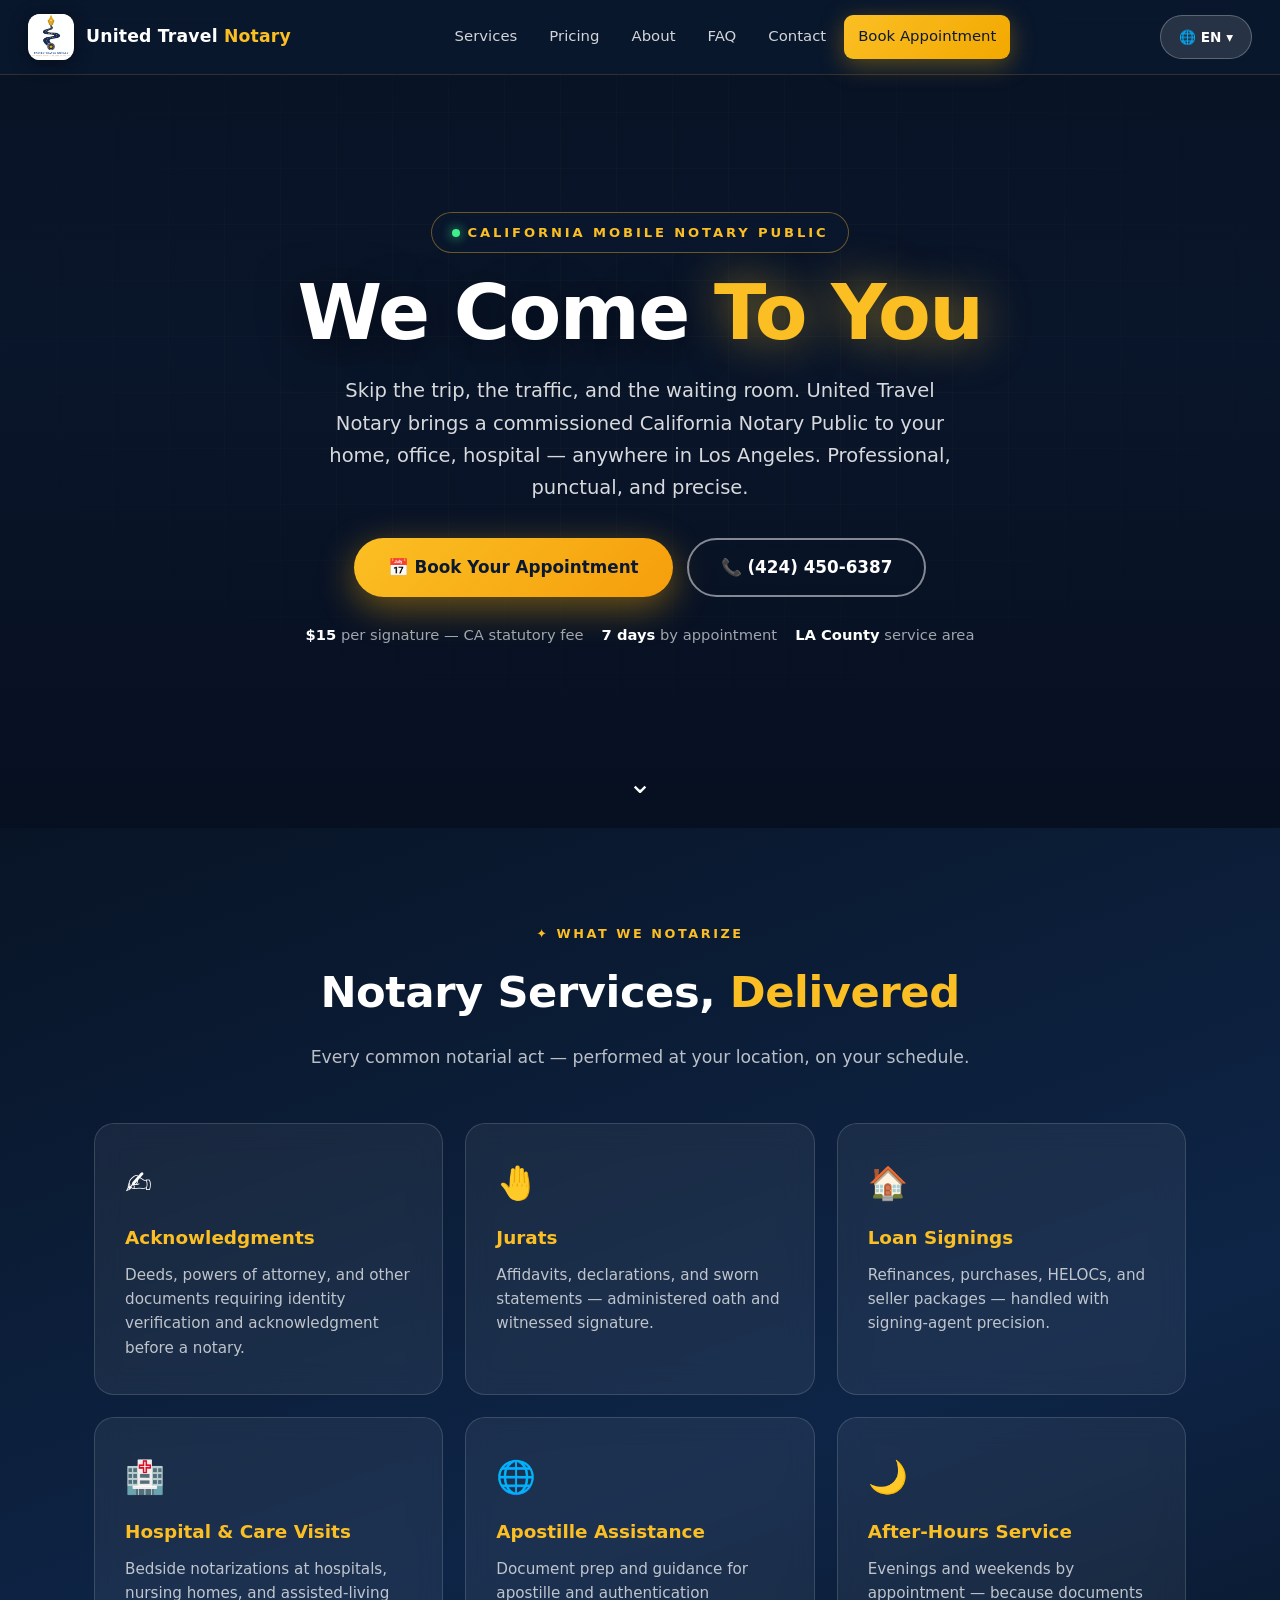
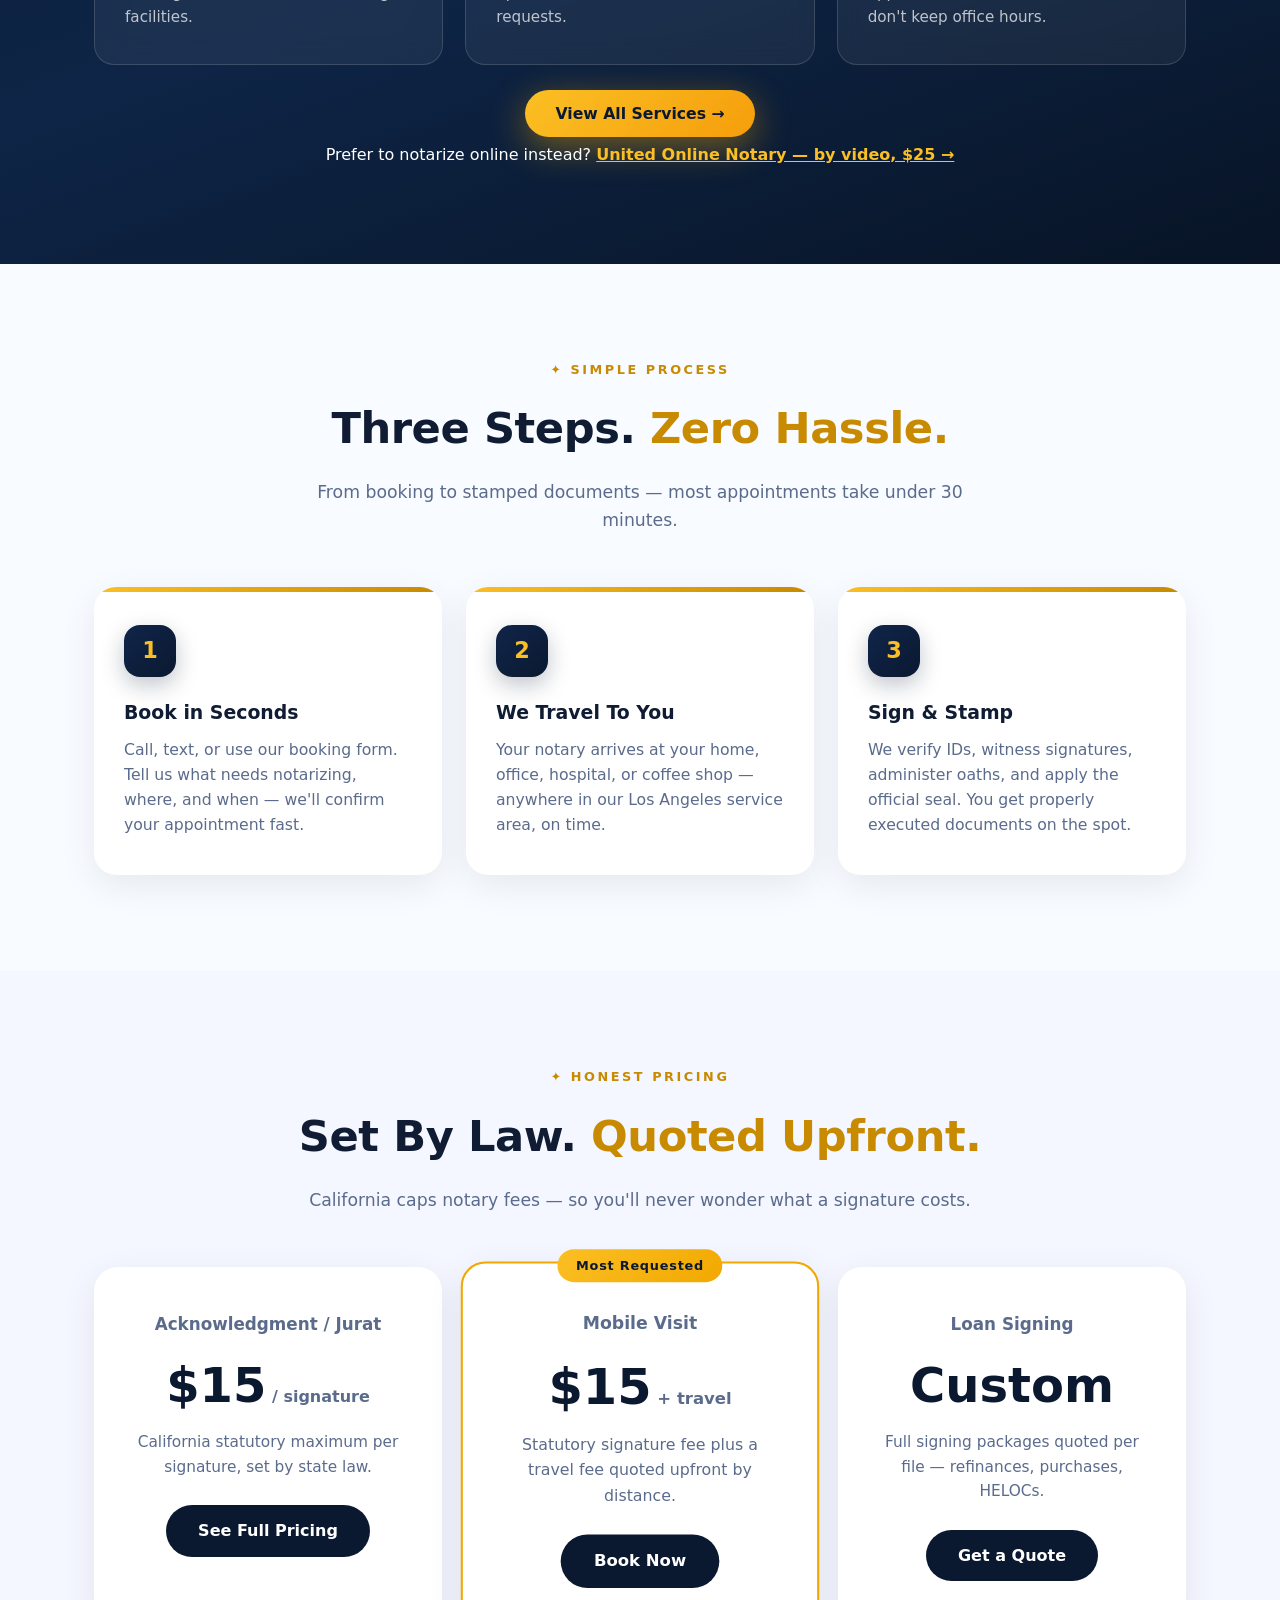
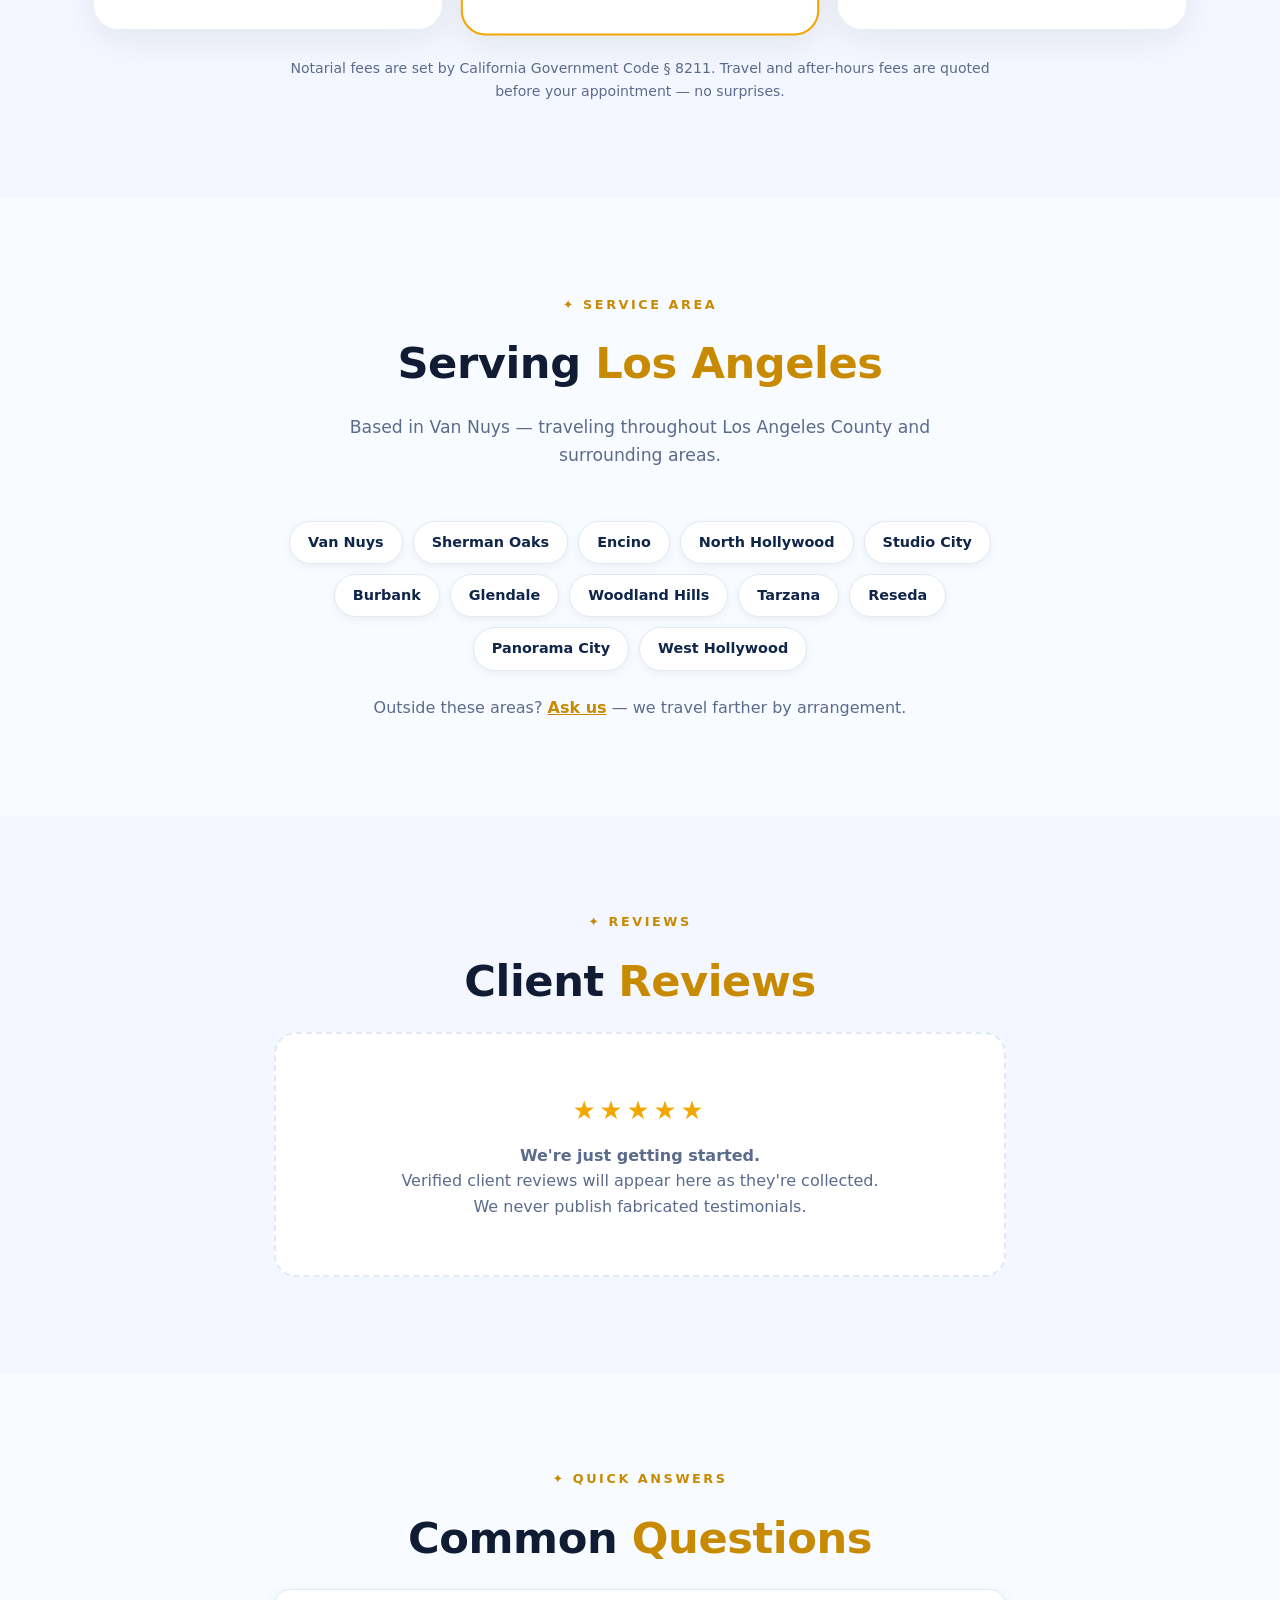
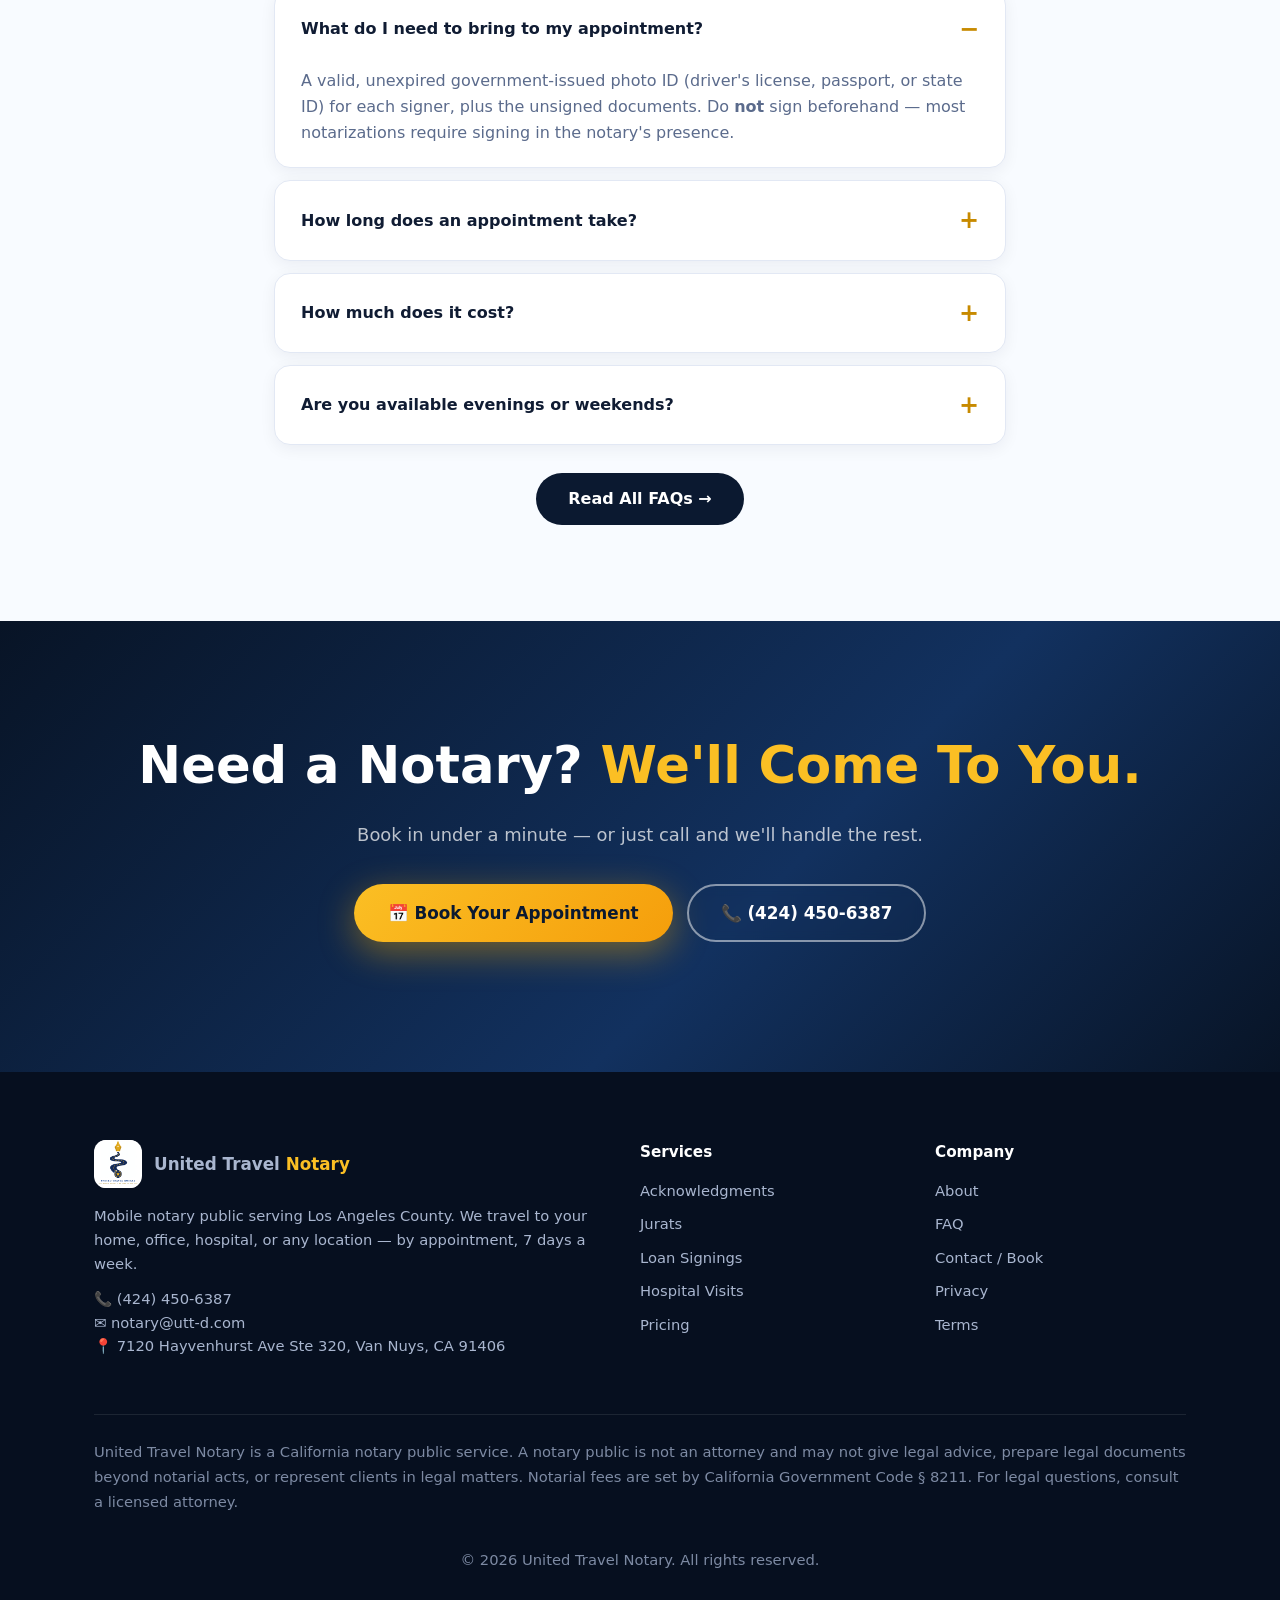
==== commit 5e0f5c08: "New United Travel Notary logo (pen + road): lockup in header/footer on all pages, favicon rebuilt fr" ====
--- a/index.html
+++ b/index.html
@@ -82,7 +82,7 @@
   <div class="cine-grid-bg" aria-hidden="true"></div>
   <nav class="cine-nav" aria-label="Main navigation">
     <a href="/" class="cine-brand">
-      <img src="/assets/logo-wordmark.svg" alt="United Travel Notary shield logo" width="46" height="46">
+      <img src="/assets/logo-travel-notary.svg" alt="United Travel Notary" width="46" height="46">
       <span>United Travel <em>Notary</em></span>
     </a>
     <button class="nav-toggle" aria-label="Open menu" aria-expanded="false"><span></span><span></span><span></span></button>
@@ -248,7 +248,7 @@
   <div class="wrap footer-grid">
     <div>
       <a href="/" class="footer-brand">
-        <img src="/assets/logo-wordmark.svg" alt="United Travel Notary" width="48" height="48">
+        <img src="/assets/logo-travel-notary.svg" alt="United Travel Notary" width="48" height="48">
         <span>United Travel <em>Notary</em></span>
       </a>
       <p>Mobile notary public serving Los Angeles County. We travel to your home, office, hospital, or any location — by appointment, 7 days a week.</p>
--- a/style.css
+++ b/style.css
@@ -21,7 +21,7 @@
 .cine-nav{position:sticky;top:0;z-index:50;display:flex;align-items:center;justify-content:space-between;gap:16px;padding:14px 28px;background:rgba(11,25,48,.72);backdrop-filter:blur(18px);-webkit-backdrop-filter:blur(18px);border-bottom:1px solid rgba(251,191,36,.16)}
 .cine-brand{display:flex;align-items:center;gap:12px;color:#fff;text-decoration:none;font-weight:800;font-size:1.08rem;letter-spacing:.01em}
 .cine-brand em{font-style:normal;color:var(--gold-l)}
-.cine-brand img{width:46px;height:46px;border-radius:12px;object-fit:cover;box-shadow:0 4px 18px rgba(0,0,0,.4)}
+.cine-brand img{width:46px;height:46px;border-radius:12px;object-fit:contain;background:#fff;box-shadow:0 4px 18px rgba(0,0,0,.4)}
 .cine-links{display:flex;gap:4px;align-items:center}
 .cine-links a{color:rgba(255,255,255,.82);text-decoration:none;font-size:.93rem;font-weight:500;padding:10px 14px;border-radius:9px}
 .cine-links a:hover{color:var(--gold-l);background:rgba(255,255,255,.06)}
@@ -125,7 +125,7 @@
 .footer{background:#060f1f;color:#a9b6cf;padding:68px 0 30px}
 .footer-grid{display:grid;grid-template-columns:2fr 1fr 1fr;gap:44px;margin-bottom:44px}
 .footer-brand{display:flex;align-items:center;gap:12px;color:#fff;font-weight:800;font-size:1.05rem;margin-bottom:16px;text-decoration:none}
-.footer-brand img{width:48px;height:48px;border-radius:12px}
+.footer-brand img{width:48px;height:48px;border-radius:12px;object-fit:contain;background:#fff}
 .footer-brand em{font-style:normal;color:var(--gold-l)}
 .footer p{font-size:.92rem;margin-bottom:12px}
 .footer a{color:#a9b6cf;text-decoration:none}
--- a/style.css
+++ b/style.css
@@ -21,7 +21,7 @@
 .cine-nav{position:sticky;top:0;z-index:50;display:flex;align-items:center;justify-content:space-between;gap:16px;padding:14px 28px;background:rgba(11,25,48,.72);backdrop-filter:blur(18px);-webkit-backdrop-filter:blur(18px);border-bottom:1px solid rgba(251,191,36,.16)}
 .cine-brand{display:flex;align-items:center;gap:12px;color:#fff;text-decoration:none;font-weight:800;font-size:1.08rem;letter-spacing:.01em}
 .cine-brand em{font-style:normal;color:var(--gold-l)}
-.cine-brand img{width:46px;height:46px;border-radius:12px;object-fit:cover;box-shadow:0 4px 18px rgba(0,0,0,.4)}
+.cine-brand img{width:46px;height:46px;border-radius:12px;object-fit:contain;background:#fff;box-shadow:0 4px 18px rgba(0,0,0,.4)}
 .cine-links{display:flex;gap:4px;align-items:center}
 .cine-links a{color:rgba(255,255,255,.82);text-decoration:none;font-size:.93rem;font-weight:500;padding:10px 14px;border-radius:9px}
 .cine-links a:hover{color:var(--gold-l);background:rgba(255,255,255,.06)}
@@ -125,7 +125,7 @@
 .footer{background:#060f1f;color:#a9b6cf;padding:68px 0 30px}
 .footer-grid{display:grid;grid-template-columns:2fr 1fr 1fr;gap:44px;margin-bottom:44px}
 .footer-brand{display:flex;align-items:center;gap:12px;color:#fff;font-weight:800;font-size:1.05rem;margin-bottom:16px;text-decoration:none}
-.footer-brand img{width:48px;height:48px;border-radius:12px}
+.footer-brand img{width:48px;height:48px;border-radius:12px;object-fit:contain;background:#fff}
 .footer-brand em{font-style:normal;color:var(--gold-l)}
 .footer p{font-size:.92rem;margin-bottom:12px}
 .footer a{color:#a9b6cf;text-decoration:none}
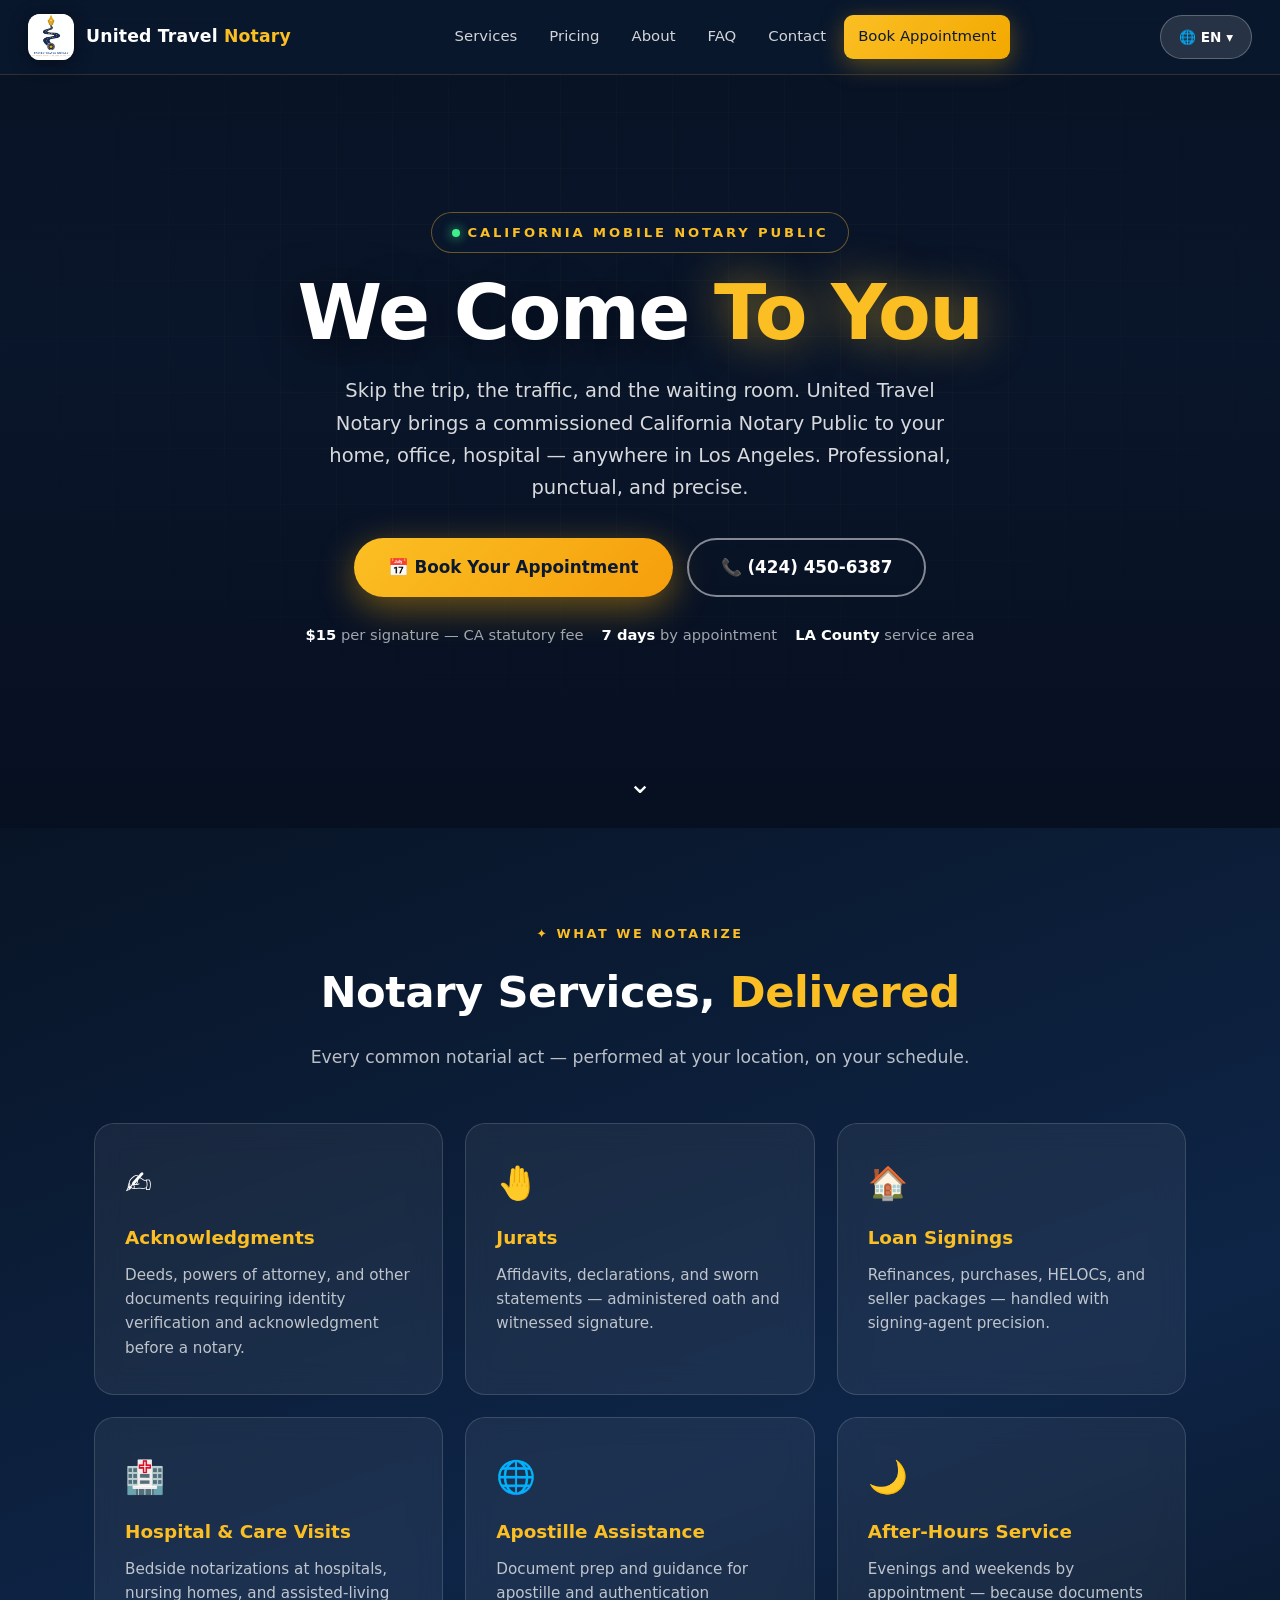
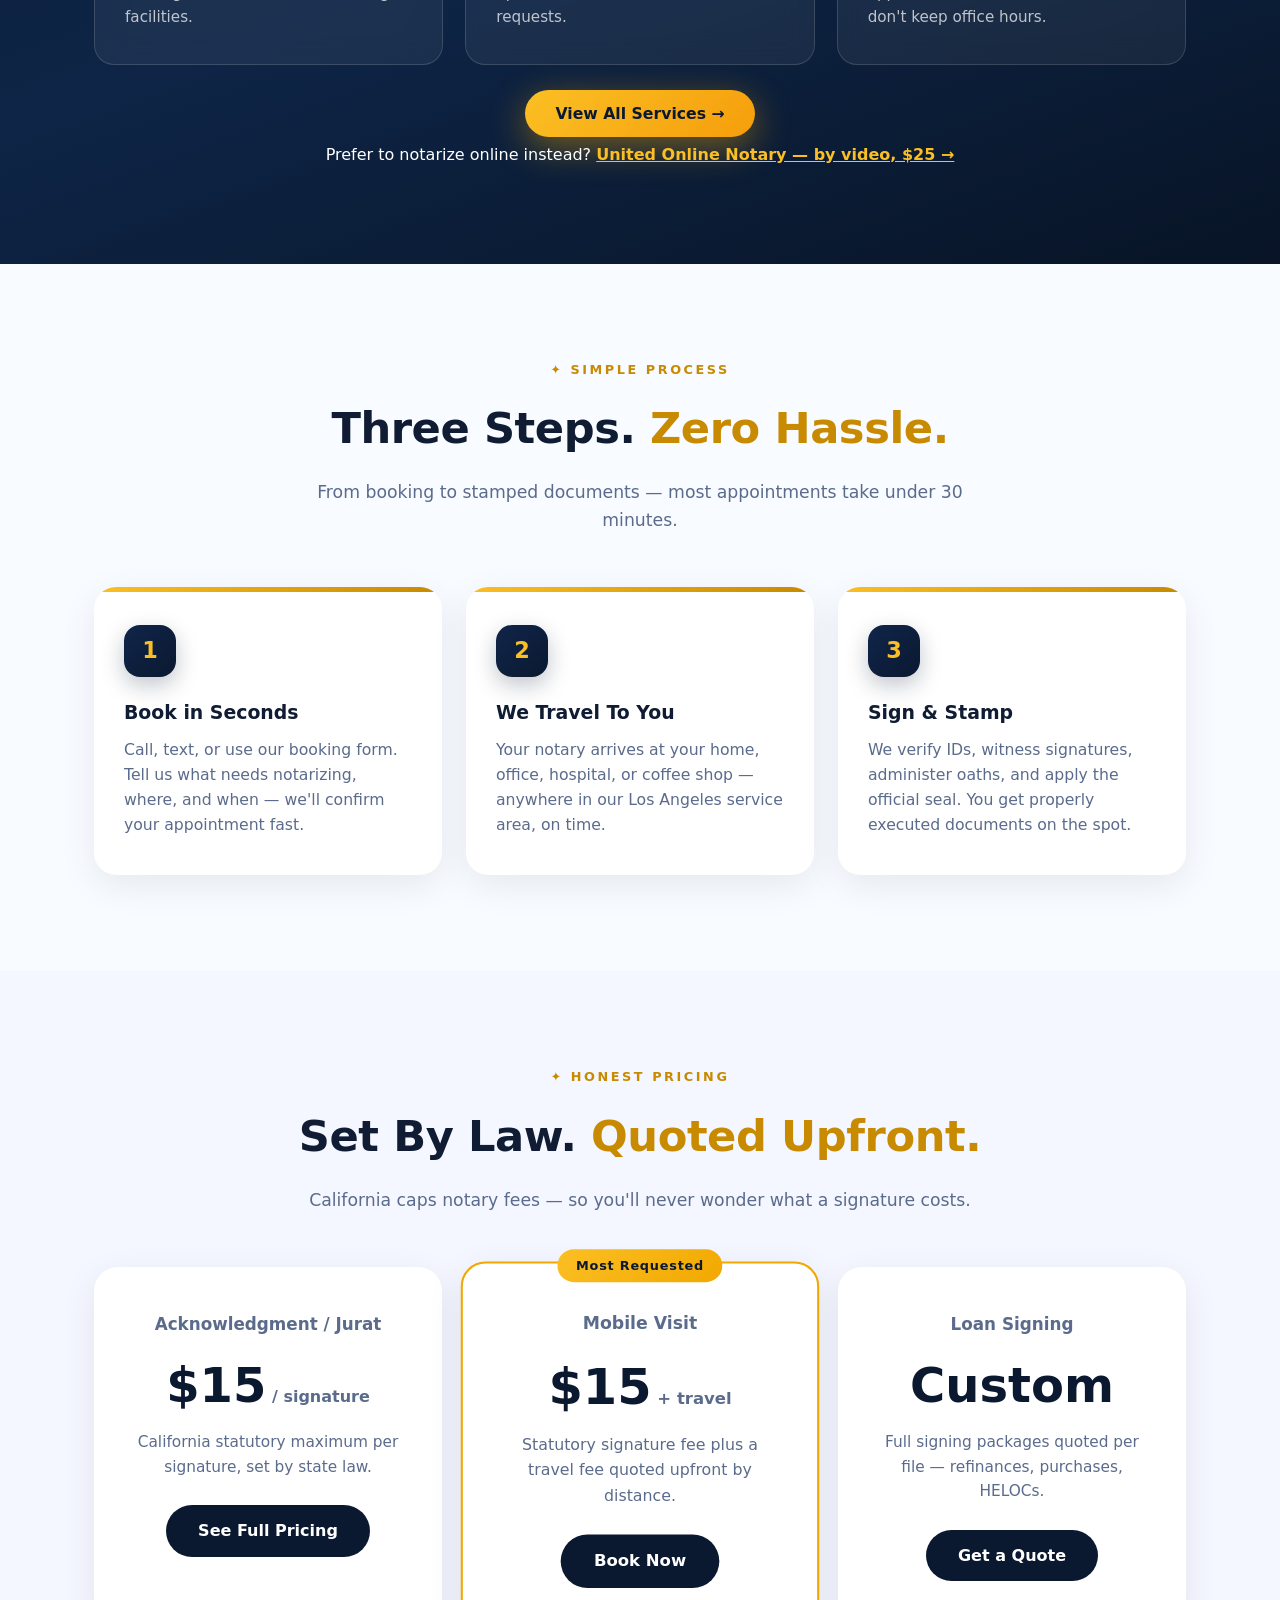
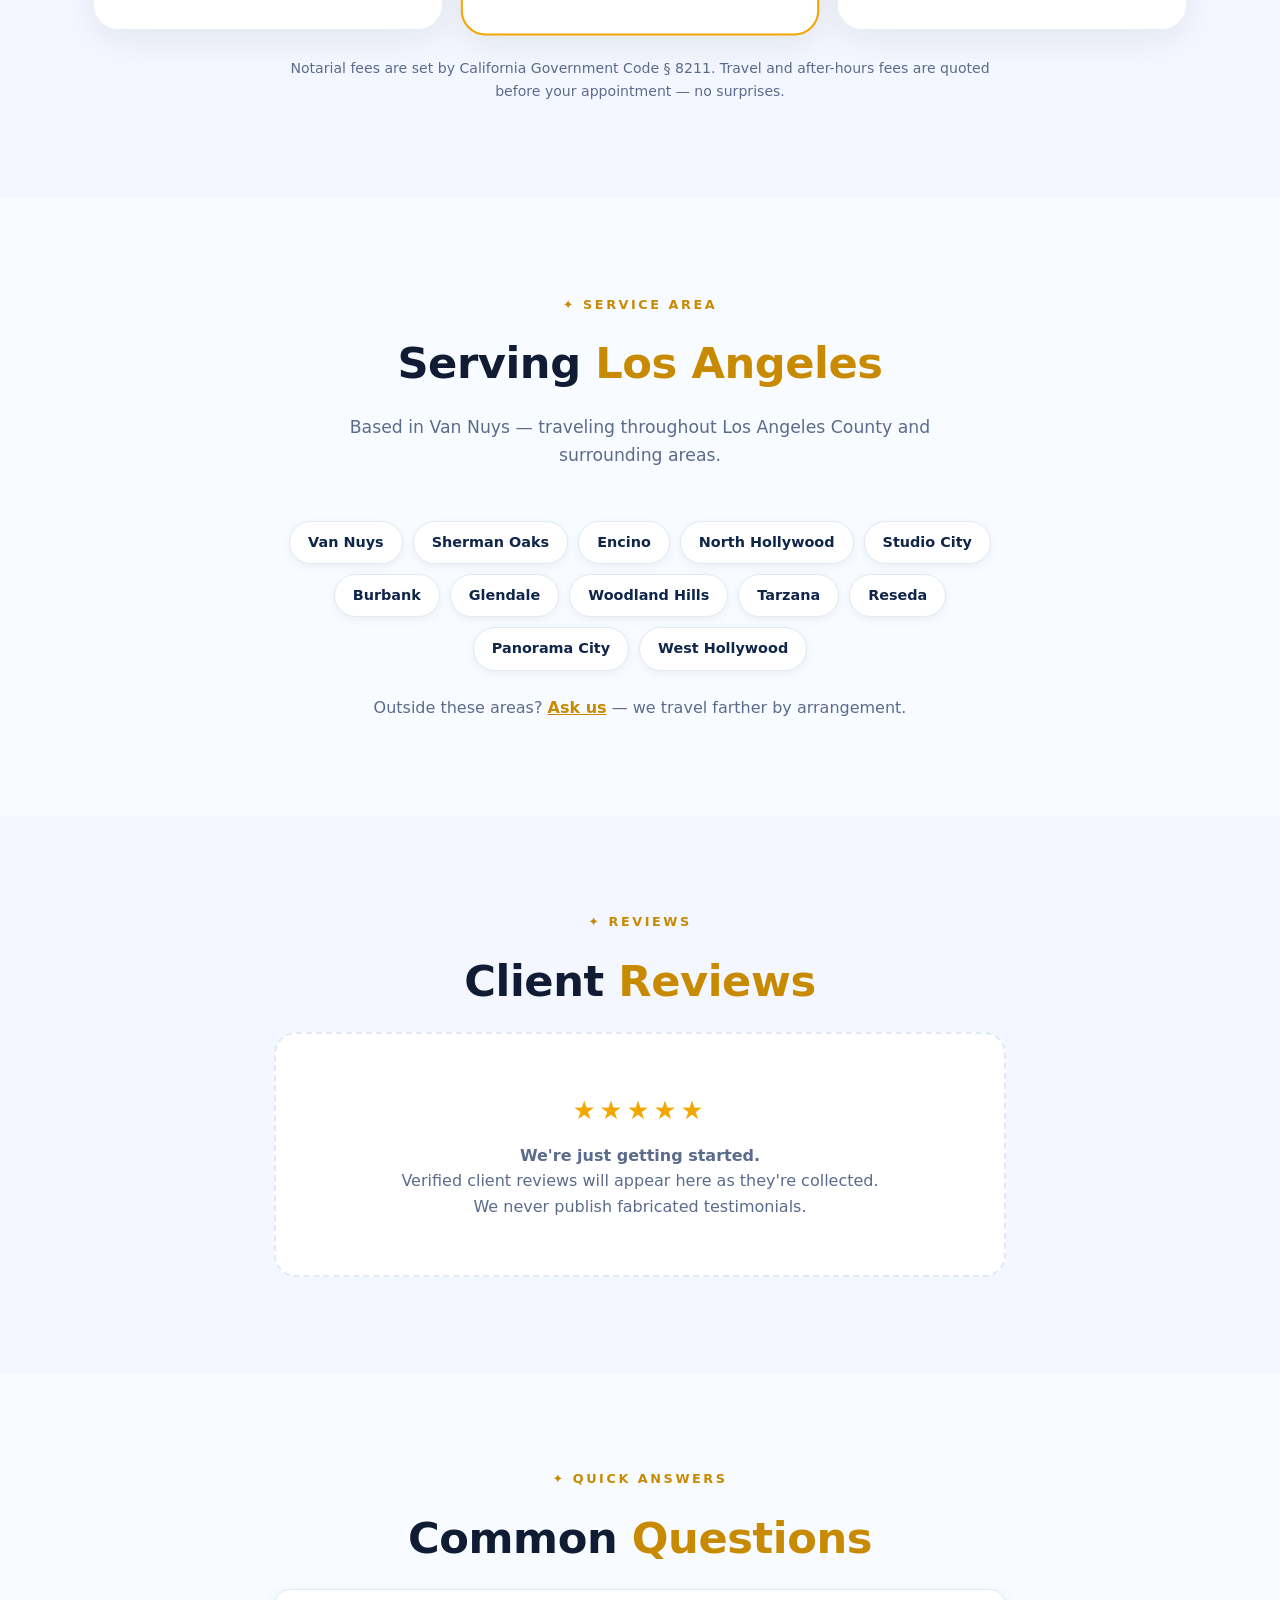
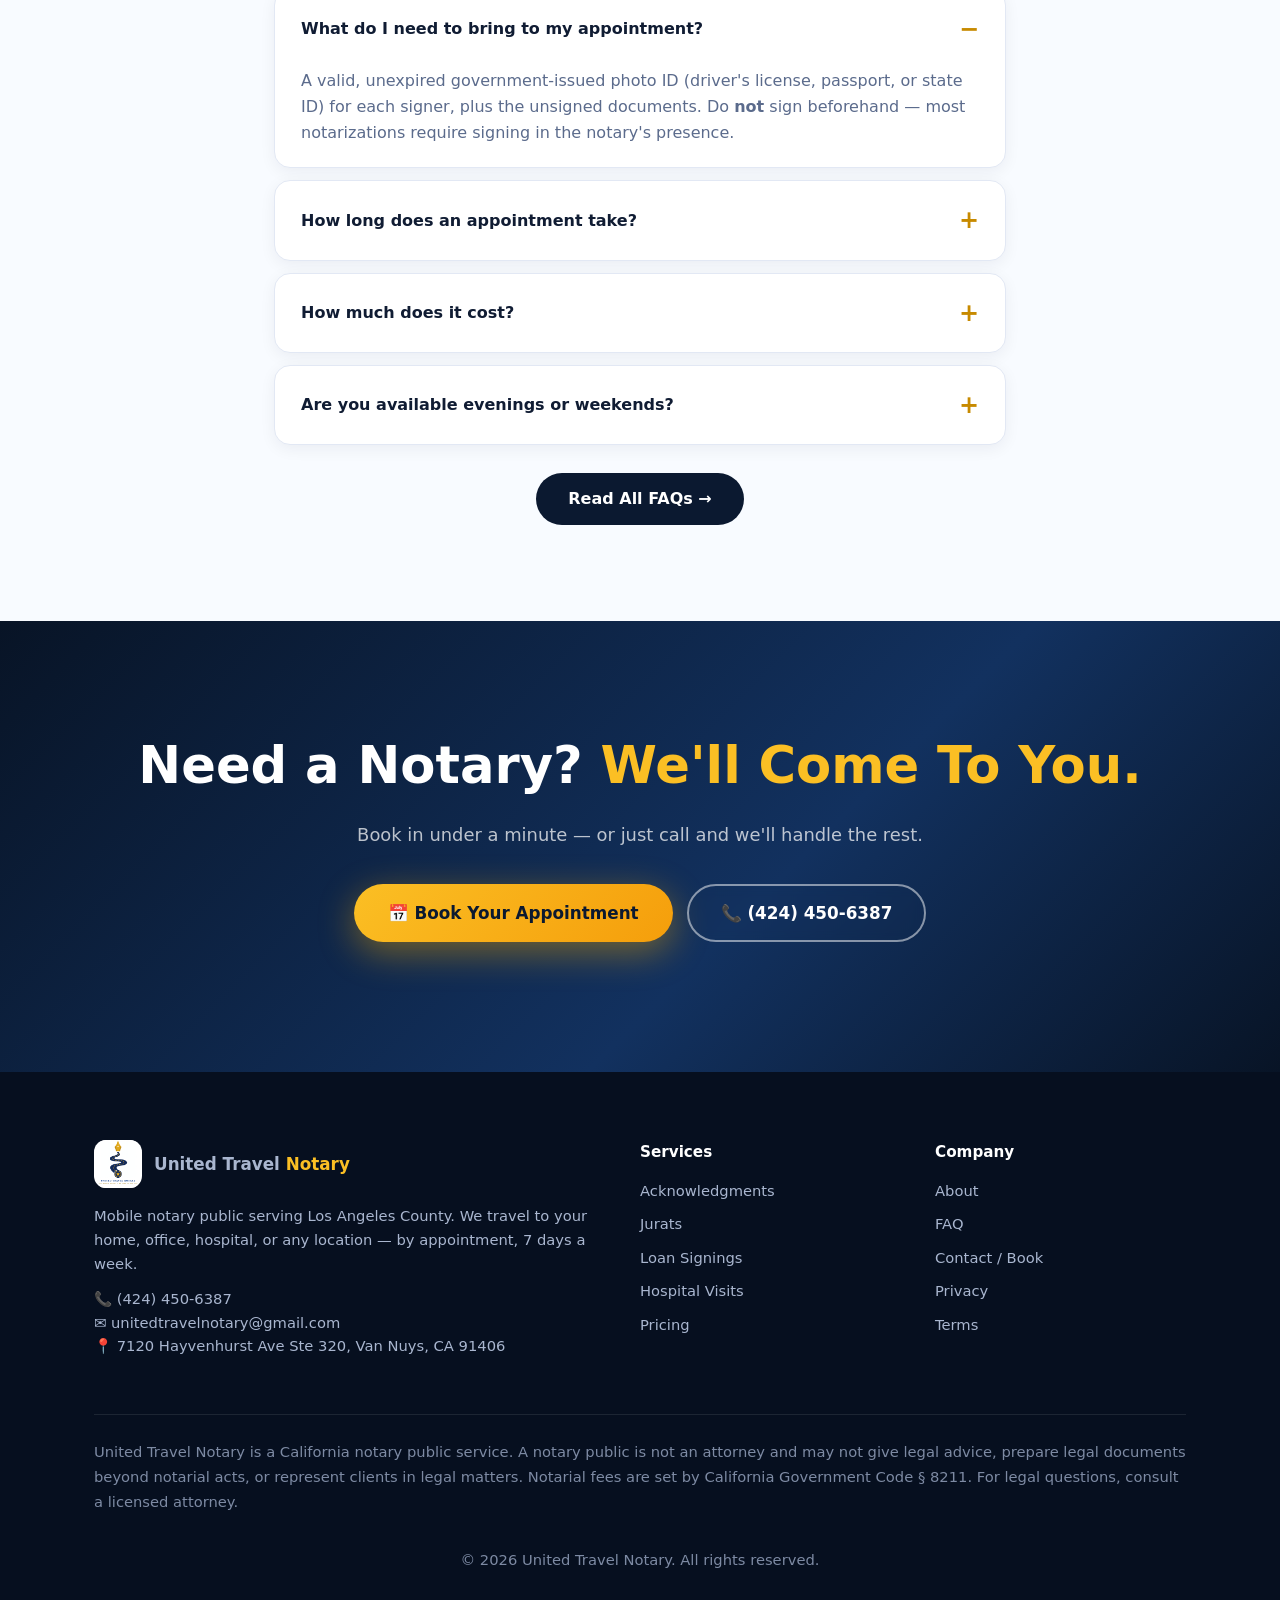
==== commit 4c787183: "Contact email: notary@utt-d.com -> unitedtravelnotary@gmail.com (official active email)" ====
--- a/index.html
+++ b/index.html
@@ -16,8 +16,9 @@
 <meta property="og:image" content="https://unitedtravelnotary.com/assets/notary-hero.webp">
 <meta name="twitter:card" content="summary_large_image">
 <link rel="canonical" href="https://unitedtravelnotary.com/">
+<link rel="icon" type="image/png" sizes="192x192" href="/favicon-192.png">
 <link rel="icon" type="image/svg+xml" href="/favicon.svg">
-<link rel="apple-touch-icon" href="/favicon.svg">
+<link rel="apple-touch-icon" href="/favicon-192.png">
 <script src="/favicon-spin.js" defer></script>
 <link rel="preload" as="image" href="/assets/notary-hero.webp" fetchpriority="high">
 <link rel="preload" href="/style.css" as="style" onload="this.onload=null;this.rel='stylesheet'">
@@ -30,7 +31,7 @@
   "url": "https://unitedtravelnotary.com/",
   "image": "https://unitedtravelnotary.com/assets/notary-hero.webp",
   "telephone": "+14244506387",
-  "email": "notary@utt-d.com",
+  "email": "unitedtravelnotary@gmail.com",
   "founder": { "@type": "Person", "name": "Sarkis Tulumdzhyan", "jobTitle": "Notary Public" },
   "address": {
     "@type": "PostalAddress",
@@ -252,7 +253,7 @@
         <span>United Travel <em>Notary</em></span>
       </a>
       <p>Mobile notary public serving Los Angeles County. We travel to your home, office, hospital, or any location — by appointment, 7 days a week.</p>
-      <p>📞 <a href="tel:+14244506387">(424) 450-6387</a><br>✉️ <a href="mailto:notary@utt-d.com">notary@utt-d.com</a><br>📍 7120 Hayvenhurst Ave Ste 320, Van Nuys, CA 91406</p>
+      <p>📞 <a href="tel:+14244506387">(424) 450-6387</a><br>✉️ <a href="mailto:unitedtravelnotary@gmail.com">unitedtravelnotary@gmail.com</a><br>📍 7120 Hayvenhurst Ave Ste 320, Van Nuys, CA 91406</p>
     </div>
     <div class="footer-col">
       <strong>Services</strong>
